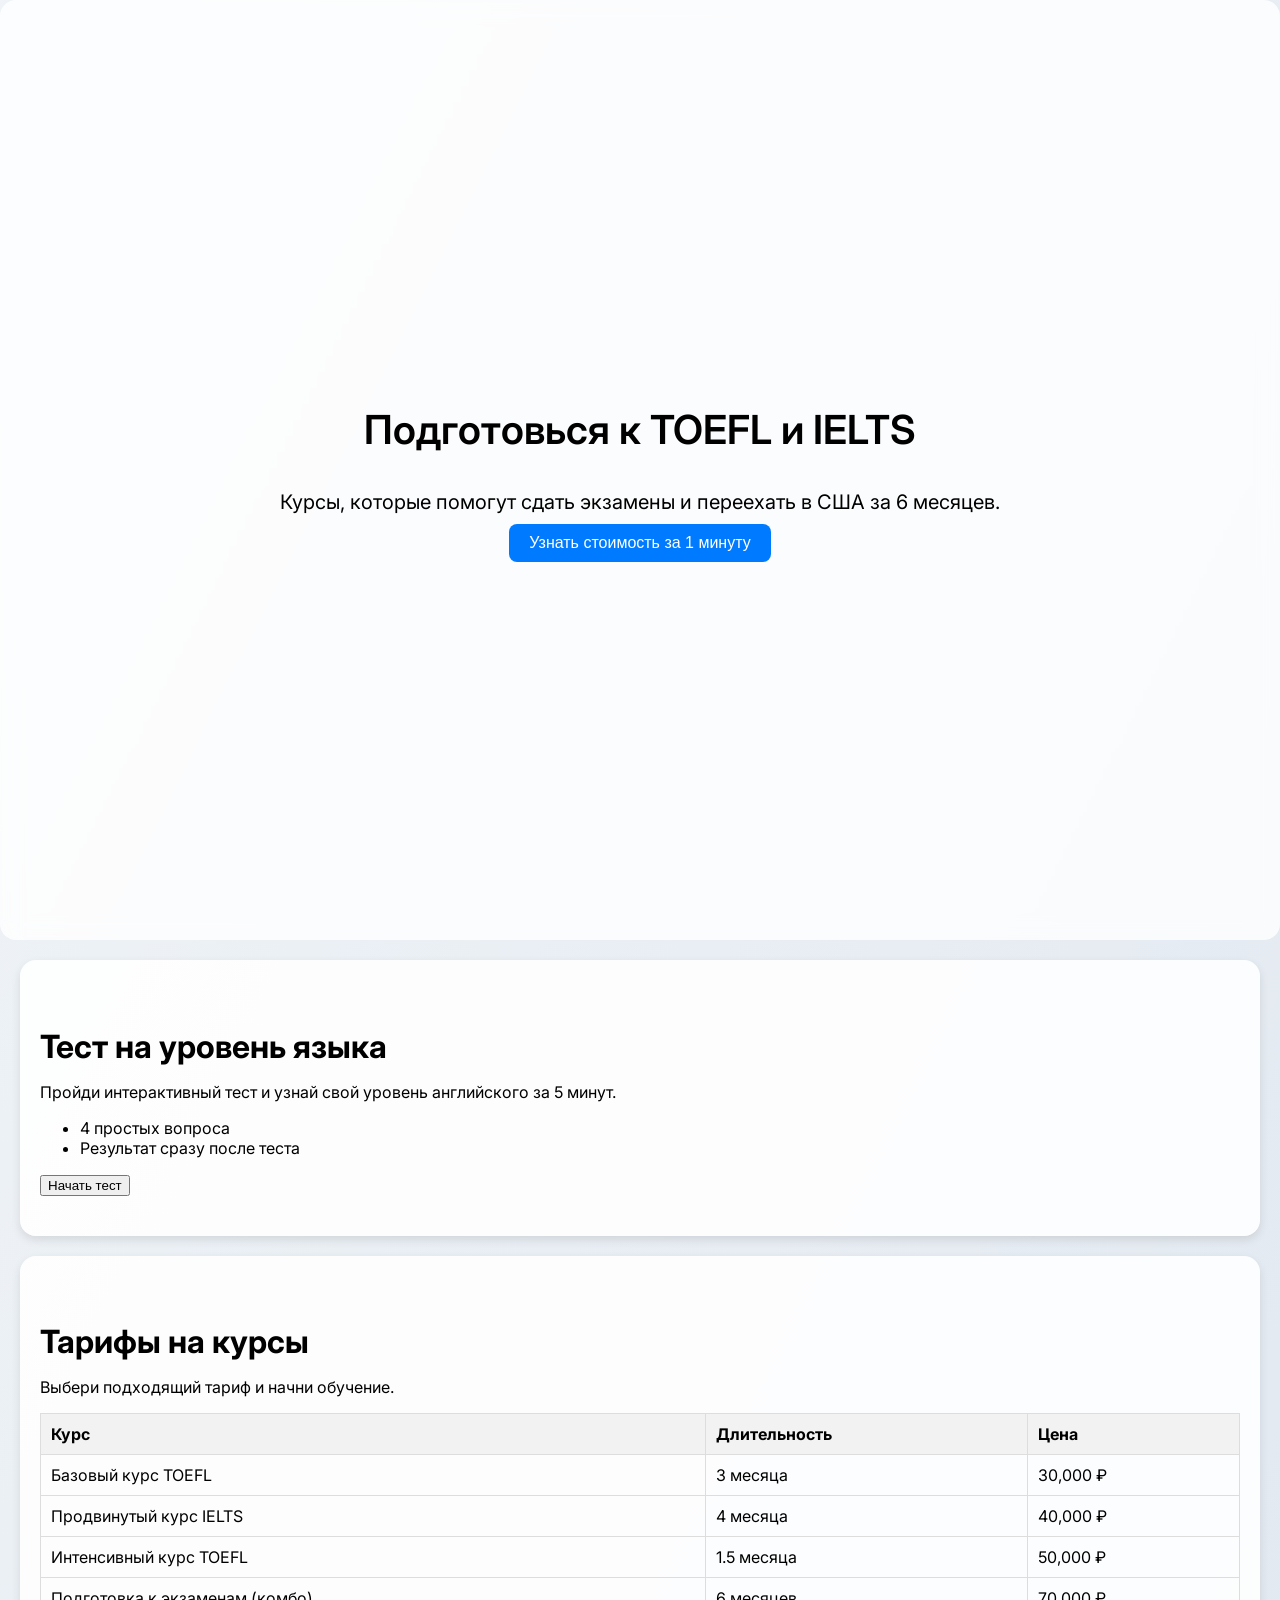
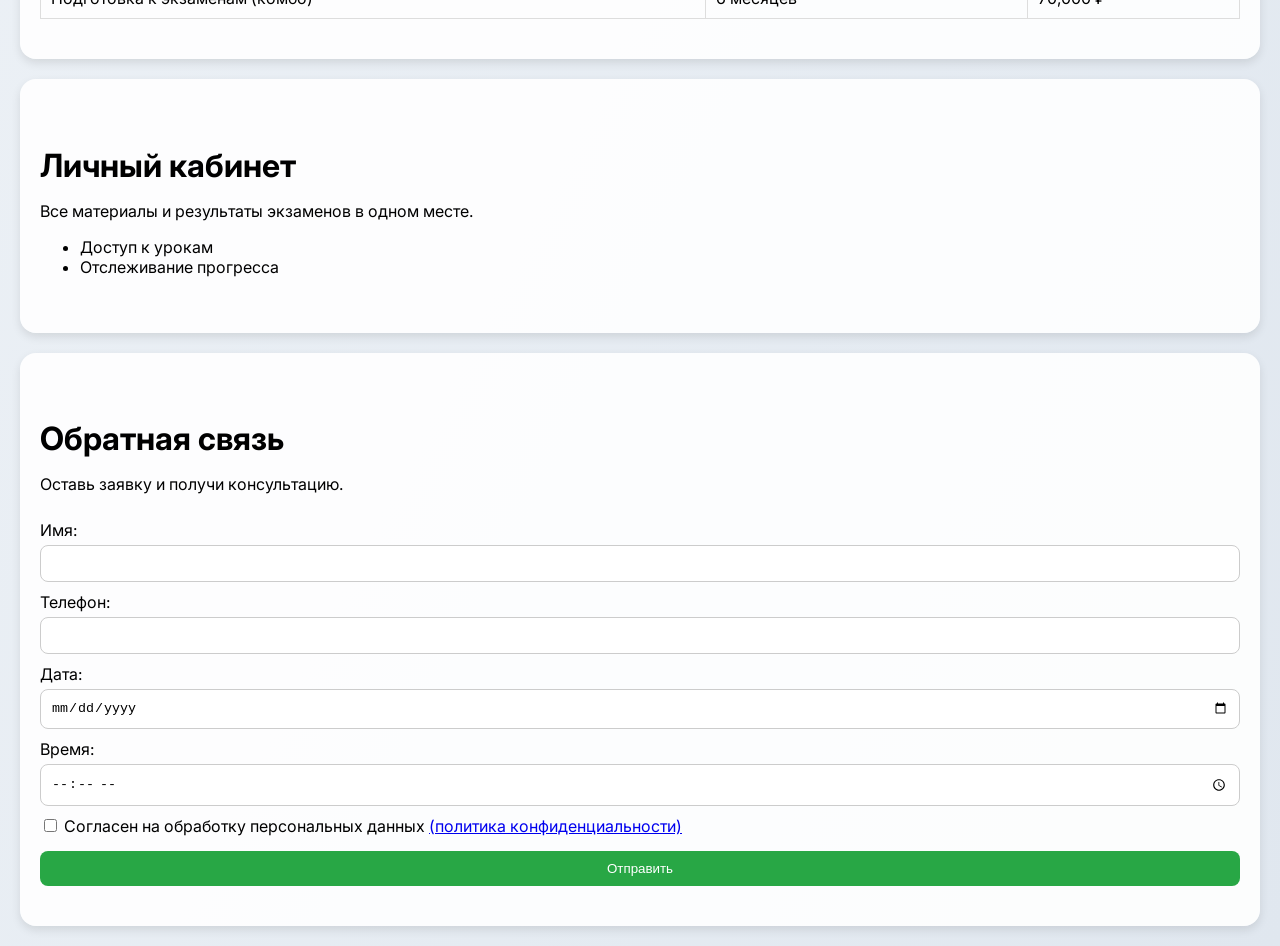
==== index.html @ 40277015 "Antigravity Team: Automatically generated, QA-tested, and Security-audited release" ====
<!DOCTYPE html>
<html lang="ru">
<head>
    <meta charset="UTF-8">
    <meta name="viewport" content="width=device-width, initial-scale=1.0">
    <title>Liberty Academy</title>
    <link href="https://fonts.googleapis.com/css2?family=Inter:wght@400;600&family=Outfit:wght@400;600&display=swap" rel="stylesheet">
    <link rel="stylesheet" href="styles.css">
</head>
<body>
    <header class="hero">
        <h1 class="hero-title">Подготовься к TOEFL и IELTS</h1>
        <p class="hero-subtitle">Курсы, которые помогут сдать экзамены и переехать в США за 6 месяцев.</p>
        <button class="cta-button">Узнать стоимость за 1 минуту</button>
    </header>

    <section class="test">
        <h2>Тест на уровень языка</h2>
        <p>Пройди интерактивный тест и узнай свой уровень английского за 5 минут.</p>
        <ul>
            <li>4 простых вопроса</li>
            <li>Результат сразу после теста</li>
        </ul>
        <button id="start-quiz">Начать тест</button>
    </section>

    <section class="pricing">
        <h2>Тарифы на курсы</h2>
        <p>Выбери подходящий тариф и начни обучение.</p>
        <table>
            <thead>
                <tr>
                    <th>Курс</th>
                    <th>Длительность</th>
                    <th>Цена</th>
                </tr>
            </thead>
            <tbody>
                <tr>
                    <td>Базовый курс TOEFL</td>
                    <td>3 месяца</td>
                    <td>30,000 ₽</td>
                </tr>
                <tr>
                    <td>Продвинутый курс IELTS</td>
                    <td>4 месяца</td>
                    <td>40,000 ₽</td>
                </tr>
                <tr>
                    <td>Интенсивный курс TOEFL</td>
                    <td>1.5 месяца</td>
                    <td>50,000 ₽</td>
                </tr>
                <tr>
                    <td>Подготовка к экзаменам (комбо)</td>
                    <td>6 месяцев</td>
                    <td>70,000 ₽</td>
                </tr>
            </tbody>
        </table>
    </section>

    <section class="personal-cabinet">
        <h2>Личный кабинет</h2>
        <p>Все материалы и результаты экзаменов в одном месте.</p>
        <ul>
            <li>Доступ к урокам</li>
            <li>Отслеживание прогресса</li>
        </ul>
    </section>

    <section class="feedback">
        <h2>Обратная связь</h2>
        <p>Оставь заявку и получи консультацию.</p>
        <form id="feedback-form">
            <label for="name">Имя:</label>
            <input type="text" id="name" name="name" required>
            <label for="phone">Телефон:</label>
            <input type="tel" id="phone" name="phone" required>
            <label for="date">Дата:</label>
            <input type="date" id="date" name="date" required>
            <label for="time">Время:</label>
            <input type="time" id="time" name="time" required>
            <label>
                <input type="checkbox" required>
                Согласен на обработку персональных данных <a href="privacy.html">(политика конфиденциальности)</a>
            </label>
            <button type="submit">Отправить</button>
        </form>
    </section>

    <script src="script.js"></script>
</body>
</html>
---- styles.css ----
body {
    font-family: 'Inter', sans-serif;
    margin: 0;
    padding: 0;
    background: linear-gradient(to bottom right, #f0f4f8, #e0e7ef);
}

.hero {
    display: flex;
    flex-direction: column;
    align-items: center;
    justify-content: center;
    height: 100vh;
    text-align: center;
    background: rgba(255, 255, 255, 0.8);
    backdrop-filter: blur(10px);
    border-radius: 16px;
    padding: 20px;
}

.hero-title {
    font-size: 2.5rem;
    font-weight: 600;
}

.hero-subtitle {
    font-size: 1.25rem;
    margin: 10px 0;
}

.cta-button {
    padding: 10px 20px;
    font-size: 1rem;
    border: none;
    border-radius: 8px;
    background-color: #007bff;
    color: white;
    cursor: pointer;
}

section {
    padding: 40px 20px;
    margin: 20px;
    background: rgba(255, 255, 255, 0.9);
    border-radius: 16px;
    box-shadow: 0 4px 10px rgba(0, 0, 0, 0.1);
}

h2 {
    font-size: 2rem;
    margin-bottom: 10px;
}

table {
    width: 100%;
    border-collapse: collapse;
}

table, th, td {
    border: 1px solid #ddd;
}

th, td {
    padding: 10px;
    text-align: left;
}

th {
    background-color: #f2f2f2;
}

form {
    display: flex;
    flex-direction: column;
}

label {
    margin: 10px 0 5px;
}

input[type="text"], input[type="tel"], input[type="date"], input[type="time"] {
    padding: 10px;
    border: 1px solid #ccc;
    border-radius: 8px;
}

button[type="submit"] {
    margin-top: 10px;
    padding: 10px;
    border: none;
    border-radius: 8px;
    background-color: #28a745;
    color: white;
    cursor: pointer;
}
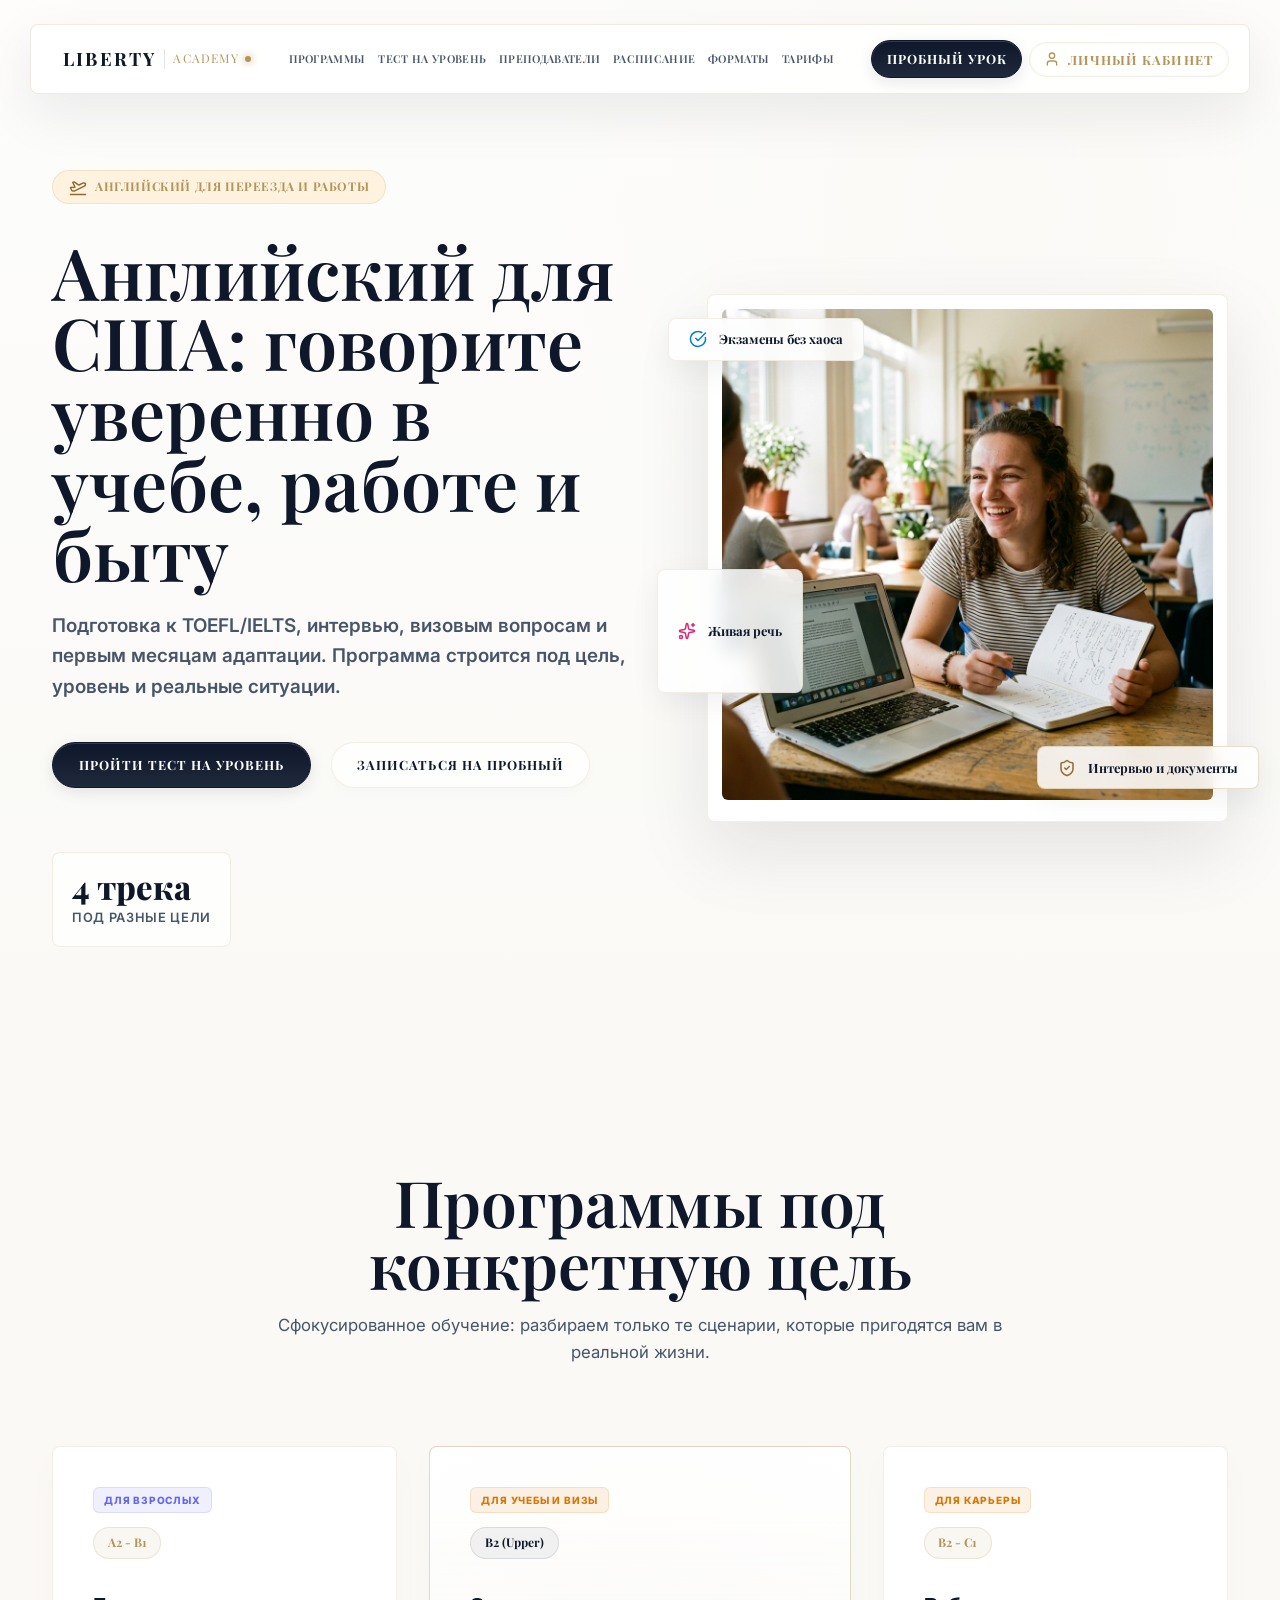
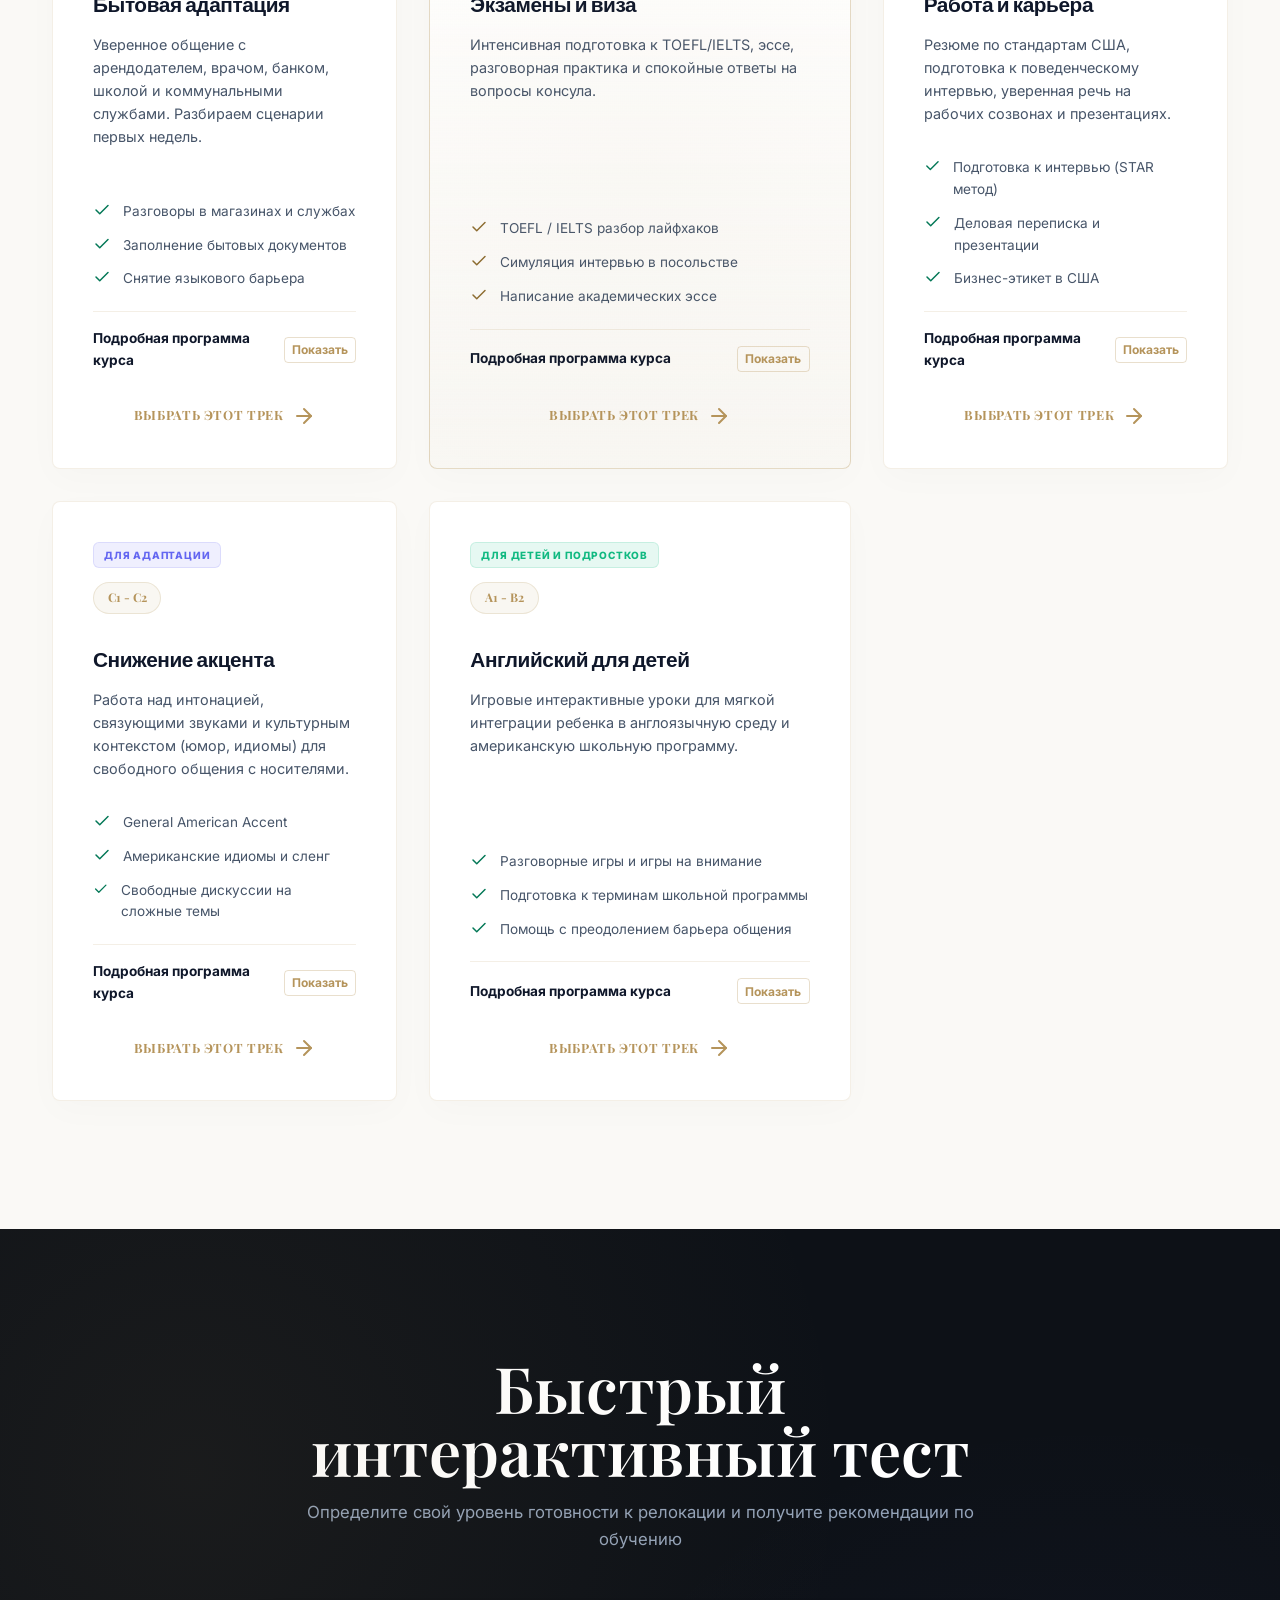
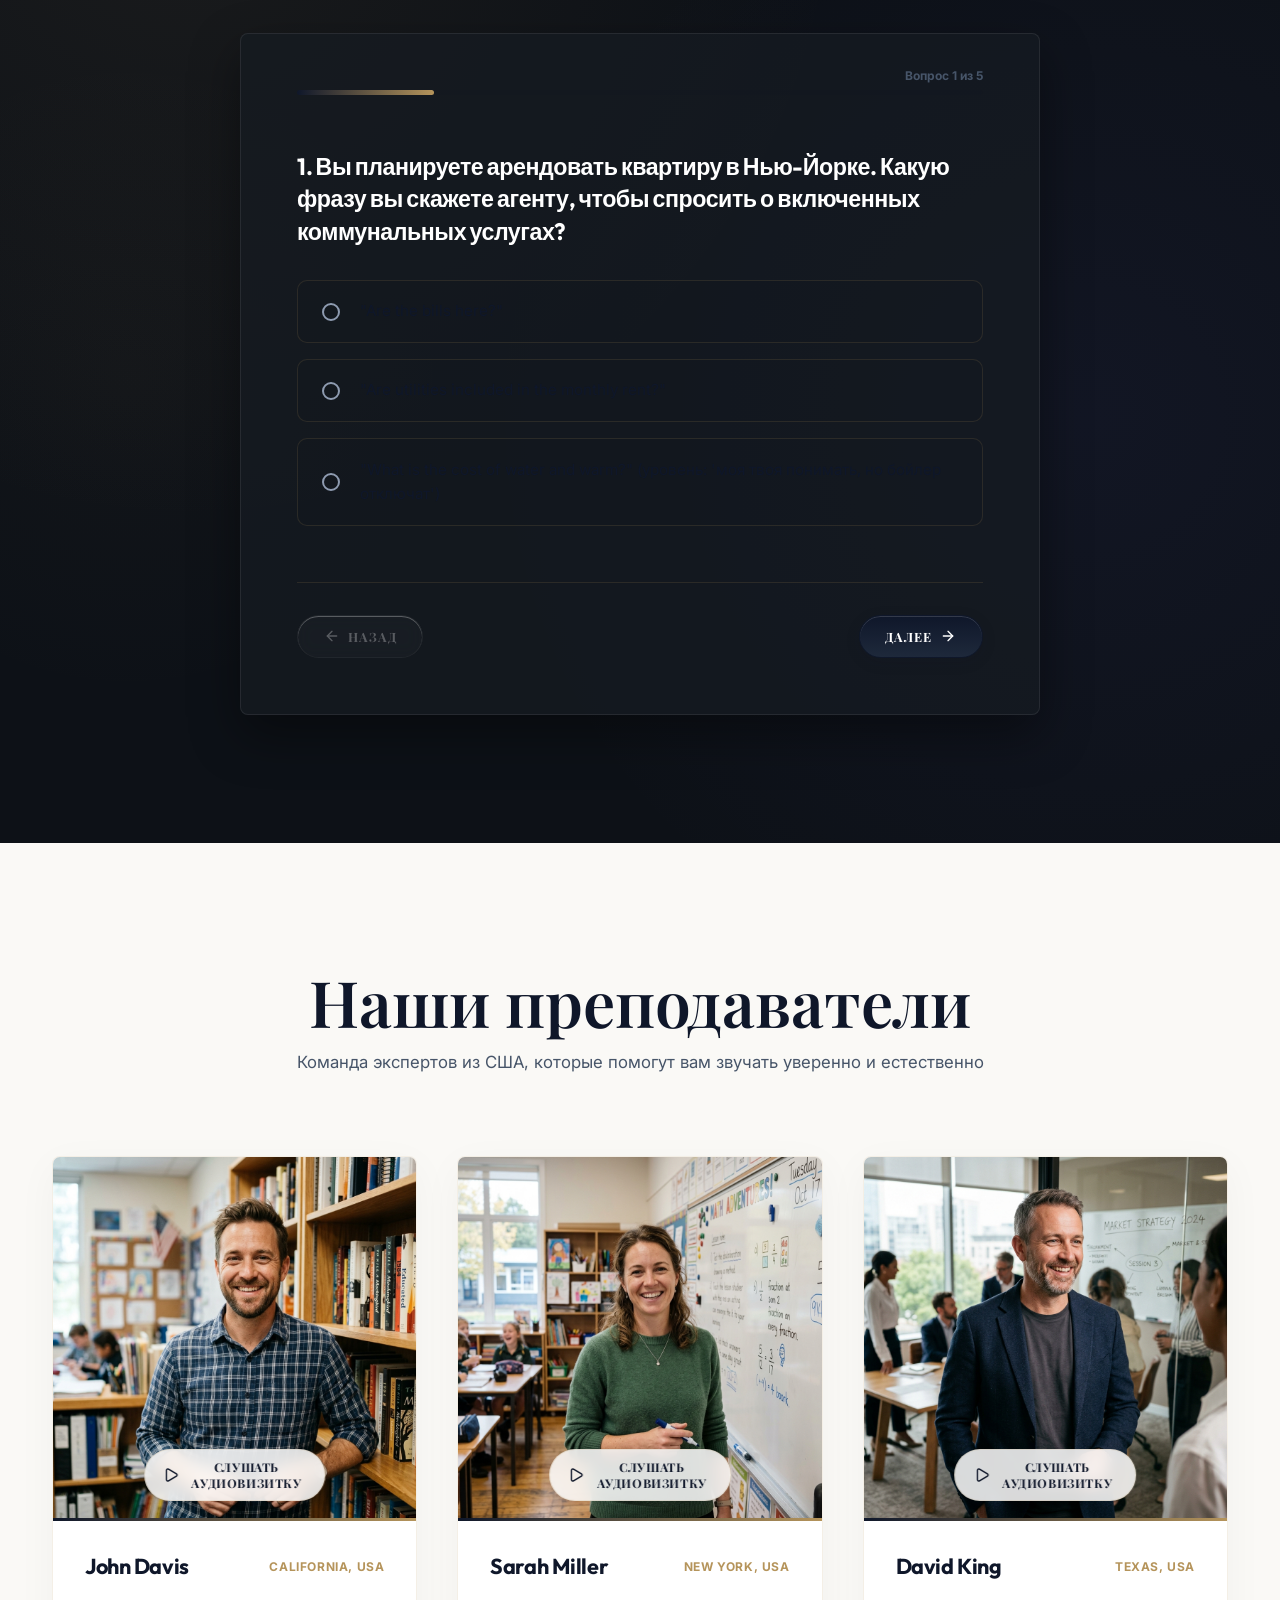
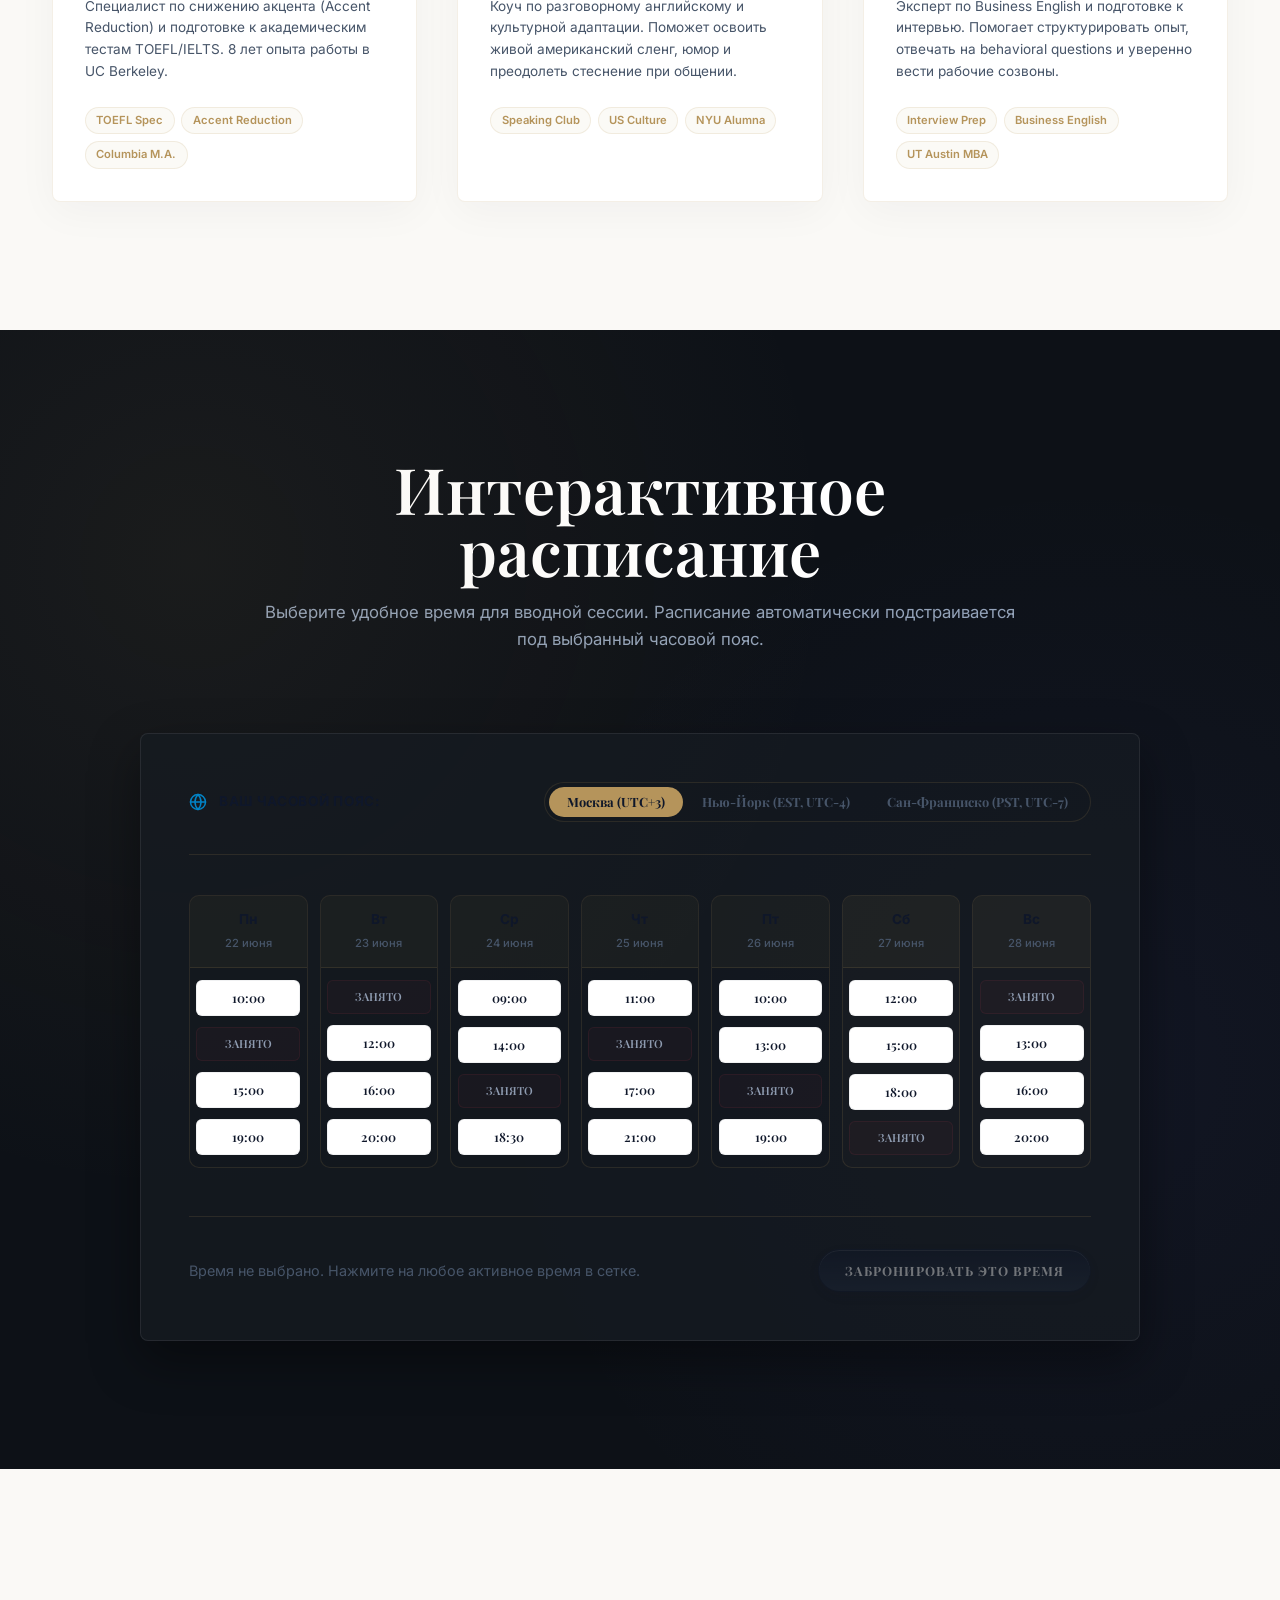
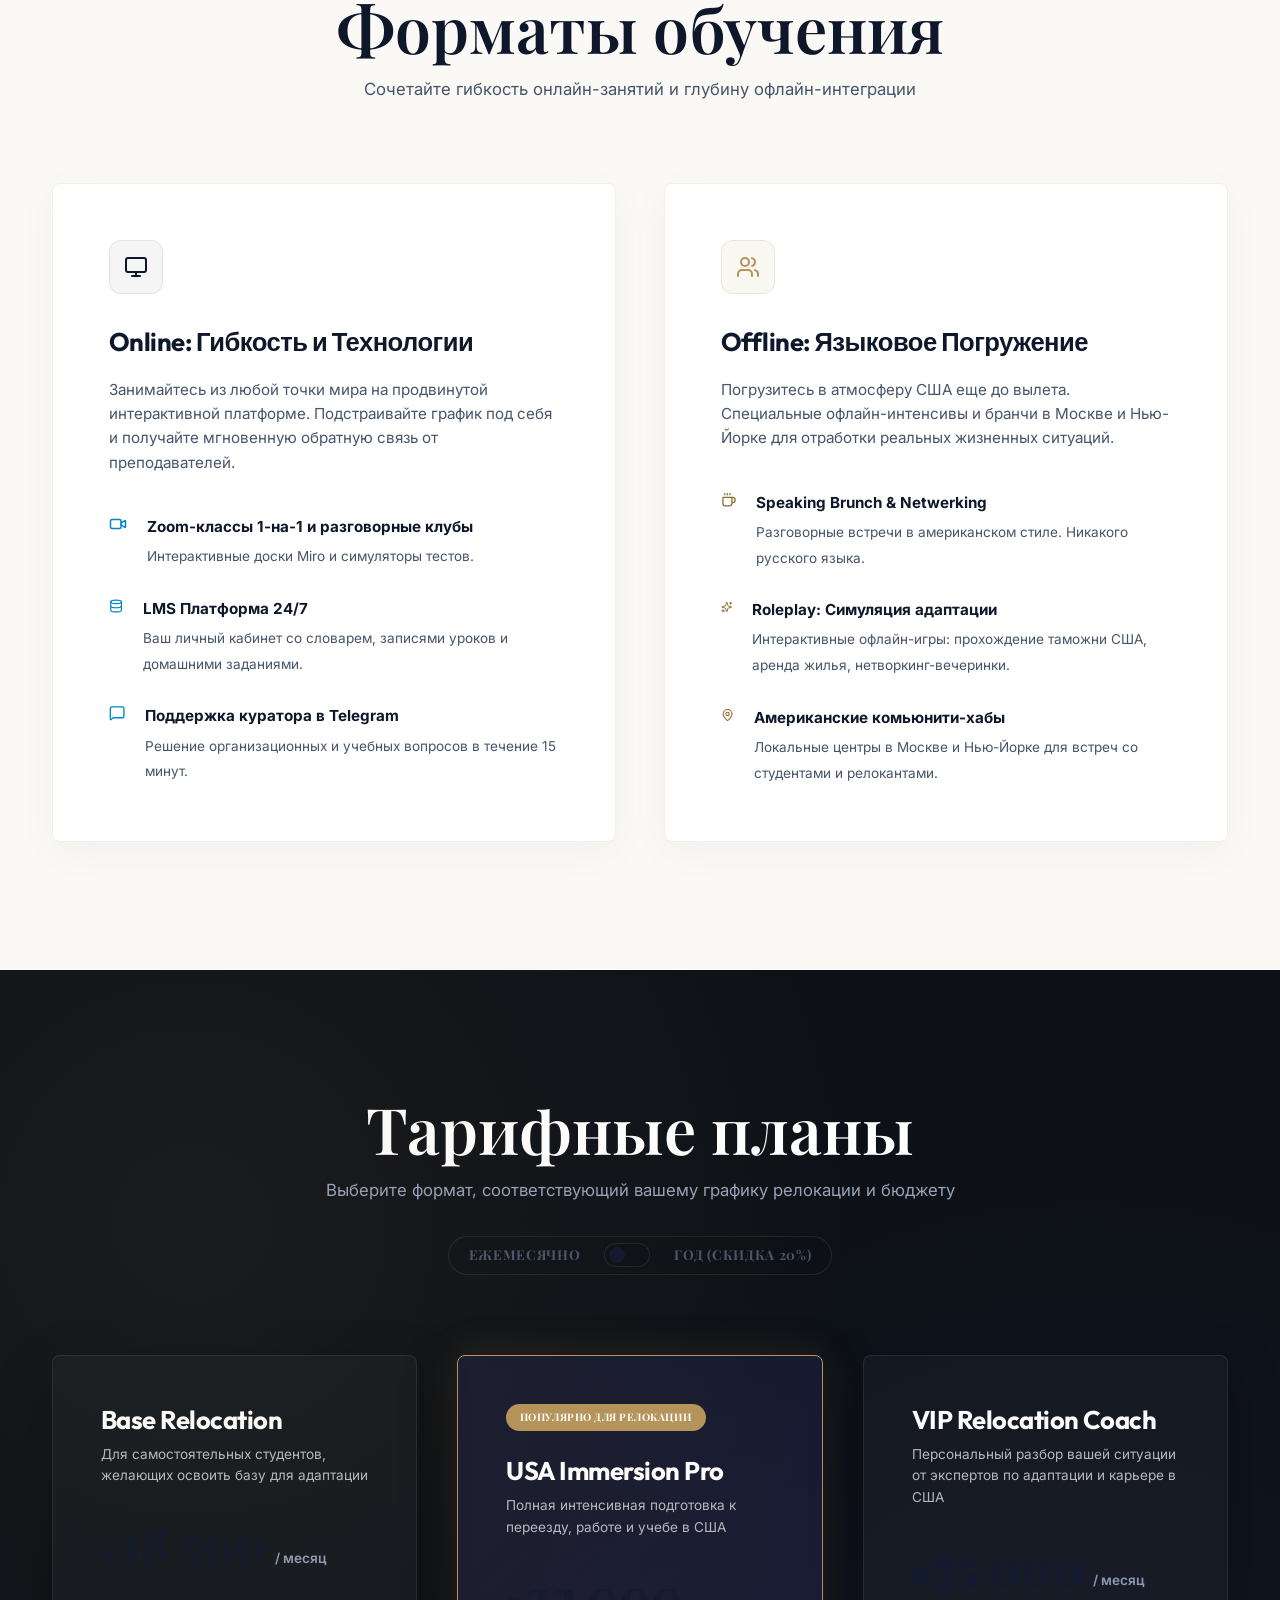
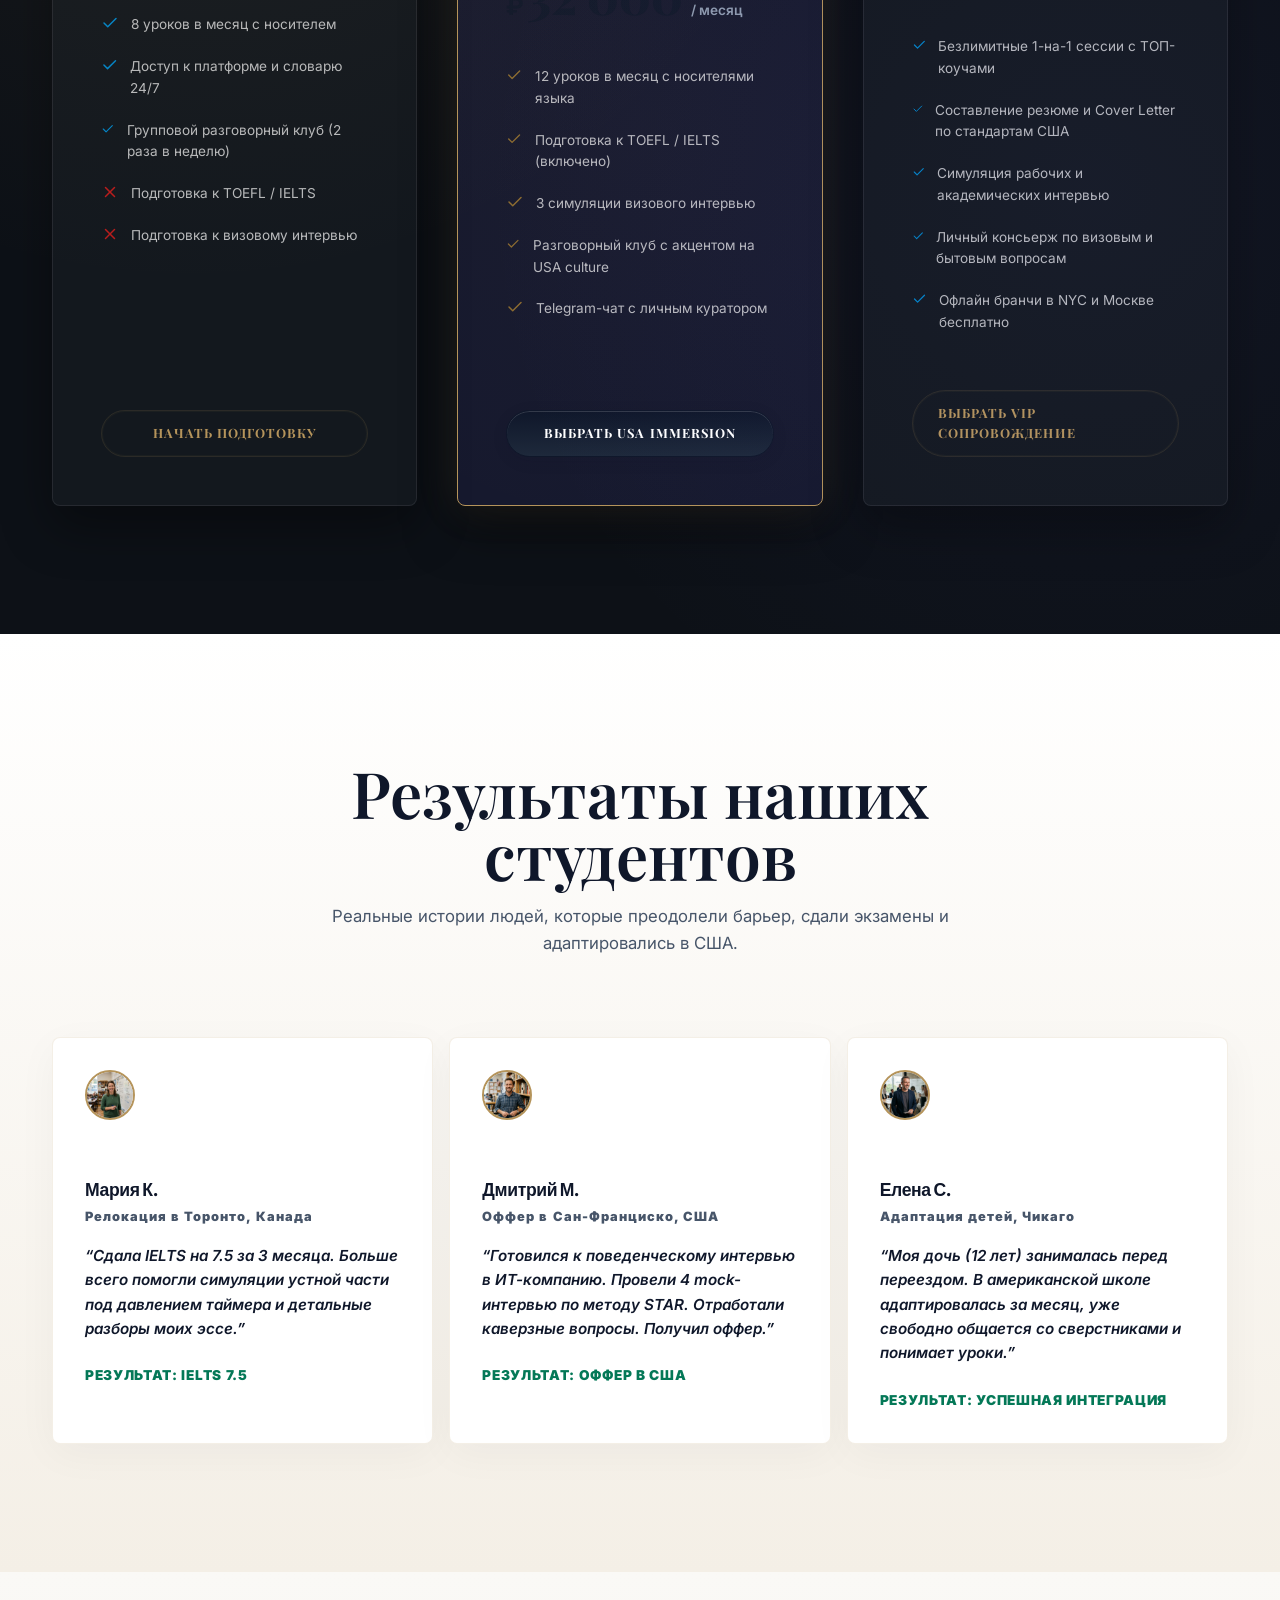
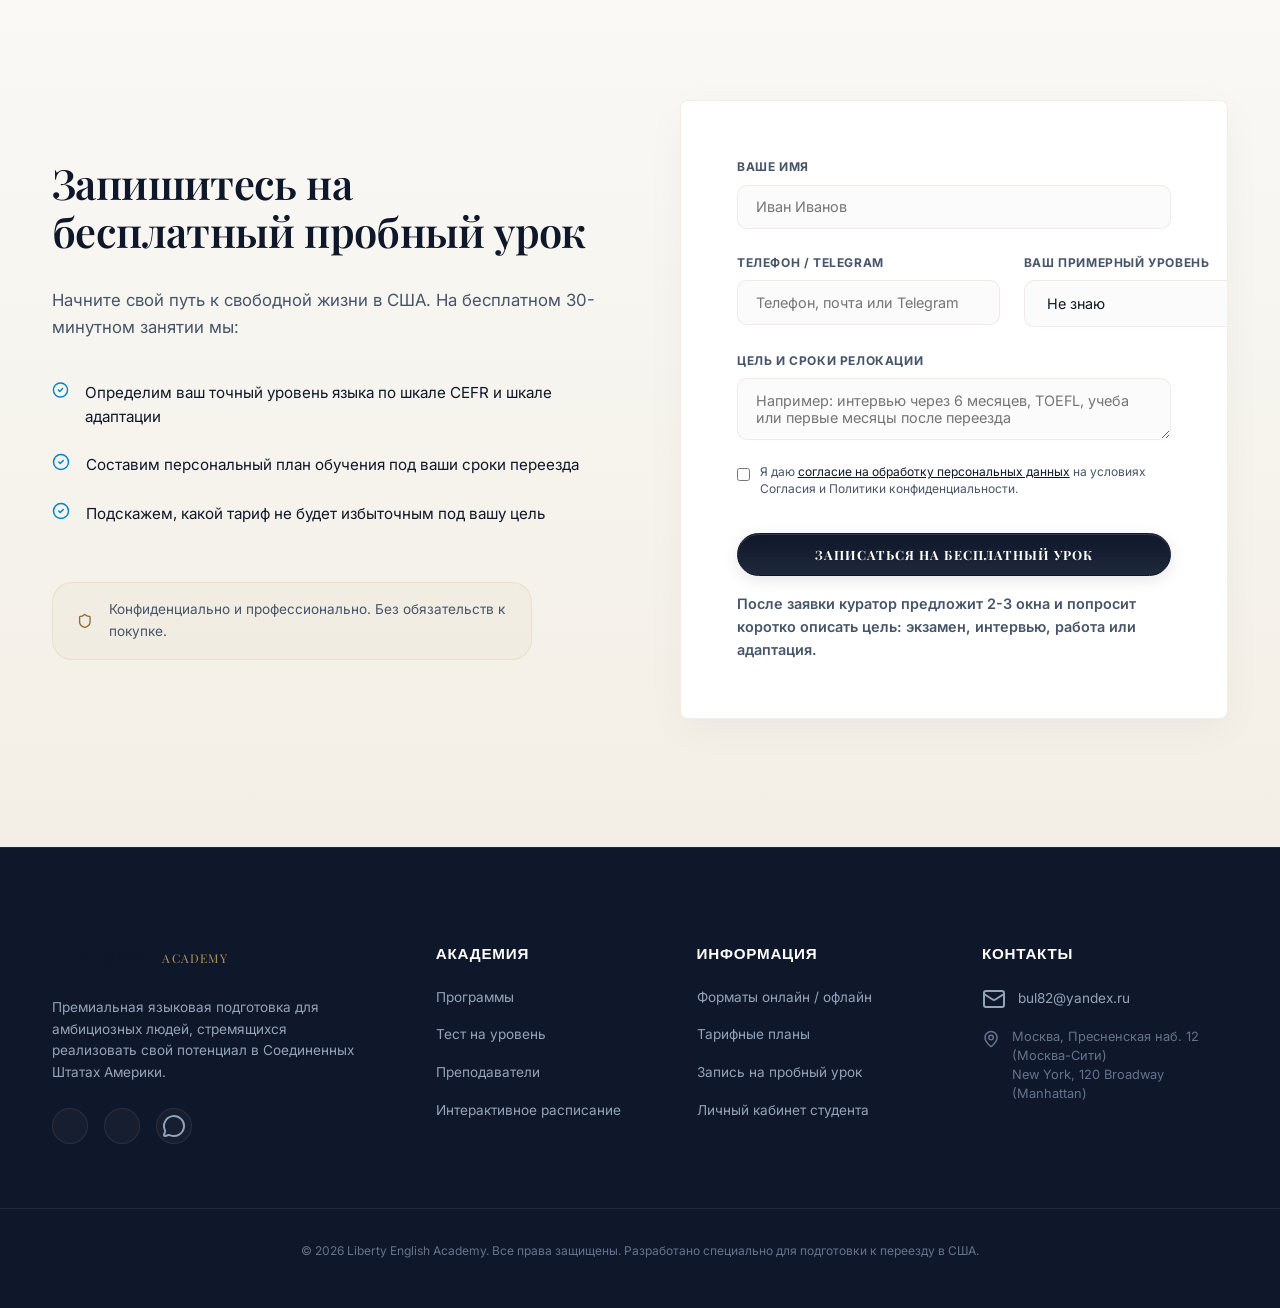
==== commit 6ae3b6f6: "Antigravity Team: Restored original premium layout, integrated Telegram notifications and SQLite dat" ====
--- a/index.html
+++ b/index.html
@@ -3,92 +3,1302 @@
 <head>
     <meta charset="UTF-8">
     <meta name="viewport" content="width=device-width, initial-scale=1.0">
-    <title>Liberty Academy</title>
-    <link href="https://fonts.googleapis.com/css2?family=Inter:wght@400;600&family=Outfit:wght@400;600&display=swap" rel="stylesheet">
-    <link rel="stylesheet" href="styles.css">
+    <title>Liberty Academy | Английский для переезда, учебы и работы</title>
+    <meta name="description" content="Языковая и культурная подготовка к переезду в США: экзамены, интервью, бытовая адаптация и уверенное общение.">
+    <!-- Google Fonts: Outfit & Inter -->
+    <link rel="preconnect" href="https://fonts.googleapis.com">
+    <link rel="preconnect" href="https://fonts.gstatic.com" crossorigin>
+    <link href="https://fonts.googleapis.com/css2?family=Inter:wght@300;400;500;600;700&family=Outfit:wght@400;500;600;700;800&family=Playfair+Display:ital,wght@0,400..900;1,400..900&display=swap" rel="stylesheet">
+    <!-- Style Sheet -->
+    <link rel="stylesheet" href="style.css?v=2.3">
+    <!-- Lucide Icons -->
+    <script src="assets/lucide.min.js?v=2.1" defer></script>
 </head>
 <body>
-    <header class="hero">
-        <h1 class="hero-title">Подготовься к TOEFL и IELTS</h1>
-        <p class="hero-subtitle">Курсы, которые помогут сдать экзамены и переехать в США за 6 месяцев.</p>
-        <button class="cta-button">Узнать стоимость за 1 минуту</button>
+
+    <!-- Sticky Glassmorphic Header -->
+    <header class="header">
+        <div class="header-container">
+            <a href="#" class="logo">
+                <span class="logo-accent">LIBERTY</span><span class="logo-sub">ACADEMY</span>
+                <div class="logo-indicator"></div>
+            </a>
+            <nav class="nav-menu">
+                <a href="#languages" class="nav-link">Программы</a>
+                <a href="#test" class="nav-link">Тест на уровень</a>
+                <a href="#teachers" class="nav-link">Преподаватели</a>
+                <a href="#schedule" class="nav-link">Расписание</a>
+                <a href="#formats" class="nav-link">Форматы</a>
+                <a href="#rates" class="nav-link">Тарифы</a>
+            </nav>
+            <div class="header-actions">
+                <a href="#trial" class="btn btn-primary header-cta">Пробный урок</a>
+                <button class="btn btn-outline btn-cabinet" onclick="toggleCabinetModal()">
+                    <i data-lucide="user" class="icon-small"></i>
+                    <span>Личный кабинет</span>
+                </button>
+            </div>
+            <button class="mobile-nav-toggle" aria-label="Toggle menu">
+                <i data-lucide="menu" id="menu-icon"></i>
+            </button>
+        </div>
     </header>
 
-    <section class="test">
-        <h2>Тест на уровень языка</h2>
-        <p>Пройди интерактивный тест и узнай свой уровень английского за 5 минут.</p>
-        <ul>
-            <li>4 простых вопроса</li>
-            <li>Результат сразу после теста</li>
-        </ul>
-        <button id="start-quiz">Начать тест</button>
+    <!-- Mobile Navigation Drawer -->
+    <div class="mobile-drawer" id="mobileDrawer">
+        <div class="mobile-drawer-content">
+            <nav class="mobile-nav">
+                <a href="#languages" class="mobile-link" onclick="closeMobileMenu()">Программы</a>
+                <a href="#test" class="mobile-link" onclick="closeMobileMenu()">Тест на уровень</a>
+                <a href="#teachers" class="mobile-link" onclick="closeMobileMenu()">Преподаватели</a>
+                <a href="#schedule" class="mobile-link" onclick="closeMobileMenu()">Расписание</a>
+                <a href="#formats" class="mobile-link" onclick="closeMobileMenu()">Форматы</a>
+                <a href="#rates" class="mobile-link" onclick="closeMobileMenu()">Тарифы</a>
+                <a href="#trial" class="mobile-link mobile-cta" onclick="closeMobileMenu()">Пробный урок</a>
+                <button class="btn btn-outline w-full mt-4" onclick="closeMobileMenu(); toggleCabinetModal()">
+                    <i data-lucide="user" class="icon-small"></i>
+                    <span>Личный кабинет</span>
+                </button>
+            </nav>
+        </div>
+    </div>
+
+    <!-- Hero Section -->
+    <section class="hero-section" id="hero">
+        <div class="hero-glow-1"></div>
+        <div class="hero-glow-2"></div>
+        <div class="container hero-container">
+            <div class="hero-content">
+                <div class="badge-relocation">
+                    <i data-lucide="plane-takeoff" class="icon-gold"></i>
+                    <span>Английский для переезда и работы</span>
+                </div>
+                <h1 class="hero-title">
+                    Английский для США: говорите уверенно в учебе, работе и быту
+                </h1>
+                <p class="hero-description">
+                    Подготовка к TOEFL/IELTS, интервью, визовым вопросам и первым месяцам адаптации. Программа строится под цель, уровень и реальные ситуации.
+                </p>
+                <div class="hero-actions">
+                    <a href="#test" class="btn btn-primary btn-glow">Пройти тест на уровень</a>
+                    <a href="#trial" class="btn btn-secondary">Записаться на пробный</a>
+                </div>
+                <div class="hero-stats">
+                    <div class="stat-card">
+                        <span class="stat-number">4 трека</span>
+                        <span class="stat-label">под разные цели</span>
+                    </div>
+                </div>
+            </div>
+
+            <div class="hero-visual">
+                <div class="visual-wrapper">
+                    <img src="assets/hero_learning.png" alt="Студент Liberty Academy" class="hero-image">
+                    <div class="floating-badge badge-1">
+                        <i data-lucide="check-circle" class="icon-cyan"></i>
+                        <span>Экзамены без хаоса</span>
+                    </div>
+                    <div class="floating-badge badge-2">
+                        <i data-lucide="shield-check" class="icon-gold"></i>
+                        <span>Интервью и документы</span>
+                    </div>
+                    <div class="floating-badge badge-3">
+                        <i data-lucide="sparkles" class="icon-pink"></i>
+                        <span>Живая речь</span>
+                    </div>
+                </div>
+            </div>
+        </div>
     </section>
 
-    <section class="pricing">
-        <h2>Тарифы на курсы</h2>
-        <p>Выбери подходящий тариф и начни обучение.</p>
-        <table>
-            <thead>
-                <tr>
-                    <th>Курс</th>
-                    <th>Длительность</th>
-                    <th>Цена</th>
-                </tr>
-            </thead>
-            <tbody>
-                <tr>
-                    <td>Базовый курс TOEFL</td>
-                    <td>3 месяца</td>
-                    <td>30,000 ₽</td>
-                </tr>
-                <tr>
-                    <td>Продвинутый курс IELTS</td>
-                    <td>4 месяца</td>
-                    <td>40,000 ₽</td>
-                </tr>
-                <tr>
-                    <td>Интенсивный курс TOEFL</td>
-                    <td>1.5 месяца</td>
-                    <td>50,000 ₽</td>
-                </tr>
-                <tr>
-                    <td>Подготовка к экзаменам (комбо)</td>
-                    <td>6 месяцев</td>
-                    <td>70,000 ₽</td>
-                </tr>
-            </tbody>
-        </table>
+    <!-- Languages & Levels Section -->
+    <section class="section levels-section" id="courses">
+        <div class="container">
+            <div class="section-header text-center">
+                <h2 class="section-title">Программы под конкретную цель</h2>
+                <p class="section-subtitle">Сфокусированное обучение: разбираем только те сценарии, которые пригодятся вам в реальной жизни.</p>
+            </div>
+            <div class="levels-grid">
+                <!-- Level Card 1 -->
+                <div class="level-card" data-level="A2-B1">
+                    <span class="course-badge adults">Для взрослых</span>
+                    <div class="level-badge">A2 - B1</div>
+                    <h3 class="level-card-title">Бытовая адаптация</h3>
+                    <p class="level-card-text">
+                        Уверенное общение с арендодателем, врачом, банком, школой и коммунальными службами. Разбираем сценарии первых недель.
+                    </p>
+                    <ul class="level-features">
+                        <li><i data-lucide="check" class="icon-green"></i> Разговоры в магазинах и службах</li>
+                        <li><i data-lucide="check" class="icon-green"></i> Заполнение бытовых документов</li>
+                        <li><i data-lucide="check" class="icon-green"></i> Снятие языкового барьера</li>
+                    </ul>
+                    
+                    <details class="syllabus-accordion">
+                        <summary>Подробная программа курса <span>Показать</span></summary>
+                        <div class="syllabus-content">
+                            <div class="syllabus-module">
+                                <h4>Модуль 1: Повседневное общение</h4>
+                                <p>Аренда жилья, контракты, заказ услуг, покупки.</p>
+                            </div>
+                            <div class="syllabus-module">
+                                <h4>Модуль 2: Официальные визиты</h4>
+                                <p>Открытие счетов, визиты к врачу, заполнение бланков.</p>
+                            </div>
+                            <div class="syllabus-module-extra">
+                                <strong>Задание:</strong> Звонок в американскую техподдержку с разбором ошибок.
+                            </div>
+                        </div>
+                    </details>
+                    
+                    <a href="#trial" class="btn btn-text">Выбрать этот трек <i data-lucide="arrow-right"></i></a>
+                </div>
+
+                <!-- Level Card 2 -->
+                <div class="level-card featured" data-level="B2">
+                    <div class="card-glow"></div>
+                    <span class="course-badge career">Для учебы и визы</span>
+                    <div class="level-badge gold">B2 (Upper)</div>
+                    <h3 class="level-card-title">Экзамены и виза</h3>
+                    <p class="level-card-text">
+                        Интенсивная подготовка к TOEFL/IELTS, эссе, разговорная практика и спокойные ответы на вопросы консула.
+                    </p>
+                    <ul class="level-features">
+                        <li><i data-lucide="check" class="icon-gold"></i> TOEFL / IELTS разбор лайфхаков</li>
+                        <li><i data-lucide="check" class="icon-gold"></i> Симуляция интервью в посольстве</li>
+                        <li><i data-lucide="check" class="icon-gold"></i> Написание академических эссе</li>
+                    </ul>
+                    
+                    <details class="syllabus-accordion">
+                        <summary>Подробная программа курса <span>Показать</span></summary>
+                        <div class="syllabus-content">
+                            <div class="syllabus-module">
+                                <h4>Модуль 1: Логика тестов</h4>
+                                <p>Написание эссе без клише, разбор частей Listening/Reading.</p>
+                            </div>
+                            <div class="syllabus-module">
+                                <h4>Модуль 2: Собеседование</h4>
+                                <p>Вопросы консула, преодоление волнения, симуляции.</p>
+                            </div>
+                            <div class="syllabus-module-extra">
+                                <strong>Задание:</strong> Пробный устный тест с оценкой произношения.
+                            </div>
+                        </div>
+                    </details>
+                    
+                    <a href="#trial" class="btn btn-text text-gold">Выбрать этот трек <i data-lucide="arrow-right"></i></a>
+                </div>
+
+                <!-- Level Card 3 -->
+                <div class="level-card" data-level="B2-C1">
+                    <span class="course-badge career">Для карьеры</span>
+                    <div class="level-badge">B2 - C1</div>
+                    <h3 class="level-card-title">Работа и карьера</h3>
+                    <p class="level-card-text">
+                        Резюме по стандартам США, подготовка к поведенческому интервью, уверенная речь на рабочих созвонах и презентациях.
+                    </p>
+                    <ul class="level-features">
+                        <li><i data-lucide="check" class="icon-green"></i> Подготовка к интервью (STAR метод)</li>
+                        <li><i data-lucide="check" class="icon-green"></i> Деловая переписка и презентации</li>
+                        <li><i data-lucide="check" class="icon-green"></i> Бизнес-этикет в США</li>
+                    </ul>
+                    
+                    <details class="syllabus-accordion">
+                        <summary>Подробная программа курса <span>Показать</span></summary>
+                        <div class="syllabus-content">
+                            <div class="syllabus-module">
+                                <h4>Модуль 1: Самопрезентация</h4>
+                                <p>Резюме стандарта США, Elevator Pitch, профиль LinkedIn.</p>
+                            </div>
+                            <div class="syllabus-module">
+                                <h4>Модуль 2: Метод STAR</h4>
+                                <p>Формулирование кейсов, ответы на каверзные вопросы HR.</p>
+                            </div>
+                            <div class="syllabus-module-extra">
+                                <strong>Задание:</strong> Запись STAR-ответа с оценкой от американского HR.
+                            </div>
+                        </div>
+                    </details>
+                    
+                    <a href="#trial" class="btn btn-text">Выбрать этот трек <i data-lucide="arrow-right"></i></a>
+                </div>
+
+                <!-- Level Card 4 -->
+                <div class="level-card" data-level="C1-C2">
+                    <span class="course-badge adults">Для адаптации</span>
+                    <div class="level-badge">C1 - C2</div>
+                    <h3 class="level-card-title">Снижение акцента</h3>
+                    <p class="level-card-text">
+                        Работа над интонацией, связующими звуками и культурным контекстом (юмор, идиомы) для свободного общения с носителями.
+                    </p>
+                    <ul class="level-features">
+                        <li><i data-lucide="check" class="icon-green"></i> General American Accent</li>
+                        <li><i data-lucide="check" class="icon-green"></i> Американские идиомы и сленг</li>
+                        <li><i data-lucide="check" class="icon-green"></i> Свободные дискуссии на сложные темы</li>
+                    </ul>
+                    
+                    <details class="syllabus-accordion">
+                        <summary>Подробная программа курса <span>Показать</span></summary>
+                        <div class="syllabus-content">
+                            <div class="syllabus-module">
+                                <h4>Модуль 1: Американская фоника</h4>
+                                <p>Редукция гласных, интонационные паттерны, связующие звуки.</p>
+                            </div>
+                            <div class="syllabus-module">
+                                <h4>Модуль 2: Культурный контекст</h4>
+                                <p>Светские беседы, идиомы, юмор, мемы.</p>
+                            </div>
+                            <div class="syllabus-module-extra">
+                                <strong>Задание:</strong> Фонетический анализ двухминутного монолога.
+                            </div>
+                        </div>
+                    </details>
+                    
+                    <a href="#trial" class="btn btn-text">Выбрать этот трек <i data-lucide="arrow-right"></i></a>
+                </div>
+
+                <!-- Level Card 5 (Kids & Teens) -->
+                <div class="level-card" data-level="A1-B2">
+                    <span class="course-badge kids">Для детей и подростков</span>
+                    <div class="level-badge">A1 - B2</div>
+                    <h3 class="level-card-title">Английский для детей</h3>
+                    <p class="level-card-text">
+                        Игровые интерактивные уроки для мягкой интеграции ребенка в англоязычную среду и американскую школьную программу.
+                    </p>
+                    <ul class="level-features">
+                        <li><i data-lucide="check" class="icon-green"></i> Разговорные игры и игры на внимание</li>
+                        <li><i data-lucide="check" class="icon-green"></i> Подготовка к терминам школьной программы</li>
+                        <li><i data-lucide="check" class="icon-green"></i> Помощь с преодолением барьера общения</li>
+                    </ul>
+                    
+                    <details class="syllabus-accordion">
+                        <summary>Подробная программа курса <span>Показать</span></summary>
+                        <div class="syllabus-content">
+                            <div class="syllabus-module">
+                                <h4>Модуль 1: Школьная жизнь и дружба</h4>
+                                <p>Общение со сверстниками, обсуждение хобби, школьные предметы.</p>
+                            </div>
+                            <div class="syllabus-module">
+                                <h4>Модуль 2: Лексический старт</h4>
+                                <p>Базовые термины по математике, географии, естествознанию.</p>
+                            </div>
+                            <div class="syllabus-module-extra">
+                                <strong>Задание:</strong> Подготовка мини-презентации о своем увлечении.
+                            </div>
+                        </div>
+                    </details>
+                    
+                    <a href="#trial" class="btn btn-text">Выбрать этот трек <i data-lucide="arrow-right"></i></a>
+                </div>
+            </div>
+        </div>
     </section>
 
-    <section class="personal-cabinet">
-        <h2>Личный кабинет</h2>
-        <p>Все материалы и результаты экзаменов в одном месте.</p>
-        <ul>
-            <li>Доступ к урокам</li>
-            <li>Отслеживание прогресса</li>
-        </ul>
+    <!-- Interactive Level Test Section -->
+    <section class="section test-section section-dark" id="test">
+        <div class="section-glow-left"></div>
+        <div class="container">
+            <div class="section-header text-center">
+                <h2 class="section-title">Быстрый интерактивный тест</h2>
+                <p class="section-subtitle">Определите свой уровень готовности к релокации и получите рекомендации по обучению</p>
+            </div>
+            
+            <div class="test-container glass-card">
+                <!-- Test Wizard Progress Bar -->
+                <div class="test-progress-wrapper">
+                    <div class="test-progress-bar" id="testProgressBar" style="width: 20%;"></div>
+                    <div class="test-progress-text" id="testProgressText">Вопрос 1 из 5</div>
+                </div>
+
+                <!-- Test Wizard Content -->
+                <div class="test-quiz-body" id="quizBody">
+                    <!-- Question Step 1 -->
+                    <div class="quiz-step active" data-step="1">
+                        <h3 class="quiz-question">1. Вы планируете арендовать квартиру в Нью-Йорке. Какую фразу вы скажете агенту, чтобы спросить о включенных коммунальных услугах?</h3>
+                        <div class="quiz-options">
+                            <label class="quiz-option">
+                                <input type="radio" name="q1" value="a">
+                                <span class="option-indicator"></span>
+                                <span class="option-text">"Are the bills here?"</span>
+                            </label>
+                            <label class="quiz-option">
+                                <input type="radio" name="q1" value="b">
+                                <span class="option-indicator"></span>
+                                <span class="option-text">"Are utilities included in the monthly rent?"</span>
+                            </label>
+                            <label class="quiz-option">
+                                <input type="radio" name="q1" value="c">
+                                <span class="option-indicator"></span>
+                                <span class="option-text">"What is the cost of water and warm?" (уровень: 'моя твоя понимать, но бойлер отключат')</span>
+                            </label>
+                        </div>
+                    </div>
+
+                    <!-- Question Step 2 -->
+                    <div class="quiz-step" data-step="2">
+                        <h3 class="quiz-question">2. На собеседовании в США вас просят: "Tell me about a time you dropped the ball". Что от вас хотят услышать?</h3>
+                        <div class="quiz-options">
+                            <label class="quiz-option">
+                                <input type="radio" name="q2" value="a">
+                                <span class="option-indicator"></span>
+                                <span class="option-text">Историю о том, как вы играли в бейсбол на корпоративе и упустили мяч.</span>
+                            </label>
+                            <label class="quiz-option">
+                                <input type="radio" name="q2" value="b">
+                                <span class="option-indicator"></span>
+                                <span class="option-text">Пример вашей крупной ошибки или провала в работе и то, как вы с этим справились.</span>
+                            </label>
+                            <label class="quiz-option">
+                                <input type="radio" name="q2" value="c">
+                                <span class="option-indicator"></span>
+                                <span class="option-text">Рассказ о ваших спортивных увлечениях вне работы.</span>
+                            </label>
+                        </div>
+                    </div>
+
+                    <!-- Question Step 3 -->
+                    <div class="quiz-step" data-step="3">
+                        <h3 class="quiz-question">3. Выберите правильное продолжение американской идиомы, означающей «приступить к делу/начать серьезно работать»: "Let's get down to..."</h3>
+                        <div class="quiz-options">
+                            <label class="quiz-option">
+                                <input type="radio" name="q3" value="a">
+                                <span class="option-indicator"></span>
+                                <span class="option-text">...the work</span>
+                            </label>
+                            <label class="quiz-option">
+                                <input type="radio" name="q3" value="b">
+                                <span class="option-indicator"></span>
+                                <span class="option-text">...business</span>
+                            </label>
+                            <label class="quiz-option">
+                                <input type="radio" name="q3" value="c">
+                                <span class="option-indicator"></span>
+                                <span class="option-text">...brass tacks</span>
+                            </label>
+                        </div>
+                    </div>
+
+                    <!-- Question Step 4 -->
+                    <div class="quiz-step" data-step="4">
+                        <h3 class="quiz-question">4. Выберите корректное предложение с использованием сослагательного наклонения (Subjunctive Mood), часто используемого в официальных письмах США:</h3>
+                        <div class="quiz-options">
+                            <label class="quiz-option">
+                                <input type="radio" name="q4" value="a">
+                                <span class="option-indicator"></span>
+                                <span class="option-text">"It is crucial that he submits the report on time."</span>
+                            </label>
+                            <label class="quiz-option">
+                                <input type="radio" name="q4" value="b">
+                                <span class="option-indicator"></span>
+                                <span class="option-text">"It is crucial that he submit the report on time."</span>
+                            </label>
+                            <label class="quiz-option">
+                                <input type="radio" name="q4" value="c">
+                                <span class="option-indicator"></span>
+                                <span class="option-text">"It is crucial that he will submit the report on time."</span>
+                            </label>
+                        </div>
+                    </div>
+
+                    <!-- Question Step 5 -->
+                    <div class="quiz-step" data-step="5">
+                        <h3 class="quiz-question">5. Ваш американский коллега говорит: "I'm swamped today, let's touch base next week". Что это значит?</h3>
+                        <div class="quiz-options">
+                            <label class="quiz-option">
+                                <input type="radio" name="q5" value="a">
+                                <span class="option-indicator"></span>
+                                <span class="option-text">Он сегодня застрял в болоте и просит вас о помощи.</span>
+                            </label>
+                            <label class="quiz-option">
+                                <input type="radio" name="q5" value="b">
+                                <span class="option-indicator"></span>
+                                <span class="option-text">Он сегодня безумно занят, предлагает связаться на следующей неделе.</span>
+                            </label>
+                            <label class="quiz-option">
+                                <input type="radio" name="q5" value="c">
+                                <span class="option-indicator"></span>
+                                <span class="option-text">Он хочет поехать на военную базу на выходных.</span>
+                            </label>
+                        </div>
+                    </div>
+                </div>
+
+                <!-- Navigation Controls -->
+                <div class="test-controls">
+                    <button class="btn btn-secondary btn-nav-quiz" id="prevQuizBtn" disabled>
+                        <i data-lucide="arrow-left" class="icon-small"></i> Назад
+                    </button>
+                    <button class="btn btn-primary btn-nav-quiz" id="nextQuizBtn">
+                        Далее <i data-lucide="arrow-right" class="icon-small"></i>
+                    </button>
+                </div>
+
+                <!-- Result Screen (Hidden initially) -->
+                <div class="test-result-screen" id="testResultScreen" style="display: none;">
+                    <div class="result-badge-icon">
+                        <i data-lucide="award" class="icon-gold-large"></i>
+                    </div>
+                    <h3 class="result-title">Тест пройден.</h3>
+                    <div class="result-score-container">
+                        <div class="result-score-circle">
+                            <div class="score-number" id="quizScoreNumber">B2</div>
+                            <div class="score-label">Ваш уровень</div>
+                        </div>
+                        <div class="result-details">
+                            <p class="result-description" id="quizResultDescription">
+                                Отличный результат! Вы владеете базой и ориентируетесь в повседневных ситуациях. Дальше стоит усилить рабочую лексику, интервью, произношение и уверенность в живом разговоре.
+                            </p>
+                            <div class="recommended-track-badge">
+                                <span class="track-label">Рекомендуемая программа:</span>
+                                <strong class="track-val" id="quizRecommendedTrack">Работа и карьера</strong>
+                            </div>
+                        </div>
+                    </div>
+                    <div class="result-actions">
+                        <button class="btn btn-primary btn-glow" onclick="scrollToSection('trial')">Записаться на разбор результатов</button>
+                        <button class="btn btn-outline" onclick="resetQuiz()">Пройти заново</button>
+                    </div>
+                </div>
+            </div>
+        </div>
     </section>
 
-    <section class="feedback">
-        <h2>Обратная связь</h2>
-        <p>Оставь заявку и получи консультацию.</p>
-        <form id="feedback-form">
-            <label for="name">Имя:</label>
-            <input type="text" id="name" name="name" required>
-            <label for="phone">Телефон:</label>
-            <input type="tel" id="phone" name="phone" required>
-            <label for="date">Дата:</label>
-            <input type="date" id="date" name="date" required>
-            <label for="time">Время:</label>
-            <input type="time" id="time" name="time" required>
-            <label>
-                <input type="checkbox" required>
-                Согласен на обработку персональных данных <a href="privacy.html">(политика конфиденциальности)</a>
-            </label>
-            <button type="submit">Отправить</button>
-        </form>
+    <!-- Teachers Section -->
+    <section class="section teachers-section" id="teachers">
+        <div class="container">
+            <div class="section-header text-center">
+                <h2 class="section-title">Наши преподаватели</h2>
+                <p class="section-subtitle">Команда экспертов из США, которые помогут вам звучать уверенно и естественно</p>
+            </div>
+            
+            <div class="teachers-grid">
+                <!-- Teacher Card 1 -->
+                <div class="teacher-card glass-card">
+                    <div class="teacher-image-wrapper">
+                        <img src="assets/teacher_john.png" loading="lazy" decoding="async" alt="Teacher John" class="teacher-image">
+                        <div class="teacher-accent-line"></div>
+                        <button class="btn-play-audio" onclick="playTeacherAudio(this, 'john')">
+                            <i data-lucide="play" class="play-icon"></i>
+                            <i data-lucide="pause" class="pause-icon" style="display:none;"></i>
+                            <span>Слушать аудиовизитку</span>
+                        </button>
+                    </div>
+                    <div class="teacher-info">
+                        <div class="teacher-meta">
+                            <h3 class="teacher-name">John Davis</h3>
+                            <span class="teacher-state">California, USA</span>
+                        </div>
+                        <p class="teacher-bio">
+                            Специалист по снижению акцента (Accent Reduction) и подготовке к академическим тестам TOEFL/IELTS. 8 лет опыта работы в UC Berkeley.
+                        </p>
+                        <div class="teacher-tags">
+                            <span class="tag">TOEFL Spec</span>
+                            <span class="tag">Accent Reduction</span>
+                            <span class="tag">Columbia M.A.</span>
+                        </div>
+                    </div>
+                </div>
+
+                <!-- Teacher Card 2 -->
+                <div class="teacher-card glass-card">
+                    <div class="teacher-image-wrapper">
+                        <img src="assets/teacher_sarah.png" loading="lazy" decoding="async" alt="Teacher Sarah" class="teacher-image">
+                        <div class="teacher-accent-line"></div>
+                        <button class="btn-play-audio" onclick="playTeacherAudio(this, 'sarah')">
+                            <i data-lucide="play" class="play-icon"></i>
+                            <i data-lucide="pause" class="pause-icon" style="display:none;"></i>
+                            <span>Слушать аудиовизитку</span>
+                        </button>
+                    </div>
+                    <div class="teacher-info">
+                        <div class="teacher-meta">
+                            <h3 class="teacher-name">Sarah Miller</h3>
+                            <span class="teacher-state">New York, USA</span>
+                        </div>
+                        <p class="teacher-bio">
+                            Коуч по разговорному английскому и культурной адаптации. Поможет освоить живой американский сленг, юмор и преодолеть стеснение при общении.
+                        </p>
+                        <div class="teacher-tags">
+                            <span class="tag">Speaking Club</span>
+                            <span class="tag">US Culture</span>
+                            <span class="tag">NYU Alumna</span>
+                        </div>
+                    </div>
+                </div>
+
+                <!-- Teacher Card 3 -->
+                <div class="teacher-card glass-card">
+                    <div class="teacher-image-wrapper">
+                        <img src="assets/teacher_david.png" loading="lazy" decoding="async" alt="Teacher David" class="teacher-image">
+                        <div class="teacher-accent-line"></div>
+                        <button class="btn-play-audio" onclick="playTeacherAudio(this, 'david')">
+                            <i data-lucide="play" class="play-icon"></i>
+                            <i data-lucide="pause" class="pause-icon" style="display:none;"></i>
+                            <span>Слушать аудиовизитку</span>
+                        </button>
+                    </div>
+                    <div class="teacher-info">
+                        <div class="teacher-meta">
+                            <h3 class="teacher-name">David King</h3>
+                            <span class="teacher-state">Texas, USA</span>
+                        </div>
+                        <p class="teacher-bio">
+                            Эксперт по Business English и подготовке к интервью. Помогает структурировать опыт, отвечать на behavioral questions и уверенно вести рабочие созвоны.
+                        </p>
+                        <div class="teacher-tags">
+                            <span class="tag">Interview Prep</span>
+                            <span class="tag">Business English</span>
+                            <span class="tag">UT Austin MBA</span>
+                        </div>
+                    </div>
+                </div>
+            </div>
+
+            <!-- Audio Player Simulator Display -->
+            <div class="audio-simulator-bar glass-card" id="audioSimulator">
+                <div class="audio-sim-wave">
+                    <span class="wave-bar"></span>
+                    <span class="wave-bar"></span>
+                    <span class="wave-bar"></span>
+                    <span class="wave-bar"></span>
+                    <span class="wave-bar"></span>
+                    <span class="wave-bar"></span>
+                    <span class="wave-bar"></span>
+                    <span class="wave-bar"></span>
+                </div>
+                <div class="audio-sim-content">
+                    <div class="audio-sim-teacher" id="audioTeacherName">John Davis ( California )</div>
+                    <div class="audio-sim-subtitles" id="audioSubtitles">"Hello! Welcome to Liberty Academy. Let's make your American Dream come true!"</div>
+                </div>
+                <button class="btn-close-audio" onclick="stopTeacherAudio()">
+                    <i data-lucide="x"></i>
+                </button>
+            </div>
+        </div>
     </section>
 
-    <script src="script.js"></script>
+    <!-- Schedule Section -->
+    <section class="section schedule-section section-dark" id="schedule">
+        <div class="section-glow-right"></div>
+        <div class="container">
+            <div class="section-header text-center">
+                <h2 class="section-title">Интерактивное расписание</h2>
+                <p class="section-subtitle">Выберите удобное время для вводной сессии. Расписание автоматически подстраивается под выбранный часовой пояс.</p>
+            </div>
+            
+            <div class="schedule-container glass-card">
+                <!-- Timezone Selector Header -->
+                <div class="schedule-header">
+                    <div class="timezone-picker-label">
+                        <i data-lucide="globe" class="icon-cyan"></i>
+                        <span>Ваш часовой пояс:</span>
+                    </div>
+                    <div class="timezone-buttons">
+                        <button class="tz-btn active" data-tz="MSK" onclick="changeTimezone('MSK')">Москва (UTC+3)</button>
+                        <button class="tz-btn" data-tz="EST" onclick="changeTimezone('EST')">Нью-Йорк (EST, UTC-4)</button>
+                        <button class="tz-btn" data-tz="PST" onclick="changeTimezone('PST')">Сан-Франциско (PST, UTC-7)</button>
+                    </div>
+                </div>
+
+                <!-- Schedule Grid Calendar -->
+                <div class="schedule-calendar-grid">
+                    <!-- Days of the week -->
+                    <div class="calendar-day-col" data-day="Mon">
+                        <div class="day-header">Пн <span class="day-date">22 июня</span></div>
+                        <div class="slots-list">
+                            <button class="slot-btn" data-time="10:00" onclick="selectSlot(this, 'Пн, 22 июня', '10:00')">10:00</button>
+                            <button class="slot-btn booked">Занято</button>
+                            <button class="slot-btn" data-time="15:00" onclick="selectSlot(this, 'Пн, 22 июня', '15:00')">15:00</button>
+                            <button class="slot-btn" data-time="19:00" onclick="selectSlot(this, 'Пн, 22 июня', '19:00')">19:00</button>
+                        </div>
+                    </div>
+                    <div class="calendar-day-col" data-day="Tue">
+                        <div class="day-header">Вт <span class="day-date">23 июня</span></div>
+                        <div class="slots-list">
+                            <button class="slot-btn booked">Занято</button>
+                            <button class="slot-btn" data-time="12:00" onclick="selectSlot(this, 'Вт, 23 июня', '12:00')">12:00</button>
+                            <button class="slot-btn" data-time="16:00" onclick="selectSlot(this, 'Вт, 23 июня', '16:00')">16:00</button>
+                            <button class="slot-btn" data-time="20:00" onclick="selectSlot(this, 'Вт, 23 июня', '20:00')">20:00</button>
+                        </div>
+                    </div>
+                    <div class="calendar-day-col" data-day="Wed">
+                        <div class="day-header">Ср <span class="day-date">24 июня</span></div>
+                        <div class="slots-list">
+                            <button class="slot-btn" data-time="09:00" onclick="selectSlot(this, 'Ср, 24 июня', '09:00')">09:00</button>
+                            <button class="slot-btn" data-time="14:00" onclick="selectSlot(this, 'Ср, 24 июня', '14:00')">14:00</button>
+                            <button class="slot-btn booked">Занято</button>
+                            <button class="slot-btn" data-time="18:30" onclick="selectSlot(this, 'Ср, 24 июня', '18:30')">18:30</button>
+                        </div>
+                    </div>
+                    <div class="calendar-day-col" data-day="Thu">
+                        <div class="day-header">Чт <span class="day-date">25 июня</span></div>
+                        <div class="slots-list">
+                            <button class="slot-btn" data-time="11:00" onclick="selectSlot(this, 'Чт, 25 июня', '11:00')">11:00</button>
+                            <button class="slot-btn booked">Занято</button>
+                            <button class="slot-btn" data-time="17:00" onclick="selectSlot(this, 'Чт, 25 июня', '17:00')">17:00</button>
+                            <button class="slot-btn" data-time="21:00" onclick="selectSlot(this, 'Чт, 25 июня', '21:00')">21:00</button>
+                        </div>
+                    </div>
+                    <div class="calendar-day-col" data-day="Fri">
+                        <div class="day-header">Пт <span class="day-date">26 июня</span></div>
+                        <div class="slots-list">
+                            <button class="slot-btn" data-time="10:00" onclick="selectSlot(this, 'Пт, 26 июня', '10:00')">10:00</button>
+                            <button class="slot-btn" data-time="13:00" onclick="selectSlot(this, 'Пт, 26 июня', '13:00')">13:00</button>
+                            <button class="slot-btn booked">Занято</button>
+                            <button class="slot-btn" data-time="19:00" onclick="selectSlot(this, 'Пт, 26 июня', '19:00')">19:00</button>
+                        </div>
+                    </div>
+                    <div class="calendar-day-col weekend" data-day="Sat">
+                        <div class="day-header">Сб <span class="day-date">27 июня</span></div>
+                        <div class="slots-list">
+                            <button class="slot-btn" data-time="12:00" onclick="selectSlot(this, 'Сб, 27 июня', '12:00')">12:00</button>
+                            <button class="slot-btn" data-time="15:00" onclick="selectSlot(this, 'Сб, 27 июня', '15:00')">15:00</button>
+                            <button class="slot-btn" data-time="18:00" onclick="selectSlot(this, 'Сб, 27 июня', '18:00')">18:00</button>
+                            <button class="slot-btn booked">Занято</button>
+                        </div>
+                    </div>
+                    <div class="calendar-day-col weekend" data-day="Sun">
+                        <div class="day-header">Вс <span class="day-date">28 июня</span></div>
+                        <div class="slots-list">
+                            <button class="slot-btn booked">Занято</button>
+                            <button class="slot-btn" data-time="13:00" onclick="selectSlot(this, 'Вс, 28 июня', '13:00')">13:00</button>
+                            <button class="slot-btn" data-time="16:00" onclick="selectSlot(this, 'Вс, 28 июня', '16:00')">16:00</button>
+                            <button class="slot-btn" data-time="20:00" onclick="selectSlot(this, 'Вс, 28 июня', '20:00')">20:00</button>
+                        </div>
+                    </div>
+                </div>
+
+                <!-- Schedule Footer Feedback -->
+                <div class="schedule-footer">
+                    <div class="selected-slot-indicator" id="selectedSlotIndicator">
+                        <span>Время не выбрано. Нажмите на любое активное время в сетке.</span>
+                    </div>
+                    <button class="btn btn-primary" id="scheduleBookBtn" onclick="scrollToSection('trial')" disabled>Забронировать это время</button>
+                </div>
+            </div>
+        </div>
+    </section>
+
+    <!-- Online vs Offline Formats Section -->
+    <section class="section formats-section" id="formats">
+        <div class="container">
+            <div class="section-header text-center">
+                <h2 class="section-title">Форматы обучения</h2>
+                <p class="section-subtitle">Сочетайте гибкость онлайн-занятий и глубину офлайн-интеграции</p>
+            </div>
+            
+            <div class="formats-container">
+                <!-- Online Card -->
+                <div class="format-card glass-card">
+                    <div class="format-icon-box cyan">
+                        <i data-lucide="monitor" class="format-icon"></i>
+                    </div>
+                    <h3 class="format-card-title">Online: Гибкость и Технологии</h3>
+                    <p class="format-card-text">
+                        Занимайтесь из любой точки мира на продвинутой интерактивной платформе. Подстраивайте график под себя и получайте мгновенную обратную связь от преподавателей.
+                    </p>
+                    <div class="format-features">
+                        <div class="feature-item">
+                            <i data-lucide="video" class="icon-cyan"></i>
+                            <div>
+                                <strong>Zoom-классы 1-на-1 и разговорные клубы</strong>
+                                <span>Интерактивные доски Miro и симуляторы тестов.</span>
+                            </div>
+                        </div>
+                        <div class="feature-item">
+                            <i data-lucide="database" class="icon-cyan"></i>
+                            <div>
+                                <strong>LMS Платформа 24/7</strong>
+                                <span>Ваш личный кабинет со словарем, записями уроков и домашними заданиями.</span>
+                            </div>
+                        </div>
+                        <div class="feature-item">
+                            <i data-lucide="message-square" class="icon-cyan"></i>
+                            <div>
+                                <strong>Поддержка куратора в Telegram</strong>
+                                <span>Решение организационных и учебных вопросов в течение 15 минут.</span>
+                            </div>
+                        </div>
+                    </div>
+                </div>
+
+                <!-- Offline Card -->
+                <div class="format-card glass-card">
+                    <div class="format-icon-box gold">
+                        <i data-lucide="users" class="format-icon"></i>
+                    </div>
+                    <h3 class="format-card-title">Offline: Языковое Погружение</h3>
+                    <p class="format-card-text">
+                        Погрузитесь в атмосферу США еще до вылета. Специальные офлайн-интенсивы и бранчи в Москве и Нью-Йорке для отработки реальных жизненных ситуаций.
+                    </p>
+                    <div class="format-features">
+                        <div class="feature-item">
+                            <i data-lucide="coffee" class="icon-gold"></i>
+                            <div>
+                                <strong>Speaking Brunch & Netwerking</strong>
+                                <span>Разговорные встречи в американском стиле. Никакого русского языка.</span>
+                            </div>
+                        </div>
+                        <div class="feature-item">
+                            <i data-lucide="sparkles" class="icon-gold"></i>
+                            <div>
+                                <strong>Roleplay: Симуляция адаптации</strong>
+                                <span>Интерактивные офлайн-игры: прохождение таможни США, аренда жилья, нетворкинг-вечеринки.</span>
+                            </div>
+                        </div>
+                        <div class="feature-item">
+                            <i data-lucide="map-pin" class="icon-gold"></i>
+                            <div>
+                                <strong>Американские комьюнити-хабы</strong>
+                                <span>Локальные центры в Москве и Нью-Йорке для встреч со студентами и релокантами.</span>
+                            </div>
+                        </div>
+                    </div>
+                </div>
+            </div>
+        </div>
+    </section>
+
+    <!-- Pricing / Rates Section -->
+    <section class="section rates-section section-dark" id="rates">
+        <div class="container">
+            <div class="section-header text-center">
+                <h2 class="section-title">Тарифные планы</h2>
+                <p class="section-subtitle">Выберите формат, соответствующий вашему графику релокации и бюджету</p>
+                
+                <!-- Pricing Toggle -->
+                <div class="pricing-toggle-container">
+                    <span class="toggle-label" id="labelMonthly">Ежемесячно</span>
+                    <button class="pricing-toggle-btn" id="priceToggleBtn" onclick="toggleBillingPeriod()">
+                        <span class="toggle-circle"></span>
+                    </button>
+                    <span class="toggle-label" id="labelYearly">Год (скидка 20%)</span>
+                </div>
+            </div>
+
+            <div class="rates-grid">
+                <!-- Tariff 1 -->
+                <div class="rate-card glass-card">
+                    <h3 class="rate-card-name">Base Relocation</h3>
+                    <p class="rate-card-desc">Для самостоятельных студентов, желающих освоить базу для адаптации</p>
+                    <div class="rate-price">
+                        <span class="currency">₽</span>
+                        <span class="price-val" id="priceBase">18 500</span>
+                        <span class="period" id="periodBase">/ месяц</span>
+                    </div>
+                    <ul class="rate-benefits">
+                        <li><i data-lucide="check" class="icon-cyan"></i> 8 уроков в месяц с носителем</li>
+                        <li><i data-lucide="check" class="icon-cyan"></i> Доступ к платформе и словарю 24/7</li>
+                        <li><i data-lucide="check" class="icon-cyan"></i> Групповой разговорный клуб (2 раза в неделю)</li>
+                        <li><i data-lucide="x" class="icon-red"></i> Подготовка к TOEFL / IELTS</li>
+                        <li><i data-lucide="x" class="icon-red"></i> Подготовка к визовому интервью</li>
+                    </ul>
+                    <a href="#trial" class="btn btn-outline w-full mt-auto">Начать подготовку</a>
+                </div>
+
+                <!-- Tariff 2 (Featured) -->
+                <div class="rate-card glass-card featured">
+                    <div class="card-glow"></div>
+                    <div class="popular-badge">Популярно для релокации</div>
+                    <h3 class="rate-card-name">USA Immersion Pro</h3>
+                    <p class="rate-card-desc">Полная интенсивная подготовка к переезду, работе и учебе в США</p>
+                    <div class="rate-price">
+                        <span class="currency">₽</span>
+                        <span class="price-val" id="pricePro">32 000</span>
+                        <span class="period" id="periodPro">/ месяц</span>
+                    </div>
+                    <ul class="rate-benefits">
+                        <li><i data-lucide="check" class="icon-gold"></i> 12 уроков в месяц с носителями языка</li>
+                        <li><i data-lucide="check" class="icon-gold"></i> Подготовка к TOEFL / IELTS (включено)</li>
+                        <li><i data-lucide="check" class="icon-gold"></i> 3 симуляции визового интервью</li>
+                        <li><i data-lucide="check" class="icon-gold"></i> Разговорный клуб с акцентом на USA culture</li>
+                        <li><i data-lucide="check" class="icon-gold"></i> Telegram-чат с личным куратором</li>
+                    </ul>
+                    <a href="#trial" class="btn btn-primary btn-glow w-full mt-auto">Выбрать USA Immersion</a>
+                </div>
+
+                <!-- Tariff 3 -->
+                <div class="rate-card glass-card">
+                    <h3 class="rate-card-name">VIP Relocation Coach</h3>
+                    <p class="rate-card-desc">Персональный разбор вашей ситуации от экспертов по адаптации и карьере в США</p>
+                    <div class="rate-price">
+                        <span class="currency">₽</span>
+                        <span class="price-val" id="priceVip">75 000</span>
+                        <span class="period" id="periodVip">/ месяц</span>
+                    </div>
+                    <ul class="rate-benefits">
+                        <li><i data-lucide="check" class="icon-cyan"></i> Безлимитные 1-на-1 сессии с ТОП-коучами</li>
+                        <li><i data-lucide="check" class="icon-cyan"></i> Составление резюме и Cover Letter по стандартам США</li>
+                        <li><i data-lucide="check" class="icon-cyan"></i> Симуляция рабочих и академических интервью</li>
+                        <li><i data-lucide="check" class="icon-cyan"></i> Личный консьерж по визовым и бытовым вопросам</li>
+                        <li><i data-lucide="check" class="icon-cyan"></i> Офлайн бранчи в NYC и Москве бесплатно</li>
+                    </ul>
+                    <a href="#trial" class="btn btn-outline w-full mt-auto">Выбрать VIP сопровождение</a>
+                </div>
+            </div>
+        </div>
+    </section>
+
+    <!-- Outcomes & Reviews Section -->
+    <section class="section outcome-section" id="reviews">
+        <div class="container">
+            <div class="section-header text-center">
+                <h2 class="section-title">Результаты наших студентов</h2>
+                <p class="section-subtitle">Реальные истории людей, которые преодолели барьер, сдали экзамены и адаптировались в США.</p>
+            </div>
+            <div class="outcome-grid">
+                <!-- Review 1 -->
+                <article class="glass-card outcome-card">
+                    <div class="review-header">
+                        <img src="assets/teacher_sarah.png" alt="Мария" class="review-avatar" style="width:50px; height:50px; border-radius:50%; object-fit:cover; margin-bottom:1rem; border:2px solid var(--color-accent);">
+                        <div>
+                            <h3 style="font-size:1.1rem; margin-bottom:2px;">Мария К.</h3>
+                            <span style="font-size:0.8rem; color:var(--color-text-secondary);">Релокация в Торонто, Канада</span>
+                        </div>
+                    </div>
+                    <p class="review-text" style="font-style:italic; margin-bottom:1.5rem; color:var(--color-text-primary); font-size:0.95rem;">“Сдала IELTS на 7.5 за 3 месяца. Больше всего помогли симуляции устной части под давлением таймера и детальные разборы моих эссе.”</p>
+                    <span class="review-outcome" style="display:block; font-size:0.85rem; text-transform:uppercase; letter-spacing:0.05em; color:var(--color-green);">Результат: <strong style="color:var(--color-green); font-weight:900;">IELTS 7.5</strong></span>
+                </article>
+                <!-- Review 2 -->
+                <article class="glass-card outcome-card">
+                    <div class="review-header">
+                        <img src="assets/teacher_john.png" alt="Дмитрий" class="review-avatar" style="width:50px; height:50px; border-radius:50%; object-fit:cover; margin-bottom:1rem; border:2px solid var(--color-accent);">
+                        <div>
+                            <h3 style="font-size:1.1rem; margin-bottom:2px;">Дмитрий М.</h3>
+                            <span style="font-size:0.8rem; color:var(--color-text-secondary);">Оффер в Сан-Франциско, США</span>
+                        </div>
+                    </div>
+                    <p class="review-text" style="font-style:italic; margin-bottom:1.5rem; color:var(--color-text-primary); font-size:0.95rem;">“Готовился к поведенческому интервью в ИТ-компанию. Провели 4 mock-интервью по методу STAR. Отработали каверзные вопросы. Получил оффер.”</p>
+                    <span class="review-outcome" style="display:block; font-size:0.85rem; text-transform:uppercase; letter-spacing:0.05em; color:var(--color-green);">Результат: <strong style="color:var(--color-green); font-weight:900;">Оффер в США</strong></span>
+                </article>
+                <!-- Review 3 -->
+                <article class="glass-card outcome-card">
+                    <div class="review-header">
+                        <img src="assets/teacher_david.png" alt="Елена" class="review-avatar" style="width:50px; height:50px; border-radius:50%; object-fit:cover; margin-bottom:1rem; border:2px solid var(--color-accent);">
+                        <div>
+                            <h3 style="font-size:1.1rem; margin-bottom:2px;">Елена С.</h3>
+                            <span style="font-size:0.8rem; color:var(--color-text-secondary);">Адаптация детей, Чикаго</span>
+                        </div>
+                    </div>
+                    <p class="review-text" style="font-style:italic; margin-bottom:1.5rem; color:var(--color-text-primary); font-size:0.95rem;">“Моя дочь (12 лет) занималась перед переездом. В американской школе адаптировалась за месяц, уже свободно общается со сверстниками и понимает уроки.”</p>
+                    <span class="review-outcome" style="display:block; font-size:0.85rem; text-transform:uppercase; letter-spacing:0.05em; color:var(--color-green);">Результат: <strong style="color:var(--color-green); font-weight:900;">Успешная интеграция</strong></span>
+                </article>
+            </div>
+        </div>
+    </section>
+
+    <!-- Trial Lesson Section -->
+    <section class="section trial-section section-accent" id="trial">
+        <div class="container trial-container">
+            <div class="trial-info">
+                <h2 class="trial-title">Запишитесь на бесплатный пробный урок</h2>
+                <p class="trial-text">
+                    Начните свой путь к свободной жизни в США. На бесплатном 30-минутном занятии мы:
+                </p>
+                <ul class="trial-list">
+                    <li><i data-lucide="check-circle-2" class="icon-cyan"></i> Определим ваш точный уровень языка по шкале CEFR и шкале адаптации</li>
+                    <li><i data-lucide="check-circle-2" class="icon-cyan"></i> Составим персональный план обучения под ваши сроки переезда</li>
+                    <li><i data-lucide="check-circle-2" class="icon-cyan"></i> Подскажем, какой тариф не будет избыточным под вашу цель</li>
+                </ul>
+                <div class="trial-guarantee">
+                    <i data-lucide="shield" class="icon-gold"></i>
+                    <span>Конфиденциально и профессионально. Без обязательств к покупке.</span>
+                </div>
+            </div>
+            
+            <div class="trial-form-box glass-card">
+                <form id="trialBookingForm" onsubmit="handleFormSubmit(event)">
+                    <div class="form-group">
+                        <label for="userName">Ваше имя</label>
+                        <input type="text" id="userName" name="name" placeholder="Иван Иванов" required>
+                    </div>
+                    <div class="form-row">
+                        <div class="form-group">
+                            <label for="userPhone">Телефон / Telegram</label>
+                            <input type="text" id="userPhone" name="contact" placeholder="Телефон, почта или Telegram" required>
+                        </div>
+                        <div class="form-group">
+                            <label for="userLevel">Ваш примерный уровень</label>
+                            <select id="userLevel" name="level">
+                                <option value="unknown">Не знаю</option>
+                                <option value="A1-A2">A1 - A2 (Начинающий)</option>
+                                <option value="B1">B1 (Средний)</option>
+                                <option value="B2">B2 (Выше среднего)</option>
+                                <option value="C1-C2">C1 - C2 (Продвинутый)</option>
+                            </select>
+                        </div>
+                    </div>
+                    <div class="form-group">
+                        <label for="relocationGoal">Цель и сроки релокации</label>
+                        <textarea id="relocationGoal" name="goal" rows="2" placeholder="Например: интервью через 6 месяцев, TOEFL, учеба или первые месяцы после переезда"></textarea>
+                    </div>
+                    
+                    <!-- Calendar selection reflection -->
+                    <div class="form-slot-reflection" id="formSlotReflection" style="display:none;">
+                        <i data-lucide="calendar-check" class="icon-gold"></i>
+                        <div>
+                            <strong>Выбранное время в расписании:</strong>
+                            <span id="selectedSlotText">Пн, 22 июня в 10:00 (МСК)</span>
+                            <input type="hidden" id="hiddenSlotDate" name="slotDate">
+                            <input type="hidden" id="hiddenSlotTime" name="slotTime">
+                        </div>
+                        <button type="button" class="btn-clear-slot" onclick="clearSelectedSlot(event)" title="Очистить выбор времени">
+                            <i data-lucide="trash-2"></i>
+                        </button>
+                    </div>
+
+                    <div class="form-agreement" style="margin-bottom: 1.25rem; display: flex; gap: 0.6rem; align-items: flex-start; text-align: left;">
+                        <input type="checkbox" id="agreementCheckbox" name="agreement" required style="width: auto; margin-top: 0.25rem; cursor: pointer;">
+                        <label for="agreementCheckbox" style="font-size: 0.75rem; color: var(--color-text-secondary); line-height: 1.4; font-weight: normal; cursor: pointer;">
+                            Я даю <a href="privacy.html" target="_blank" style="color: var(--color-primary); text-decoration: underline;">согласие на обработку персональных данных</a> на условиях Согласия и Политики конфиденциальности.
+                        </label>
+                    </div>
+                    <button type="submit" class="btn btn-primary btn-glow w-full mt-4">Записаться на бесплатный урок</button>
+                    <p class="trial-note">После заявки куратор предложит 2-3 окна и попросит коротко описать цель: экзамен, интервью, работа или адаптация.</p>
+                </form>
+            </div>
+        </div>
+    </section>
+
+    <!-- Personal Account Simulation Dashboard (Interactive overlay modal) -->
+    <div class="cabinet-modal-overlay" id="cabinetModal">
+        <div class="cabinet-modal-container glass-card">
+            <!-- Cabinet Header -->
+            <div class="cabinet-header">
+                <div class="cabinet-brand">
+                    <div class="logo-indicator"></div>
+                    <span class="logo-accent">LIBERTY</span><span class="logo-sub">STUDENT HUB</span>
+                </div>
+                <div class="cabinet-user-summary">
+                    <img src="assets/teacher_sarah.png" loading="lazy" decoding="async" alt="Student Avatar" class="student-avatar">
+                    <div class="student-info-small">
+                        <div class="student-name">Александр К.</div>
+                        <div class="student-program">Программа: <strong>USA Immersion Pro</strong></div>
+                    </div>
+                </div>
+                <button class="btn-close-cabinet" onclick="toggleCabinetModal()">
+                    <i data-lucide="x"></i>
+                </button>
+            </div>
+
+            <!-- Cabinet Body -->
+            <div class="cabinet-body">
+                <!-- Cabinet Sidebar Navigation -->
+                <aside class="cabinet-sidebar">
+                    <button class="cabinet-nav-item active" data-tab="home" onclick="switchCabinetTab('home')">
+                        <i data-lucide="layout-dashboard"></i>
+                        <span>Панель управления</span>
+                    </button>
+                    <button class="cabinet-nav-item" data-tab="vocab" onclick="switchCabinetTab('vocab')">
+                        <i data-lucide="book-marked"></i>
+                        <span>Мой словарь</span>
+                        <span class="vocab-badge" id="vocabBadgeCount">12</span>
+                    </button>
+                    <button class="cabinet-nav-item" data-tab="homework" onclick="switchCabinetTab('homework')">
+                        <i data-lucide="file-check-2"></i>
+                        <span>Домашние задания</span>
+                        <span class="hw-badge" id="hwBadgeCount">2</span>
+                    </button>
+                </aside>
+
+                <!-- Cabinet Content Pane -->
+                <main class="cabinet-content">
+                    
+                    <!-- TAB: HOME -->
+                    <div class="cabinet-tab-pane active" id="tab-home">
+                        <div class="cabinet-welcome">
+                            <h2>С возвращением, Александр!</h2>
+                            <p>Ваша подготовка идет по плану. Готовность к релокации оценивается высоко.</p>
+                        </div>
+                        
+                        <!-- Progress Card and Countdown Row -->
+                        <div class="cabinet-row">
+                            <!-- Progress Circle/Card -->
+                            <div class="cabinet-card progress-card">
+                                <h3>Индекс готовности к переезду</h3>
+                                <div class="progress-container-large">
+                                    <div class="progress-bar-circular" id="relocationProgressCircle">
+                                        <div class="progress-circle-inner">
+                                            <span class="progress-pct" id="relocationProgressPct">68%</span>
+                                        </div>
+                                    </div>
+                                    <div class="progress-details-text">
+                                        <p>Выполняйте домашние задания и учите новые слова, чтобы увеличить ваш индекс готовности.</p>
+                                    </div>
+                                </div>
+                            </div>
+                            
+                            <!-- Countdown Lesson Card -->
+                            <div class="cabinet-card next-lesson-card">
+                                <h3>Следующее занятие</h3>
+                                <div class="lesson-meta">
+                                    <div class="lesson-teacher">
+                                        <img src="assets/teacher_john.png" loading="lazy" decoding="async" alt="John" class="avatar-micro">
+                                        <div>
+                                            <strong>John Davis</strong>
+                                            <span>Разговорный английский & Акцент</span>
+                                        </div>
+                                    </div>
+                                    <div class="lesson-time-box">
+                                        <i data-lucide="clock"></i>
+                                        <span>Сегодня в 19:00 (по Москве)</span>
+                                    </div>
+                                </div>
+                                <div class="countdown-timer-box">
+                                    <div class="timer-title">До начала осталось:</div>
+                                    <div class="timer-digits" id="lessonCountdown">02ч : 14м : 45с</div>
+                                </div>
+                                <div class="lesson-actions">
+                                    <button class="btn btn-primary btn-sm w-full" onclick="simulateJoinLesson()">Войти в класс</button>
+                                    <button class="btn btn-outline btn-sm" onclick="simulateReschedule()">Перенести урок</button>
+                                </div>
+                            </div>
+                        </div>
+
+                        <!-- Feedback from Teacher -->
+                        <div class="cabinet-card teacher-feedback-card">
+                            <div class="card-header-flex">
+                                <h3>Последний фидбек от преподавателя</h3>
+                                <span class="feedback-date">Вчера, 21 июня</span>
+                            </div>
+                            <div class="feedback-body">
+                                <div class="avatar-micro-wrapper">
+                                    <img src="assets/teacher_john.jpg" loading="lazy" decoding="async" alt="John" class="avatar-micro">
+                                </div>
+                                <div class="feedback-text">
+                                    <blockquote>
+                                        "Alexander is showing great progress with phrasal verbs, specifically business idioms related to tech startups. On our next class, we will focus on behavioral interview mock-questions. Make sure to review the vocabulary list!"
+                                    </blockquote>
+                                    <span class="feedback-author">John Davis</span>
+                                </div>
+                            </div>
+                        </div>
+                    </div>
+
+                    <!-- TAB: VOCABULARY -->
+                    <div class="cabinet-tab-pane" id="tab-vocab">
+                        <div class="vocab-header">
+                            <div>
+                                <h2>Интерактивный словарь релоканта</h2>
+                                <p>Учите слова, необходимые для интеграции в американскую среду.</p>
+                            </div>
+                            <button class="btn btn-primary btn-sm" onclick="openAddWordModal()">
+                                <i data-lucide="plus"></i> Добавить слово
+                            </button>
+                        </div>
+
+                        <!-- Flashcard Area -->
+                        <div class="vocab-trainer-box glass-card">
+                            <h3 class="trainer-title">Тренировка слов (Карточки)</h3>
+                            <div class="flashcard-container" id="flashcardDeck" onclick="flipFlashcard()">
+                                <div class="flashcard-inner" id="flashcardInner">
+                                    <div class="flashcard-front">
+                                        <span class="fc-word" id="fcFrontWord">to run custom verification</span>
+                                        <span class="fc-hint">Нажмите для перевода</span>
+                                    </div>
+                                    <div class="flashcard-back">
+                                        <span class="fc-word-translation" id="fcBackWord">выполнять индивидуальную проверку</span>
+                                        <span class="fc-hint">Перевод</span>
+                                    </div>
+                                </div>
+                            </div>
+                            <div class="trainer-controls">
+                                <button class="btn btn-outline btn-sm text-red" onclick="markCardKnowledge(false, event)">
+                                    <i data-lucide="thumbs-down"></i> Не знаю
+                                </button>
+                                <button class="btn btn-primary btn-sm btn-glow text-green" onclick="markCardKnowledge(true, event)">
+                                    <i data-lucide="thumbs-up"></i> Знаю
+                                </button>
+                            </div>
+                            <div class="trainer-progress">
+                                Карточка <span id="currentCardIndex">1</span> из <span id="totalCardsCount">12</span>
+                            </div>
+                        </div>
+
+                        <!-- Word List Table -->
+                        <div class="vocab-list-box">
+                            <h3>Мой список слов</h3>
+                            <div class="vocab-table-wrapper">
+                                <table class="vocab-table">
+                                    <thead>
+                                        <tr>
+                                            <th>Слово / Выражение</th>
+                                            <th>Перевод</th>
+                                            <th>Тип / Категория</th>
+                                            <th>Действия</th>
+                                        </tr>
+                                    </thead>
+                                    <tbody id="vocabTableBody">
+                                        <!-- Will be dynamically populated by JS -->
+                                    </tbody>
+                                </table>
+                            </div>
+                        </div>
+                    </div>
+
+                    <!-- TAB: HOMEWORK -->
+                    <div class="cabinet-tab-pane" id="tab-homework">
+                        <div class="homework-header">
+                            <h2>Домашние задания</h2>
+                            <p>Выполняйте задания для тренировки навыков. Каждый чекбокс повышает ваш Индекс готовности к релокации.</p>
+                        </div>
+                        
+                        <div class="homework-list" id="homeworkListContainer">
+                            <!-- Homework item 1 -->
+                            <div class="homework-item glass-card" id="hw-1">
+                                <div class="hw-checkbox-wrapper">
+                                    <input type="checkbox" id="chk-hw-1" class="hw-checkbox" onchange="toggleHomework('hw-1', this.checked)">
+                                    <label for="chk-hw-1" class="hw-checkbox-label"></label>
+                                </div>
+                                <div class="hw-content">
+                                    <div class="hw-title-row">
+                                        <h3>Написать Cover Letter (чтобы рекрутер прослезился)</h3>
+                                        <span class="hw-status-badge pending">В процессе</span>
+                                    </div>
+                                    <p class="hw-desc">Составьте сопроводительное письмо в Apple или Google. Ваша задача: описать свой опыт так, будто вы единолично спасли интернет от падения в 2024 году, используя 5 агрессивно-уверенных глаголов действия.</p>
+                                    <div class="hw-meta">
+                                        <span><i data-lucide="calendar"></i> Дедлайн: 25 июня</span>
+                                        <span><i data-lucide="award"></i> Влияние на готовность: <strong>+12%</strong></span>
+                                    </div>
+                                </div>
+                            </div>
+
+                            <!-- Homework item 2 -->
+                            <div class="homework-item glass-card" id="hw-2">
+                                <div class="hw-checkbox-wrapper">
+                                    <input type="checkbox" id="chk-hw-2" class="hw-checkbox" onchange="toggleHomework('hw-2', this.checked)">
+                                    <label for="chk-hw-2" class="hw-checkbox-label"></label>
+                                </div>
+                                <div class="hw-content">
+                                    <div class="hw-title-row">
+                                        <h3>Выучить 15 идиом (чтобы не кивать глупо боссу)</h3>
+                                        <span class="hw-status-badge pending">В процессе</span>
+                                    </div>
+                                    <p class="hw-desc">Изучите карточки в разделе «Мой словарь». Вы должны научиться понимать разницу между "to drop the ball" (ошибиться) и "to play it by ear" (действовать по ситуации), чтобы не принести гитару на совещание.</p>
+                                    <div class="hw-meta">
+                                        <span><i data-lucide="calendar"></i> Дедлайн: сегодня, 19:00</span>
+                                        <span><i data-lucide="award"></i> Влияние на готовность: <strong>+10%</strong></span>
+                                    </div>
+                                </div>
+                            </div>
+
+                            <!-- Homework item 3 (completed example) -->
+                            <div class="homework-item glass-card completed" id="hw-3">
+                                <div class="hw-checkbox-wrapper">
+                                    <input type="checkbox" id="chk-hw-3" class="hw-checkbox" checked onchange="toggleHomework('hw-3', this.checked)">
+                                    <label for="chk-hw-3" class="hw-checkbox-label"></label>
+                                </div>
+                                <div class="hw-content">
+                                    <div class="hw-title-row">
+                                        <h3>DS-160: ответы без паники</h3>
+                                        <span class="hw-status-badge done">Выполнено</span>
+                                    </div>
+                                    <p class="hw-desc">Разберите типовые поля анкеты и подготовьте спокойные ответы на вопросы, которые часто вызывают сомнения.</p>
+                                    <div class="hw-meta">
+                                        <span><i data-lucide="calendar"></i> Выполнено: 20 июня</span>
+                                        <span><i data-lucide="award"></i> Влияние на готовность: <strong>+15%</strong></span>
+                                    </div>
+                                </div>
+                            </div>
+                        </div>
+                    </div>
+
+                </main>
+            </div>
+        </div>
+    </div>
+
+    <!-- Word Adding Dialog Modal (Inside Personal Account) -->
+    <div class="modal-overlay" id="addWordModal" style="display: none;">
+        <div class="modal-content glass-card mini-modal">
+            <h3>Добавить слово в словарь</h3>
+            <form id="addWordForm" onsubmit="addNewWord(event)">
+                <div class="form-group">
+                    <label for="newWordEng">Слово / Выражение (Eng)</label>
+                    <input type="text" id="newWordEng" placeholder="touch base" required>
+                </div>
+                <div class="form-group">
+                    <label for="newWordRus">Перевод (Rus)</label>
+                    <input type="text" id="newWordRus" placeholder="связаться / обсудить детали" required>
+                </div>
+                <div class="form-group">
+                    <label for="newWordCategory">Категория</label>
+                    <select id="newWordCategory">
+                        <option value="Idioms">Идиомы</option>
+                        <option value="Relocation">Релокация</option>
+                        <option value="Business">Бизнес и интервью</option>
+                        <option value="Slang">Сленг</option>
+                    </select>
+                </div>
+                <div class="modal-actions">
+                    <button type="button" class="btn btn-secondary btn-sm" onclick="closeAddWordModal()">Отмена</button>
+                    <button type="submit" class="btn btn-primary btn-sm">Добавить</button>
+                </div>
+            </form>
+        </div>
+    </div>
+
+    <!-- Feedback / Form Submission Success Modal -->
+    <div class="modal-overlay" id="successModal" style="display: none;">
+        <div class="modal-content glass-card text-center success-modal">
+            <div class="success-icon-wrapper">
+                <i data-lucide="party-popper" class="icon-gold-large"></i>
+            </div>
+            <h2>Заявка успешно отправлена!</h2>
+            <p id="successModalText">Мы зарезервировали время в расписании и свяжемся с вами в Telegram/WhatsApp в течение 10 минут для подтверждения.</p>
+            <div class="selected-time-summary" id="successSlotSummary" style="display:none;">
+                <i data-lucide="clock"></i>
+                <span id="successSlotText">Пн, 22 июня в 10:00 (МСК)</span>
+            </div>
+            <button class="btn btn-primary btn-glow" onclick="closeSuccessModal()">Отлично</button>
+        </div>
+    </div>
+
+    <!-- Footer -->
+    <footer class="footer-section">
+        <div class="container footer-grid">
+            <div class="footer-brand">
+                <a href="#" class="logo">
+                    <span class="logo-accent">LIBERTY</span><span class="logo-sub">ACADEMY</span>
+                </a>
+                <p class="footer-brand-text">
+                    Премиальная языковая подготовка для амбициозных людей, стремящихся реализовать свой потенциал в Соединенных Штатах Америки.
+                </p>
+                <div class="footer-socials">
+                    <a href="#" class="social-link"><i data-lucide="instagram"></i></a>
+                    <a href="#" class="social-link"><i data-lucide="youtube"></i></a>
+                    <a href="#" class="social-link"><i data-lucide="message-circle"></i></a>
+                </div>
+            </div>
+            
+            <div class="footer-nav">
+                <h3>Академия</h3>
+                <a href="#languages">Программы</a>
+                <a href="#test">Тест на уровень</a>
+                <a href="#teachers">Преподаватели</a>
+                <a href="#schedule">Интерактивное расписание</a>
+            </div>
+
+            <div class="footer-nav">
+                <h3>Информация</h3>
+                <a href="#formats">Форматы онлайн / офлайн</a>
+                <a href="#rates">Тарифные планы</a>
+                <a href="#trial">Запись на пробный урок</a>
+                <a href="#" onclick="toggleCabinetModal(); return false;">Личный кабинет студента</a>
+            </div>
+
+            <div class="footer-contacts">
+                <h3>Контакты</h3>
+                <a href="mailto:bul82@yandex.ru" class="contact-link"><i data-lucide="mail"></i> bul82@yandex.ru</a>
+                <p class="contact-address"><i data-lucide="map-pin"></i> Москва, Пресненская наб. 12 (Москва-Сити)<br>New York, 120 Broadway (Manhattan)</p>
+            </div>
+        </div>
+        
+        <div class="footer-bottom text-center">
+            <p>&copy; 2026 Liberty English Academy. Все права защищены. Разработано специально для подготовки к переезду в США.</p>
+        </div>
+    </footer>
+
+    <!-- App Logic Script -->
+    <script src="app.js?v=2.1"></script>
 </body>
-</html>+</html>
--- a/style.css
+++ b/style.css
@@ -0,0 +1,3273 @@
+/* ==========================================================================
+   Liberty Academy CSS - Luxury Light Theme Redesign
+   ========================================================================== */
+
+/* Design Tokens & Theme Variables */
+:root {
+    --bg-dark: #faf9f6; /* Ivory / Cream White */
+    --bg-deep: #ffffff; /* Pure White */
+    --bg-glass: rgba(255, 255, 255, 0.85);
+    --bg-glass-hover: rgba(255, 255, 255, 0.98);
+    --border-color: rgba(181, 148, 91, 0.15); /* Soft Bronze/Gold */
+    --border-color-glow: rgba(181, 148, 91, 0.35);
+    
+    --color-primary: #0f172a; /* Deep Slate / Midnight Black */
+    --color-primary-hover: #1e293b;
+    --color-primary-glow: rgba(15, 23, 42, 0.05);
+    
+    --color-accent: #b5945b; /* Champagne Gold / Luxury Bronze */
+    --color-accent-hover: #9e7f47;
+    --color-accent-glow: rgba(181, 148, 91, 0.15);
+    
+    --color-text-primary: #0f172a; /* Slate 900 */
+    --color-text-secondary: #475569; /* Slate 600 */
+    --color-text-muted: #8e9bb0;
+    
+    --color-green: #047857; /* Dark Emerald for high contrast */
+    --color-red: #b91c1c; /* Dark Red for high contrast */
+    
+    --font-display: 'Playfair Display', Georgia, serif;
+    --font-accent: 'Outfit', sans-serif;
+    --font-body: 'Inter', sans-serif;
+    
+    --transition-smooth: all 0.5s cubic-bezier(0.16, 1, 0.3, 1);
+    --transition-fast: all 0.25s ease;
+    
+    --radius-sm: 10px;
+    --radius-md: 20px;
+    --radius-lg: 30px;
+    
+    --header-height: 90px;
+}
+
+/* Reset & Base Styles */
+* {
+    margin: 0;
+    padding: 0;
+    box-sizing: border-box;
+}
+
+html {
+    scroll-behavior: smooth;
+    font-size: 16px;
+}
+
+body {
+    background-color: var(--bg-dark);
+    color: var(--color-text-primary);
+    font-family: var(--font-body);
+    line-height: 1.6;
+    overflow-x: hidden;
+    position: relative;
+}
+
+body::before {
+    content: '';
+    position: absolute;
+    top: 0;
+    left: 0;
+    width: 100%;
+    height: 100%;
+    background-image: 
+        radial-gradient(circle at 10% 20%, rgba(181, 148, 91, 0.04) 0%, transparent 40%),
+        radial-gradient(circle at 90% 60%, rgba(15, 23, 42, 0.02) 0%, transparent 40%);
+    pointer-events: none;
+    z-index: -1;
+}
+
+/* Custom Scrollbar */
+::-webkit-scrollbar {
+    width: 8px;
+}
+::-webkit-scrollbar-track {
+    background: var(--bg-dark);
+}
+::-webkit-scrollbar-thumb {
+    background: rgba(181, 148, 91, 0.3);
+    border-radius: 10px;
+}
+::-webkit-scrollbar-thumb:hover {
+    background: var(--color-accent);
+}
+
+/* Typography */
+h1, h2 {
+    font-family: var(--font-display);
+    font-weight: 600;
+    letter-spacing: -0.015em;
+    line-height: 1.15;
+}
+
+h3, h4 {
+    font-family: var(--font-accent);
+    font-weight: 700;
+    letter-spacing: -0.02em;
+    line-height: 1.25;
+}
+
+p {
+    color: var(--color-text-secondary);
+}
+
+a {
+    text-decoration: none;
+    color: inherit;
+    transition: var(--transition-fast);
+}
+
+/* Layout Utilities */
+.container {
+    width: 100%;
+    max-width: 1240px;
+    margin: 0 auto;
+    padding: 0 2rem;
+}
+
+.section {
+    padding: 8rem 0;
+    position: relative;
+}
+
+/* Contrast Section Themes (Anti-Monotony) */
+.section-dark {
+    background-color: #0d1117; /* Deep Slate Midnight */
+    color: rgba(255, 255, 255, 0.7);
+    position: relative;
+}
+
+.section-dark::before {
+    content: '';
+    position: absolute;
+    top: 0;
+    left: 0;
+    width: 100%;
+    height: 100%;
+    background-image: 
+        radial-gradient(circle at 15% 20%, rgba(181, 148, 91, 0.08) 0%, transparent 45%),
+        radial-gradient(circle at 85% 65%, rgba(99, 102, 241, 0.06) 0%, transparent 45%);
+    pointer-events: none;
+    z-index: 1;
+}
+
+.section-dark .section-title {
+    color: #ffffff;
+}
+
+.section-dark .section-subtitle {
+    color: #94a3b8;
+}
+
+.section-dark .glass-card,
+.section-dark .test-container,
+.section-dark .schedule-container,
+.section-dark .rate-card {
+    background: rgba(22, 27, 34, 0.75) !important;
+    border-color: rgba(255, 255, 255, 0.08) !important;
+    color: rgba(255, 255, 255, 0.8) !important;
+    box-shadow: 0 20px 50px rgba(0, 0, 0, 0.4) !important;
+}
+
+.section-dark .glass-card h3,
+.section-dark .glass-card h4,
+.section-dark .test-container h3,
+.section-dark .rate-card h3,
+.section-dark .rate-card strong {
+    color: #ffffff !important;
+}
+
+.section-dark .rate-card-desc,
+.section-dark .rate-benefits li {
+    color: rgba(255, 255, 255, 0.7) !important;
+}
+
+.section-dark .rate-card.featured {
+    background: rgba(99, 102, 241, 0.1) !important;
+    border-color: var(--color-accent) !important;
+    box-shadow: 0 0 40px rgba(181, 148, 91, 0.15), 0 20px 50px rgba(0, 0, 0, 0.5) !important;
+}
+
+.section-dark .btn-secondary {
+    background: rgba(255, 255, 255, 0.08);
+    color: #ffffff;
+    border-color: rgba(255, 255, 255, 0.15);
+}
+
+.section-dark .btn-secondary:hover {
+    background: #ffffff;
+    color: #0f172a;
+}
+
+.section-accent {
+    background: linear-gradient(180deg, #faf9f6 0%, #f3efe6 100%);
+    position: relative;
+}
+
+/* Program Audience Badges */
+.course-badge {
+    display: inline-flex;
+    align-items: center;
+    gap: 4px;
+    font-size: 10px;
+    font-weight: 800;
+    text-transform: uppercase;
+    letter-spacing: 0.08em;
+    padding: 4px 10px;
+    border-radius: 6px;
+    margin-bottom: 14px;
+    width: fit-content;
+}
+
+.course-badge.kids {
+    background: rgba(16, 185, 129, 0.1);
+    color: #10b981;
+    border: 1px solid rgba(16, 185, 129, 0.15);
+}
+
+.course-badge.adults {
+    background: rgba(99, 102, 241, 0.1);
+    color: #6366f1;
+    border: 1px solid rgba(99, 102, 241, 0.15);
+}
+
+.course-badge.career {
+    background: rgba(217, 119, 6, 0.1);
+    color: #d97706;
+    border: 1px solid rgba(217, 119, 6, 0.15);
+}
+
+.text-center {
+    text-align: center;
+}
+
+.w-full { width: 100%; }
+.mt-4 { margin-top: 1rem; }
+.mt-auto { margin-top: auto; }
+
+/* Buttons */
+.btn {
+    display: inline-flex;
+    align-items: center;
+    justify-content: center;
+    gap: 0.5rem;
+    padding: 0.75rem 1.6rem;
+    border-radius: 100px; /* Pill Shape */
+    font-family: var(--font-display);
+    font-weight: 700;
+    font-size: 0.8rem;
+    text-transform: uppercase;
+    letter-spacing: 0.08em;
+    cursor: pointer;
+    transition: var(--transition-smooth);
+    border: 1px solid transparent;
+}
+
+.btn-primary {
+    background: linear-gradient(180deg, var(--color-primary) 0%, #1e293b 100%);
+    color: #ffffff;
+    border: 1px solid var(--color-primary);
+    box-shadow: 0 4px 15px rgba(15, 23, 42, 0.1), inset 0 1px 0 rgba(255, 255, 255, 0.15);
+}
+
+.btn-primary:hover {
+    transform: translateY(-2px);
+    background: var(--color-accent);
+    border-color: var(--color-accent);
+    color: var(--color-primary) !important;
+    box-shadow: 0 6px 20px rgba(181, 148, 91, 0.25);
+}
+
+.btn-glow {
+    position: relative;
+}
+
+.btn-secondary {
+    background: rgba(255, 255, 255, 0.75);
+    color: var(--color-text-primary);
+    border: 1px solid var(--border-color);
+    box-shadow: 0 4px 12px rgba(0, 0, 0, 0.02), inset 0 1px 0 #ffffff;
+    backdrop-filter: blur(8px);
+    -webkit-backdrop-filter: blur(8px);
+}
+
+.btn-secondary:hover {
+    background: var(--color-primary-glow);
+    border-color: rgba(15, 23, 42, 0.15);
+    transform: translateY(-2px);
+}
+
+.btn-outline {
+    background: transparent;
+    color: var(--color-accent);
+    border: 1px solid var(--border-color);
+    box-shadow: inset 0 0 0 1px rgba(181, 148, 91, 0.05);
+}
+
+.btn-outline:hover {
+    background: var(--color-accent);
+    border-color: var(--color-accent);
+    color: #ffffff;
+    transform: translateY(-2px);
+    box-shadow: 0 6px 20px rgba(181, 148, 91, 0.2);
+}
+
+.btn-text {
+    padding: 0;
+    border-radius: 0;
+    color: var(--color-accent);
+    font-weight: 700;
+    font-size: 0.8rem;
+    text-transform: uppercase;
+    letter-spacing: 0.05em;
+    display: inline-flex;
+    align-items: center;
+    gap: 0.5rem;
+    background: transparent;
+    border: none;
+    cursor: pointer;
+}
+.btn-text:hover {
+    color: var(--color-accent-hover);
+}
+.btn-text i {
+    transition: var(--transition-fast);
+    width: 14px;
+    height: 14px;
+}
+.btn-text:hover i {
+    transform: translateX(4px);
+}
+
+/* Glassmorphism Cards */
+.glass-card {
+    background: var(--bg-deep);
+    border: 1px solid var(--border-color);
+    border-radius: var(--radius-lg);
+    box-shadow: 0 10px 40px rgba(15, 23, 42, 0.04);
+    position: relative;
+    overflow: hidden;
+}
+
+/* Header & Navigation (Centered Floating Capsule) */
+.header {
+    position: fixed;
+    top: 1.5rem;
+    left: 50%;
+    transform: translateX(-50%);
+    width: min(76.25rem, calc(100% - 2rem));
+    max-width: none;
+    height: 70px;
+    background: rgba(255, 255, 255, 0.85);
+    backdrop-filter: blur(20px);
+    -webkit-backdrop-filter: blur(20px);
+    border: 1px solid rgba(181, 148, 91, 0.15);
+    border-radius: 100px;
+    box-shadow: 0 10px 30px rgba(15, 23, 42, 0.03);
+    z-index: 100;
+    display: flex;
+    align-items: center;
+    transition: var(--transition-smooth);
+}
+
+.header.scrolled {
+    height: 64px;
+    top: 0.75rem;
+    background: rgba(255, 255, 255, 0.98);
+    box-shadow: 0 15px 40px rgba(15, 23, 42, 0.06);
+    border-color: rgba(181, 148, 91, 0.25);
+}
+
+.header-container {
+    width: 100%;
+    padding: 0 1.25rem 0 2rem;
+    display: flex;
+    align-items: center;
+    justify-content: space-between;
+}
+
+.logo {
+    display: flex;
+    align-items: center;
+    flex: 0 0 auto;
+    font-family: var(--font-display);
+    font-weight: 700;
+    font-size: 1.15rem;
+    letter-spacing: 0.12em;
+    position: relative;
+    text-transform: uppercase;
+}
+
+.logo-accent {
+    color: var(--color-text-primary);
+}
+
+.logo-sub {
+    color: var(--color-accent);
+    font-weight: 300;
+    font-size: 0.75rem;
+    margin-left: 0.5rem;
+    border-left: 1px solid rgba(15, 23, 42, 0.12);
+    padding-left: 0.5rem;
+    letter-spacing: 0.1em;
+}
+
+.logo-indicator {
+    width: 6px;
+    height: 6px;
+    background: var(--color-accent);
+    border-radius: 50%;
+    margin-left: 0.4rem;
+    box-shadow: 0 0 8px var(--color-accent);
+    animation: pulse 2s infinite;
+}
+
+.nav-menu {
+    display: flex;
+    gap: 1rem;
+    align-items: center;
+}
+
+.nav-link {
+    font-family: var(--font-display);
+    font-size: 0.72rem;
+    font-weight: 600;
+    text-transform: uppercase;
+    letter-spacing: 0.04em;
+    color: var(--color-text-secondary);
+    position: relative;
+    padding: 0.5rem 0;
+    white-space: nowrap; /* Prevents wrapping! */
+}
+
+.nav-link:hover {
+    color: var(--color-accent);
+}
+
+.header-actions {
+    display: flex;
+    align-items: center;
+    gap: 0.5rem;
+    flex: 0 0 auto;
+}
+
+.header-actions .btn {
+    padding: 0.55rem 1.1rem;
+}
+
+.btn-cabinet {
+    padding: 0.55rem 1.1rem;
+}
+
+.mobile-nav-toggle {
+    display: none;
+    background: transparent;
+    border: none;
+    color: var(--color-text-primary);
+    cursor: pointer;
+    font-size: 1.5rem;
+}
+
+/* Mobile Drawer */
+.mobile-drawer {
+    position: fixed;
+    top: 90px;
+    left: 0;
+    width: 100%;
+    height: calc(100vh - 90px);
+    background: rgba(250, 249, 246, 0.98);
+    backdrop-filter: blur(20px);
+    z-index: 99;
+    transform: translateY(-100%);
+    transition: var(--transition-smooth);
+    opacity: 0;
+    pointer-events: none;
+}
+
+.mobile-drawer.active {
+    transform: translateY(0);
+    opacity: 1;
+    pointer-events: auto;
+}
+
+.mobile-drawer-content {
+    padding: 3rem 2rem;
+}
+
+.mobile-nav {
+    display: flex;
+    flex-direction: column;
+    gap: 1.5rem;
+}
+
+.mobile-link {
+    font-size: 1.15rem;
+    font-weight: 600;
+    color: var(--color-text-secondary);
+    padding: 0.75rem 0;
+    border-bottom: 1px solid var(--border-color);
+}
+
+.mobile-link:hover {
+    color: var(--color-accent);
+}
+
+.mobile-cta {
+    color: var(--color-accent);
+}
+
+/* Hero Section */
+.hero-section {
+    padding-top: calc(var(--header-height) + 6rem);
+    padding-bottom: 6rem;
+    position: relative;
+    overflow: hidden;
+    min-height: 92vh;
+    display: flex;
+    align-items: center;
+}
+
+.hero-glow-1 {
+    position: absolute;
+    top: 20%;
+    left: -10%;
+    width: 50vw;
+    height: 50vw;
+    background: radial-gradient(circle, rgba(181, 148, 91, 0.05) 0%, transparent 70%);
+    pointer-events: none;
+}
+
+.hero-glow-2 {
+    position: absolute;
+    bottom: 10%;
+    right: -10%;
+    width: 50vw;
+    height: 50vw;
+    background: radial-gradient(circle, rgba(15, 23, 42, 0.02) 0%, transparent 70%);
+    pointer-events: none;
+}
+
+.hero-container {
+    display: grid;
+    grid-template-columns: 1.15fr 0.85fr;
+    gap: 4rem;
+    align-items: center;
+}
+
+.badge-relocation {
+    display: inline-flex;
+    align-items: center;
+    gap: 0.5rem;
+    padding: 0.4rem 1rem;
+    border-radius: 50px;
+    background: rgba(181, 148, 91, 0.08);
+    border: 1px solid rgba(181, 148, 91, 0.18);
+    color: var(--color-accent);
+    font-family: var(--font-display);
+    font-weight: 700;
+    font-size: 0.75rem;
+    text-transform: uppercase;
+    letter-spacing: 0.05em;
+    margin-bottom: 2rem;
+}
+
+.icon-gold {
+    width: 18px !important;
+    height: 18px !important;
+    color: #8c6c30 !important; /* Dark Gold/Bronze for high contrast on light bg */
+    display: inline-block;
+    vertical-align: middle;
+}
+
+.hero-title {
+    font-size: 3.8rem;
+    line-height: 1.15;
+    margin-bottom: 1.5rem;
+    color: var(--color-primary);
+}
+
+.gradient-text {
+    background: linear-gradient(135deg, var(--color-primary) 30%, var(--color-accent) 100%);
+    -webkit-background-clip: text;
+    -webkit-text-fill-color: transparent;
+    display: inline-block;
+}
+
+.hero-description {
+    font-size: 1.1rem;
+    color: var(--color-text-secondary);
+    margin-bottom: 2.5rem;
+    max-width: 600px;
+}
+
+.hero-actions {
+    display: flex;
+    gap: 1.25rem;
+    margin-bottom: 4rem;
+}
+
+.hero-stats {
+    display: flex;
+    gap: 3rem;
+}
+
+.stat-card {
+    display: flex;
+    flex-direction: column;
+}
+
+.stat-number {
+    font-family: var(--font-display);
+    font-size: 2.5rem;
+    font-weight: 800;
+    color: var(--color-text-primary);
+    line-height: 1;
+    margin-bottom: 0.25rem;
+    background: linear-gradient(180deg, var(--color-primary) 0%, var(--color-accent) 100%);
+    -webkit-background-clip: text;
+    -webkit-text-fill-color: transparent;
+}
+
+.stat-label {
+    font-size: 0.8rem;
+    color: var(--color-text-secondary);
+    font-weight: 600;
+    text-transform: uppercase;
+    letter-spacing: 0.05em;
+}
+
+.hero-visual {
+    position: relative;
+    width: 100%;
+}
+
+.visual-wrapper {
+    position: relative;
+    border-radius: 18px;
+    overflow: visible;
+    padding: 0.75rem;
+    border: 1px solid rgba(181, 148, 91, 0.15);
+    background: #ffffff;
+    box-shadow: 0 24px 70px rgba(15, 23, 42, 0.08);
+}
+
+.hero-image {
+    width: 100%;
+    aspect-ratio: 1 / 1;
+    height: auto;
+    object-fit: cover;
+    border-radius: 12px;
+}
+
+.floating-badge {
+    position: absolute;
+    display: flex;
+    align-items: center;
+    gap: 0.75rem;
+    padding: 0.65rem 1.25rem;
+    background: var(--bg-glass);
+    border: 1px solid var(--border-color);
+    border-radius: var(--radius-md);
+    box-shadow: 0 10px 30px rgba(15, 23, 42, 0.06);
+    backdrop-filter: blur(10px);
+    font-family: var(--font-display);
+    font-weight: 700;
+    font-size: 0.8rem;
+    animation: floatBadge 4s ease-in-out infinite;
+}
+
+.icon-cyan { color: #0284c7 !important; width: 18px !important; height: 18px !important; display: inline-block; vertical-align: middle; }
+.icon-pink { color: #db2777 !important; width: 18px !important; height: 18px !important; display: inline-block; vertical-align: middle; }
+.icon-green { color: var(--color-green) !important; width: 18px !important; height: 18px !important; display: inline-block; vertical-align: middle; }
+.icon-red { color: var(--color-red) !important; width: 18px !important; height: 18px !important; display: inline-block; vertical-align: middle; }
+.icon-small { width: 16px !important; height: 16px !important; display: inline-block; vertical-align: middle; }
+
+.badge-1 {
+    top: 8%;
+    left: -8%;
+    animation-delay: 0s;
+}
+
+.badge-2 {
+    bottom: 12%;
+    right: -4%;
+    animation-delay: 1.5s;
+    border-color: rgba(181, 148, 91, 0.3);
+}
+
+.badge-3 {
+    top: 52%;
+    left: -12%;
+    animation-delay: 0.75s;
+}
+
+/* Section Common Headers */
+.section-header {
+    max-width: 750px;
+    margin: 0 auto 5rem;
+}
+
+.section-title {
+    font-size: 2.8rem;
+    margin-bottom: 1rem;
+    color: var(--color-primary);
+}
+
+.section-subtitle {
+    font-size: 1.05rem;
+    color: var(--color-text-secondary);
+}
+
+/* Languages & Levels Section */
+.levels-grid {
+    display: grid;
+    grid-template-columns: repeat(auto-fit, minmax(280px, 1fr));
+    gap: 2rem;
+}
+
+@media (min-width: 1025px) {
+    .levels-grid {
+        grid-template-columns: 1fr 1.22fr 1fr;
+        align-items: stretch;
+    }
+}
+
+.level-card {
+    background: var(--bg-deep);
+    border: 1px solid var(--border-color);
+    border-radius: var(--radius-lg);
+    padding: 2.5rem;
+    display: flex;
+    flex-direction: column;
+    transition: transform 0.4s cubic-bezier(0.16, 1, 0.3, 1), border-color 0.3s ease, box-shadow 0.4s cubic-bezier(0.16, 1, 0.3, 1);
+    position: relative;
+    overflow: hidden;
+    box-shadow: 0 10px 35px rgba(15, 23, 42, 0.02);
+}
+
+.level-card:hover {
+    transform: translateY(-6px);
+    border-color: rgba(181, 148, 91, 0.35);
+    box-shadow: 0 24px 48px rgba(181, 148, 91, 0.08);
+}
+
+.level-badge {
+    align-self: flex-start;
+    padding: 0.35rem 0.85rem;
+    background: rgba(181, 148, 91, 0.08);
+    border: 1px solid rgba(181, 148, 91, 0.2);
+    border-radius: 50px;
+    font-family: var(--font-display);
+    font-weight: 700;
+    font-size: 0.75rem;
+    color: var(--color-accent);
+    margin-bottom: 2rem;
+}
+
+.level-badge.gold {
+    background: var(--color-primary-glow);
+    border: 1px solid rgba(15, 23, 42, 0.1);
+    color: var(--color-primary);
+}
+
+.level-card-title {
+    font-size: 1.3rem;
+    margin-bottom: 1rem;
+    color: var(--color-primary);
+}
+
+.level-card-text {
+    font-size: 0.9rem;
+    color: var(--color-text-secondary);
+    margin-bottom: 2rem;
+    flex-grow: 1;
+}
+
+.level-features {
+    list-style: none;
+    display: flex;
+    flex-direction: column;
+    gap: 0.75rem;
+    margin-bottom: 2.5rem;
+}
+
+.level-features li {
+    display: flex;
+    align-items: flex-start;
+    gap: 0.75rem;
+    font-size: 0.85rem;
+    color: var(--color-text-secondary);
+}
+
+/* Custom Green Icon style is now defined globally with size 18px */
+
+.level-card.featured {
+    border-color: rgba(181, 148, 91, 0.35);
+    background: linear-gradient(180deg, #ffffff 0%, rgba(181, 148, 91, 0.02) 100%);
+}
+
+.level-card.featured:hover {
+    border-color: rgba(181, 148, 91, 0.6);
+    box-shadow: 0 24px 48px rgba(181, 148, 91, 0.12);
+}
+
+.card-glow {
+    position: absolute;
+    top: -50%;
+    left: -50%;
+    width: 200%;
+    height: 200%;
+    background: radial-gradient(circle, rgba(181, 148, 91, 0.03) 0%, transparent 50%);
+    pointer-events: none;
+}
+
+/* Interactive Level Test Section */
+.test-section {
+    position: relative;
+    overflow: hidden;
+}
+
+.section-glow-left {
+    position: absolute;
+    top: 30%;
+    left: -20%;
+    width: 60vw;
+    height: 60vw;
+    background: radial-gradient(circle, rgba(181, 148, 91, 0.03) 0%, transparent 60%);
+    pointer-events: none;
+}
+
+.test-container {
+    max-width: 800px;
+    margin: 0 auto;
+    padding: 3.5rem;
+    position: relative;
+    z-index: 2;
+    background: #ffffff;
+    border: 1px solid var(--border-color);
+}
+
+.test-progress-wrapper {
+    height: 5px;
+    background: rgba(15, 23, 42, 0.03);
+    border-radius: 10px;
+    position: relative;
+    margin-bottom: 3.5rem;
+}
+
+.test-progress-bar {
+    height: 100%;
+    background: linear-gradient(90deg, var(--color-primary) 0%, var(--color-accent) 100%);
+    border-radius: 10px;
+    transition: width 0.4s ease;
+}
+
+.test-progress-text {
+    position: absolute;
+    top: -24px;
+    right: 0;
+    font-size: 0.75rem;
+    font-weight: 700;
+    color: var(--color-text-secondary);
+}
+
+.quiz-step {
+    display: none;
+}
+
+.quiz-step.active {
+    display: block;
+    animation: fadeIn 0.4s ease;
+}
+
+.quiz-question {
+    font-size: 1.45rem;
+    margin-bottom: 2rem;
+    line-height: 1.4;
+    color: var(--color-primary);
+}
+
+.quiz-options {
+    display: flex;
+    flex-direction: column;
+    gap: 1rem;
+}
+
+.quiz-option {
+    display: flex;
+    align-items: center;
+    gap: 1.25rem;
+    padding: 1.15rem 1.5rem;
+    background: rgba(15, 23, 42, 0.015);
+    border: 1px solid var(--border-color);
+    border-radius: var(--radius-sm);
+    cursor: pointer;
+    transition: var(--transition-fast);
+}
+
+.quiz-option:hover {
+    background: rgba(15, 23, 42, 0.04);
+    border-color: rgba(15, 23, 42, 0.15);
+}
+
+.quiz-option input[type="radio"] {
+    display: none;
+}
+
+.option-indicator {
+    width: 18px;
+    height: 18px;
+    border-radius: 50%;
+    border: 2px solid var(--color-text-muted);
+    position: relative;
+    flex-shrink: 0;
+    transition: var(--transition-fast);
+}
+
+.quiz-option input[type="radio"]:checked + .option-indicator {
+    border-color: var(--color-accent);
+    background: var(--color-accent-glow);
+}
+
+.quiz-option input[type="radio"]:checked + .option-indicator::after {
+    content: '';
+    position: absolute;
+    width: 8px;
+    height: 8px;
+    background: var(--color-accent);
+    border-radius: 50%;
+    top: 50%;
+    left: 50%;
+    transform: translate(-50%, -50%);
+}
+
+.option-text {
+    font-size: 0.95rem;
+    color: var(--color-text-primary);
+}
+
+.test-controls {
+    display: flex;
+    justify-content: space-between;
+    margin-top: 3.5rem;
+    padding-top: 2rem;
+    border-top: 1px solid var(--border-color);
+}
+
+.btn-nav-quiz {
+    min-width: 120px;
+}
+
+.btn-nav-quiz:disabled {
+    opacity: 0.3;
+    cursor: not-allowed;
+    pointer-events: none;
+}
+
+/* Quiz Result Display */
+.test-result-screen {
+    animation: scaleUp 0.5s cubic-bezier(0.16, 1, 0.3, 1);
+    text-align: center;
+}
+
+.result-badge-icon {
+    width: 70px;
+    height: 70px;
+    background: rgba(181, 148, 91, 0.08);
+    border: 1px solid rgba(181, 148, 91, 0.2);
+    border-radius: 50%;
+    display: flex;
+    align-items: center;
+    justify-content: center;
+    margin: 0 auto 1.5rem;
+}
+
+.icon-gold-large {
+    width: 32px;
+    height: 32px;
+    color: var(--color-accent);
+}
+
+.result-title {
+    font-size: 2rem;
+    margin-bottom: 2.5rem;
+    color: var(--color-primary);
+}
+
+.result-score-container {
+    display: flex;
+    align-items: center;
+    gap: 3rem;
+    text-align: left;
+    background: rgba(15, 23, 42, 0.01);
+    padding: 2rem;
+    border-radius: var(--radius-md);
+    border: 1px solid var(--border-color);
+    margin-bottom: 3rem;
+}
+
+.result-score-circle {
+    width: 120px;
+    height: 120px;
+    border-radius: 50%;
+    background: radial-gradient(circle, #ffffff 40%, rgba(181, 148, 91, 0.08) 100%);
+    border: 3px solid var(--color-accent);
+    display: flex;
+    flex-direction: column;
+    align-items: center;
+    justify-content: center;
+    flex-shrink: 0;
+    box-shadow: 0 10px 25px rgba(181, 148, 91, 0.15);
+}
+
+.score-number {
+    font-family: var(--font-display);
+    font-size: 3rem;
+    font-weight: 800;
+    color: var(--color-accent);
+    line-height: 1;
+}
+
+.score-label {
+    font-size: 0.75rem;
+    color: var(--color-text-secondary);
+    text-transform: uppercase;
+    letter-spacing: 0.05em;
+    margin-top: 0.25rem;
+}
+
+.result-details {
+    flex-grow: 1;
+}
+
+.result-description {
+    font-size: 0.95rem;
+    margin-bottom: 1.5rem;
+    line-height: 1.6;
+}
+
+.recommended-track-badge {
+    display: inline-flex;
+    flex-direction: column;
+    gap: 0.25rem;
+}
+
+.track-label {
+    font-size: 0.75rem;
+    color: var(--color-text-muted);
+    font-weight: 600;
+    text-transform: uppercase;
+}
+
+.track-val {
+    font-size: 1.1rem;
+    color: var(--color-primary);
+}
+
+.result-actions {
+    display: flex;
+    justify-content: center;
+    gap: 1.25rem;
+}
+
+/* Teachers Section */
+.teachers-grid {
+    display: grid;
+    grid-template-columns: repeat(auto-fit, minmax(340px, 1fr));
+    gap: 2.5rem;
+}
+
+.teacher-card {
+    padding: 0;
+    transition: var(--transition-smooth);
+    background: #ffffff;
+    border: 1px solid var(--border-color);
+}
+
+.teacher-card:hover {
+    transform: translateY(-8px);
+    border-color: rgba(181, 148, 91, 0.35);
+    box-shadow: 0 15px 40px rgba(15, 23, 42, 0.04);
+}
+
+.teacher-image-wrapper {
+    position: relative;
+    width: 100%;
+    aspect-ratio: 1 / 1;
+    overflow: hidden;
+}
+
+.teacher-image {
+    width: 100%;
+    height: 100%;
+    object-fit: cover;
+    transition: var(--transition-smooth);
+}
+
+.teacher-card:hover .teacher-image {
+    transform: scale(1.03);
+}
+
+.teacher-accent-line {
+    position: absolute;
+    bottom: 0;
+    left: 0;
+    width: 100%;
+    height: 3px;
+    background: linear-gradient(90deg, var(--color-primary) 0%, var(--color-accent) 100%);
+}
+
+.btn-play-audio {
+    position: absolute;
+    bottom: 1.25rem;
+    left: 50%;
+    transform: translateX(-50%);
+    background: var(--bg-glass);
+    border: 1px solid var(--border-color);
+    backdrop-filter: blur(8px);
+    -webkit-backdrop-filter: blur(8px);
+    padding: 0.55rem 1.15rem;
+    border-radius: 50px;
+    color: var(--color-text-primary);
+    font-family: var(--font-display);
+    font-size: 0.75rem;
+    font-weight: 700;
+    text-transform: uppercase;
+    letter-spacing: 0.05em;
+    cursor: pointer;
+    display: flex;
+    align-items: center;
+    gap: 0.5rem;
+    box-shadow: 0 5px 15px rgba(15, 23, 42, 0.05);
+    transition: var(--transition-fast);
+    z-index: 2;
+}
+
+.btn-play-audio:hover {
+    background: var(--color-primary);
+    color: #ffffff;
+    border-color: var(--color-primary);
+}
+
+.btn-play-audio.playing {
+    background: var(--color-accent);
+    color: var(--color-primary) !important; /* High contrast text on gold */
+    border-color: var(--color-accent);
+}
+
+.teacher-info {
+    padding: 2rem;
+}
+
+.teacher-meta {
+    display: flex;
+    justify-content: space-between;
+    align-items: flex-start;
+    margin-bottom: 1rem;
+}
+
+.teacher-name {
+    font-size: 1.35rem;
+    color: var(--color-primary);
+}
+
+.teacher-state {
+    font-size: 0.75rem;
+    font-weight: 700;
+    color: var(--color-accent);
+    text-transform: uppercase;
+    letter-spacing: 0.05em;
+    margin-top: 0.25rem;
+}
+
+.teacher-bio {
+    font-size: 0.85rem;
+    margin-bottom: 1.5rem;
+}
+
+.teacher-tags {
+    display: flex;
+    flex-wrap: wrap;
+    gap: 0.4rem;
+}
+
+.tag {
+    padding: 0.25rem 0.65rem;
+    background: rgba(181, 148, 91, 0.05);
+    border: 1px solid rgba(181, 148, 91, 0.15);
+    border-radius: 50px;
+    font-size: 0.7rem;
+    font-weight: 600;
+    color: var(--color-accent);
+}
+
+/* Audio Subtitles Simulator Bar */
+.audio-simulator-bar {
+    position: fixed;
+    bottom: 2rem;
+    left: 50%;
+    transform: translateX(-50%) translateY(150px);
+    width: 90%;
+    max-width: 600px;
+    padding: 1.25rem 2rem;
+    display: flex;
+    align-items: center;
+    gap: 1.5rem;
+    z-index: 1000;
+    transition: var(--transition-smooth);
+    border: 1px solid var(--color-accent);
+    opacity: 0;
+    border-radius: var(--radius-md);
+    background: #ffffff;
+    box-shadow: 0 15px 40px rgba(15, 23, 42, 0.08);
+}
+
+.audio-simulator-bar.active {
+    transform: translateX(-50%) translateY(0);
+    opacity: 1;
+}
+
+.audio-sim-wave {
+    display: flex;
+    align-items: flex-end;
+    gap: 3px;
+    width: 40px;
+    height: 25px;
+    flex-shrink: 0;
+}
+
+.wave-bar {
+    width: 3px;
+    height: 4px;
+    background: var(--color-accent);
+    border-radius: 3px;
+    animation: wavePulse 1.2s infinite ease-in-out;
+}
+
+.wave-bar:nth-child(2) { height: 8px; animation-delay: 0.1s; }
+.wave-bar:nth-child(3) { height: 15px; animation-delay: 0.25s; }
+.wave-bar:nth-child(4) { height: 22px; animation-delay: 0.15s; }
+.wave-bar:nth-child(5) { height: 12px; animation-delay: 0.3s; }
+.wave-bar:nth-child(6) { height: 18px; animation-delay: 0.05s; }
+.wave-bar:nth-child(7) { height: 6px; animation-delay: 0.2s; }
+.wave-bar:nth-child(8) { height: 3px; animation-delay: 0.35s; }
+
+.audio-sim-content {
+    flex-grow: 1;
+}
+
+.audio-sim-teacher {
+    font-size: 0.75rem;
+    font-weight: 700;
+    color: var(--color-accent);
+    margin-bottom: 0.25rem;
+    text-transform: uppercase;
+}
+
+.audio-sim-subtitles {
+    font-family: var(--font-display);
+    font-size: 0.9rem;
+    font-weight: 600;
+    color: var(--color-text-primary);
+    line-height: 1.4;
+}
+
+.btn-close-audio {
+    background: transparent;
+    border: none;
+    color: var(--color-text-muted);
+    cursor: pointer;
+    transition: var(--transition-fast);
+}
+.btn-close-audio:hover {
+    color: var(--color-text-primary);
+}
+
+/* Schedule Section */
+.schedule-container {
+    max-width: 1000px;
+    margin: 0 auto;
+    padding: 3rem;
+    z-index: 2;
+    background: #ffffff;
+    border: 1px solid var(--border-color);
+}
+
+.schedule-header {
+    display: flex;
+    justify-content: space-between;
+    align-items: center;
+    padding-bottom: 2rem;
+    border-bottom: 1px solid rgba(181, 148, 91, 0.15);
+    margin-bottom: 2.5rem;
+}
+
+.timezone-picker-label {
+    display: flex;
+    align-items: center;
+    gap: 0.75rem;
+    font-weight: 700;
+    font-size: 0.85rem;
+    color: var(--color-primary);
+    text-transform: uppercase;
+    letter-spacing: 0.05em;
+}
+
+.timezone-buttons {
+    display: flex;
+    background: rgba(15, 23, 42, 0.02);
+    padding: 0.25rem;
+    border-radius: 50px;
+    border: 1px solid var(--border-color);
+}
+
+.tz-btn {
+    border: none;
+    background: transparent;
+    padding: 0.4rem 1.15rem;
+    font-family: var(--font-display);
+    font-size: 0.8rem;
+    font-weight: 700;
+    border-radius: 50px;
+    cursor: pointer;
+    color: var(--color-text-secondary);
+    transition: var(--transition-fast);
+}
+
+.tz-btn.active {
+    background: var(--color-accent);
+    color: var(--color-primary) !important; /* High contrast text on gold */
+}
+
+.schedule-calendar-grid {
+    display: grid;
+    grid-template-columns: repeat(7, 1fr);
+    gap: 0.75rem;
+    margin-bottom: 3rem;
+}
+
+.calendar-day-col {
+    background: rgba(15, 23, 42, 0.01);
+    border: 1px solid var(--border-color);
+    border-radius: var(--radius-sm);
+    overflow: hidden;
+}
+
+.calendar-day-col.weekend {
+    background: rgba(181, 148, 91, 0.02);
+}
+
+.day-header {
+    background: rgba(181, 148, 91, 0.05);
+    text-align: center;
+    padding: 0.85rem 0.5rem;
+    font-weight: 700;
+    font-size: 0.85rem;
+    color: var(--color-primary);
+    border-bottom: 1px solid var(--border-color);
+    display: flex;
+    flex-direction: column;
+    gap: 0.25rem;
+}
+
+.day-date {
+    font-size: 0.7rem;
+    color: var(--color-text-secondary);
+    font-weight: 500;
+}
+
+.slots-list {
+    display: flex;
+    flex-direction: column;
+    gap: 0.65rem;
+    padding: 0.75rem 0.4rem;
+}
+
+.slot-btn {
+    width: 100%;
+    padding: 0.55rem 0.25rem;
+    border-radius: 6px;
+    border: 1px solid rgba(15, 23, 42, 0.06);
+    background: #ffffff;
+    color: var(--color-text-primary);
+    font-family: var(--font-display);
+    font-size: 0.8rem;
+    font-weight: 600;
+    cursor: pointer;
+    text-align: center;
+    transition: var(--transition-fast);
+}
+
+.slot-btn:hover:not(.booked) {
+    background: rgba(181, 148, 91, 0.08);
+    border-color: var(--color-accent);
+    color: var(--color-accent);
+}
+
+.slot-btn.selected {
+    background: var(--color-accent);
+    color: var(--color-primary) !important; /* High contrast text on gold */
+    border-color: var(--color-accent);
+    box-shadow: 0 5px 15px rgba(181, 148, 91, 0.3);
+}
+
+.slot-btn.booked {
+    background: rgba(244, 63, 94, 0.03);
+    border-color: rgba(244, 63, 94, 0.08);
+    color: var(--color-text-muted);
+    cursor: not-allowed;
+    font-size: 0.7rem;
+    font-weight: 600;
+    text-transform: uppercase;
+}
+
+.schedule-footer {
+    display: flex;
+    justify-content: space-between;
+    align-items: center;
+    border-top: 1px solid rgba(181, 148, 91, 0.15);
+    padding-top: 2rem;
+}
+
+.selected-slot-indicator {
+    display: flex;
+    align-items: center;
+    font-size: 0.9rem;
+    color: var(--color-text-secondary);
+}
+
+.selected-slot-indicator strong {
+    color: var(--color-accent);
+    margin-left: 0.25rem;
+}
+
+#scheduleBookBtn:disabled {
+    opacity: 0.4;
+    cursor: not-allowed;
+    pointer-events: none;
+}
+
+/* Online vs Offline Formats Section */
+.formats-container {
+    display: grid;
+    grid-template-columns: 1fr 1fr;
+    gap: 3rem;
+}
+
+.format-card {
+    padding: 3.5rem;
+    transition: var(--transition-smooth);
+    background: #ffffff;
+    border: 1px solid var(--border-color);
+}
+
+.format-card:hover {
+    transform: translateY(-5px);
+    border-color: rgba(181, 148, 91, 0.35);
+    box-shadow: 0 15px 40px rgba(15, 23, 42, 0.03);
+}
+
+.format-icon-box {
+    width: 54px;
+    height: 54px;
+    border-radius: 12px;
+    display: flex;
+    align-items: center;
+    justify-content: center;
+    margin-bottom: 2rem;
+}
+
+.format-icon-box.cyan {
+    background: rgba(15, 23, 42, 0.04);
+    border: 1px solid rgba(15, 23, 42, 0.08);
+    color: var(--color-primary);
+}
+
+.format-icon-box.gold {
+    background: rgba(181, 148, 91, 0.08);
+    border: 1px solid rgba(181, 148, 91, 0.18);
+    color: var(--color-accent);
+}
+
+.format-icon {
+    width: 24px;
+    height: 24px;
+}
+
+.format-card-title {
+    font-size: 1.6rem;
+    margin-bottom: 1.25rem;
+    color: var(--color-primary);
+}
+
+.format-card-text {
+    font-size: 0.95rem;
+    color: var(--color-text-secondary);
+    margin-bottom: 2.5rem;
+}
+
+.format-features {
+    display: flex;
+    flex-direction: column;
+    gap: 1.75rem;
+}
+
+.feature-item {
+    display: flex;
+    gap: 1.25rem;
+}
+
+.feature-item i {
+    flex-shrink: 0;
+    margin-top: 3px;
+    width: 18px;
+    height: 18px;
+}
+
+.feature-item strong {
+    display: block;
+    font-size: 0.95rem;
+    color: var(--color-text-primary);
+    margin-bottom: 0.25rem;
+}
+
+.feature-item span {
+    font-size: 0.85rem;
+    color: var(--color-text-secondary);
+}
+
+/* Pricing Section */
+.pricing-toggle-container {
+    display: inline-flex;
+    align-items: center;
+    gap: 1.5rem;
+    margin-top: 2rem;
+    background: rgba(15, 23, 42, 0.02);
+    padding: 0.4rem 1.25rem;
+    border-radius: 50px;
+    border: 1px solid var(--border-color);
+}
+
+.toggle-label {
+    font-family: var(--font-display);
+    font-size: 0.85rem;
+    font-weight: 700;
+    color: var(--color-text-secondary);
+    text-transform: uppercase;
+    letter-spacing: 0.05em;
+    transition: var(--transition-fast);
+}
+
+.toggle-label.active {
+    color: var(--color-accent);
+}
+
+.pricing-toggle-btn {
+    width: 46px;
+    height: 24px;
+    background: rgba(15, 23, 42, 0.08);
+    border-radius: 50px;
+    border: 1px solid var(--border-color);
+    position: relative;
+    cursor: pointer;
+    transition: var(--transition-fast);
+}
+
+.pricing-toggle-btn.yearly {
+    background: var(--color-accent-glow);
+    border-color: var(--color-accent);
+}
+
+.toggle-circle {
+    position: absolute;
+    width: 16px;
+    height: 16px;
+    background: var(--color-primary);
+    border-radius: 50%;
+    top: 3px;
+    left: 4px;
+    transition: var(--transition-smooth);
+}
+
+.pricing-toggle-btn.yearly .toggle-circle {
+    left: 24px;
+    background: var(--color-accent);
+}
+
+.rates-grid {
+    display: grid;
+    grid-template-columns: repeat(auto-fit, minmax(320px, 1fr));
+    gap: 2.5rem;
+}
+
+.rate-card {
+    padding: 3rem;
+    display: flex;
+    flex-direction: column;
+    transition: var(--transition-smooth);
+    min-height: 550px;
+    background: #ffffff;
+    border: 1px solid var(--border-color);
+}
+
+.rate-card:hover {
+    transform: translateY(-8px);
+    border-color: rgba(181, 148, 91, 0.35);
+    box-shadow: 0 15px 40px rgba(15, 23, 42, 0.04);
+}
+
+.rate-card-name {
+    font-size: 1.6rem;
+    color: var(--color-primary);
+    margin-bottom: 0.5rem;
+}
+
+.rate-card-desc {
+    font-size: 0.85rem;
+    color: var(--color-text-secondary);
+    margin-bottom: 2rem;
+}
+
+.rate-price {
+    display: flex;
+    align-items: baseline;
+    margin-bottom: 2.5rem;
+}
+
+.currency {
+    font-size: 1.5rem;
+    font-weight: 700;
+    color: var(--color-text-primary);
+    margin-right: 0.25rem;
+}
+
+.price-val {
+    font-family: var(--font-display);
+    font-size: 3rem;
+    font-weight: 800;
+    line-height: 1;
+    color: var(--color-text-primary);
+}
+
+.period {
+    font-size: 0.85rem;
+    color: var(--color-text-muted);
+    font-weight: 600;
+    margin-left: 0.5rem;
+}
+
+.rate-benefits {
+    list-style: none;
+    display: flex;
+    flex-direction: column;
+    gap: 1.25rem;
+    margin-bottom: 3.5rem;
+}
+
+.rate-benefits li {
+    display: flex;
+    align-items: flex-start;
+    gap: 0.75rem;
+    font-size: 0.85rem;
+    color: var(--color-text-secondary);
+}
+
+.rate-benefits li i {
+    margin-top: 3px;
+    flex-shrink: 0;
+    width: 14px;
+    height: 14px;
+}
+
+/* Custom Red Icon style is now defined globally with size 18px */
+
+.rate-card.featured {
+    border-color: rgba(181, 148, 91, 0.45);
+    background: linear-gradient(180deg, #ffffff 0%, rgba(181, 148, 91, 0.02) 100%);
+    box-shadow: 0 15px 40px rgba(181, 148, 91, 0.05);
+}
+
+.rate-card.featured:hover {
+    border-color: rgba(181, 148, 91, 0.8);
+}
+
+.popular-badge {
+    align-self: flex-start;
+    padding: 0.35rem 0.85rem;
+    background: var(--color-accent);
+    color: #ffffff;
+    border-radius: 50px;
+    font-family: var(--font-display);
+    font-weight: 700;
+    font-size: 0.65rem;
+    text-transform: uppercase;
+    letter-spacing: 0.05em;
+    margin-bottom: 1.5rem;
+}
+
+/* Trial Lesson Booking Form */
+.trial-container {
+    display: grid;
+    grid-template-columns: 1fr 1fr;
+    gap: 5rem;
+    align-items: center;
+}
+
+.trial-title {
+    font-size: 2.6rem;
+    margin-bottom: 2rem;
+    color: var(--color-primary);
+}
+
+.trial-text {
+    font-size: 1.05rem;
+    margin-bottom: 2.5rem;
+}
+
+.trial-list {
+    list-style: none;
+    display: flex;
+    flex-direction: column;
+    gap: 1.5rem;
+    margin-bottom: 3.5rem;
+}
+
+.trial-list li {
+    display: flex;
+    align-items: flex-start;
+    gap: 1rem;
+    font-size: 0.95rem;
+}
+
+.trial-list li i {
+    flex-shrink: 0;
+    margin-top: 3px;
+    width: 18px;
+    height: 18px;
+}
+
+.trial-guarantee {
+    display: flex;
+    align-items: center;
+    gap: 1rem;
+    background: rgba(181, 148, 91, 0.05);
+    border: 1px solid var(--border-color);
+    padding: 1rem 1.5rem;
+    border-radius: var(--radius-md);
+    max-width: 480px;
+}
+
+.trial-guarantee span {
+    font-size: 0.85rem;
+    color: var(--color-text-secondary);
+}
+
+.trial-form-box {
+    padding: 3.5rem;
+    background: #ffffff;
+    border: 1px solid var(--border-color);
+}
+
+.form-group {
+    display: flex;
+    flex-direction: column;
+    gap: 0.5rem;
+    margin-bottom: 1.5rem;
+}
+
+.form-group label {
+    font-size: 0.75rem;
+    font-weight: 700;
+    text-transform: uppercase;
+    letter-spacing: 0.05em;
+    color: var(--color-text-secondary);
+}
+
+.form-group input,
+.form-group select,
+.form-group textarea {
+    background: rgba(15, 23, 42, 0.015);
+    border: 1px solid var(--border-color);
+    border-radius: var(--radius-sm);
+    padding: 0.8rem 1.15rem;
+    color: var(--color-text-primary);
+    font-family: var(--font-body);
+    font-size: 0.9rem;
+    transition: var(--transition-fast);
+}
+
+.form-group input:focus,
+.form-group select:focus,
+.form-group textarea:focus {
+    outline: none;
+    border-color: var(--color-accent);
+    box-shadow: 0 0 10px var(--color-accent-glow);
+    background: #ffffff;
+}
+
+.form-row {
+    display: grid;
+    grid-template-columns: 1fr 1fr;
+    gap: 1.5rem;
+}
+
+.form-slot-reflection {
+    display: flex;
+    align-items: center;
+    gap: 1rem;
+    background: rgba(181, 148, 91, 0.08);
+    border: 1px solid rgba(181, 148, 91, 0.25);
+    padding: 0.85rem 1.15rem;
+    border-radius: var(--radius-sm);
+    margin-bottom: 2rem;
+    position: relative;
+    animation: slideUp 0.3s ease;
+}
+
+.form-slot-reflection div {
+    display: flex;
+    flex-direction: column;
+    gap: 0.25rem;
+    font-size: 0.8rem;
+}
+
+.form-slot-reflection strong {
+    color: var(--color-text-primary);
+}
+
+.form-slot-reflection span {
+    color: var(--color-accent);
+}
+
+.btn-clear-slot {
+    position: absolute;
+    right: 1.15rem;
+    top: 50%;
+    transform: translateY(-50%);
+    background: transparent;
+    border: none;
+    color: var(--color-text-muted);
+    cursor: pointer;
+    transition: var(--transition-fast);
+}
+.btn-clear-slot:hover {
+    color: var(--color-red);
+}
+
+/* Cabinet Overlay Modal Dashboard */
+.cabinet-modal-overlay {
+    position: fixed;
+    top: 0;
+    left: 0;
+    width: 100%;
+    height: 100%;
+    background: rgba(15, 23, 42, 0.6);
+    backdrop-filter: blur(8px);
+    -webkit-backdrop-filter: blur(8px);
+    z-index: 1000;
+    display: flex;
+    align-items: center;
+    justify-content: center;
+    opacity: 0;
+    pointer-events: none;
+    transition: var(--transition-smooth);
+}
+
+.cabinet-modal-overlay.active {
+    opacity: 1;
+    pointer-events: auto;
+}
+
+.cabinet-modal-container {
+    width: 92%;
+    max-width: 1100px;
+    height: 85vh;
+    display: flex;
+    flex-direction: column;
+    padding: 0;
+    border: 1px solid var(--border-color);
+    background: #ffffff;
+    box-shadow: 0 30px 80px rgba(15, 23, 42, 0.15);
+    transform: scale(0.95);
+    transition: var(--transition-smooth);
+    border-radius: var(--radius-lg);
+    overflow: hidden;
+}
+
+.cabinet-modal-overlay.active .cabinet-modal-container {
+    transform: scale(1);
+}
+
+.cabinet-header {
+    height: 80px;
+    border-bottom: 1px solid var(--border-color);
+    padding: 0 2.5rem;
+    display: flex;
+    align-items: center;
+    justify-content: space-between;
+    flex-shrink: 0;
+    background: rgba(250, 249, 246, 0.5);
+}
+
+.cabinet-brand {
+    display: flex;
+    align-items: center;
+    font-family: var(--font-display);
+    font-weight: 800;
+    font-size: 1.15rem;
+    letter-spacing: 0.08em;
+    text-transform: uppercase;
+}
+
+.cabinet-user-summary {
+    display: flex;
+    align-items: center;
+    gap: 1rem;
+}
+
+.student-avatar {
+    width: 40px;
+    height: 40px;
+    border-radius: 50%;
+    object-fit: cover;
+    border: 2px solid var(--color-accent);
+}
+
+.student-info-small {
+    font-size: 0.8rem;
+}
+
+.student-name {
+    font-weight: 700;
+    color: var(--color-text-primary);
+}
+
+.student-program {
+    color: var(--color-text-secondary);
+}
+
+.student-program strong {
+    color: var(--color-accent);
+}
+
+.btn-close-cabinet {
+    width: 34px;
+    height: 34px;
+    border-radius: 50%;
+    background: rgba(15, 23, 42, 0.03);
+    border: 1px solid var(--border-color);
+    color: var(--color-text-muted);
+    cursor: pointer;
+    display: flex;
+    align-items: center;
+    justify-content: center;
+    transition: var(--transition-fast);
+}
+
+.btn-close-cabinet:hover {
+    color: var(--color-text-primary);
+    background: rgba(15, 23, 42, 0.08);
+}
+
+.cabinet-body {
+    display: flex;
+    flex-grow: 1;
+    overflow: hidden;
+}
+
+/* Sidebar nav */
+.cabinet-sidebar {
+    width: 250px;
+    border-right: 1px solid var(--border-color);
+    padding: 2.5rem 1rem;
+    display: flex;
+    flex-direction: column;
+    gap: 0.5rem;
+    flex-shrink: 0;
+    background: rgba(250, 249, 246, 0.4);
+}
+
+.cabinet-nav-item {
+    background: transparent;
+    border: none;
+    display: flex;
+    align-items: center;
+    gap: 1rem;
+    padding: 0.8rem 1.15rem;
+    border-radius: var(--radius-sm);
+    color: var(--color-text-secondary);
+    font-family: var(--font-display);
+    font-size: 0.85rem;
+    font-weight: 700;
+    text-transform: uppercase;
+    letter-spacing: 0.05em;
+    cursor: pointer;
+    width: 100%;
+    text-align: left;
+    transition: var(--transition-fast);
+}
+
+.cabinet-nav-item:hover {
+    background: rgba(15, 23, 42, 0.02);
+    color: var(--color-text-primary);
+}
+
+.cabinet-nav-item.active {
+    background: var(--color-accent-glow);
+    color: var(--color-accent);
+}
+
+.vocab-badge, .hw-badge {
+    margin-left: auto;
+    font-size: 0.7rem;
+    font-weight: 700;
+    padding: 0.15rem 0.55rem;
+    border-radius: 20px;
+}
+
+.vocab-badge {
+    background: rgba(181, 148, 91, 0.1);
+    color: var(--color-accent);
+}
+
+.hw-badge {
+    background: rgba(15, 23, 42, 0.08);
+    color: var(--color-primary);
+}
+
+/* Content Area */
+.cabinet-content {
+    flex-grow: 1;
+    padding: 2.5rem;
+    overflow-y: auto;
+    background: #ffffff;
+}
+
+.cabinet-tab-pane {
+    display: none;
+}
+
+.cabinet-tab-pane.active {
+    display: block;
+    animation: fadeIn 0.4s ease;
+}
+
+.cabinet-welcome {
+    margin-bottom: 2.5rem;
+}
+
+.cabinet-welcome h2 {
+    font-size: 1.8rem;
+    color: var(--color-primary);
+    margin-bottom: 0.5rem;
+}
+
+.cabinet-row {
+    display: grid;
+    grid-template-columns: 1.1fr 0.9fr;
+    gap: 2rem;
+    margin-bottom: 2rem;
+}
+
+.cabinet-card {
+    background: #ffffff;
+    border: 1px solid var(--border-color);
+    border-radius: var(--radius-md);
+    padding: 2rem;
+    box-shadow: 0 5px 20px rgba(0, 0, 0, 0.01);
+}
+
+.cabinet-card h3 {
+    font-size: 1.05rem;
+    margin-bottom: 1.5rem;
+    color: var(--color-primary);
+    border-bottom: 1px solid var(--border-color);
+    padding-bottom: 0.75rem;
+    text-transform: uppercase;
+    letter-spacing: 0.05em;
+}
+
+/* Dashboard items */
+.progress-container-large {
+    display: flex;
+    align-items: center;
+    gap: 2rem;
+}
+
+.progress-bar-circular {
+    width: 110px;
+    height: 110px;
+    border-radius: 50%;
+    background: conic-gradient(var(--color-accent) 68%, rgba(15, 23, 42, 0.03) 0);
+    display: flex;
+    align-items: center;
+    justify-content: center;
+    flex-shrink: 0;
+    transition: var(--transition-smooth);
+}
+
+.progress-circle-inner {
+    width: 92px;
+    height: 92px;
+    background: #ffffff;
+    border-radius: 50%;
+    display: flex;
+    align-items: center;
+    justify-content: center;
+    box-shadow: inset 0 2px 10px rgba(0, 0, 0, 0.02);
+}
+
+.progress-pct {
+    font-family: var(--font-display);
+    font-size: 1.8rem;
+    font-weight: 800;
+    color: var(--color-primary);
+}
+
+.progress-details-text p {
+    font-size: 0.85rem;
+    line-height: 1.5;
+}
+
+.next-lesson-card {
+    display: flex;
+    flex-direction: column;
+}
+
+.lesson-meta {
+    margin-bottom: 1.5rem;
+}
+
+.lesson-teacher {
+    display: flex;
+    align-items: center;
+    gap: 1rem;
+    margin-bottom: 1rem;
+}
+
+.avatar-micro {
+    width: 34px;
+    height: 34px;
+    border-radius: 50%;
+    object-fit: cover;
+}
+
+.lesson-teacher div {
+    display: flex;
+    flex-direction: column;
+}
+
+.lesson-teacher strong {
+    font-size: 0.9rem;
+    color: var(--color-text-primary);
+}
+
+.lesson-teacher span {
+    font-size: 0.75rem;
+    color: var(--color-text-muted);
+}
+
+.lesson-time-box {
+    display: flex;
+    align-items: center;
+    gap: 0.5rem;
+    font-size: 0.85rem;
+    color: var(--color-accent);
+    font-weight: 700;
+    text-transform: uppercase;
+}
+
+.lesson-time-box i {
+    width: 14px;
+    height: 14px;
+}
+
+.countdown-timer-box {
+    background: rgba(181, 148, 91, 0.05);
+    border: 1px solid rgba(181, 148, 91, 0.15);
+    border-radius: 8px;
+    padding: 1rem;
+    margin-bottom: 1.5rem;
+    text-align: center;
+}
+
+.timer-title {
+    font-size: 0.7rem;
+    color: var(--color-text-secondary);
+    text-transform: uppercase;
+    letter-spacing: 0.05em;
+    margin-bottom: 0.25rem;
+    font-weight: 700;
+}
+
+.timer-digits {
+    font-family: var(--font-display);
+    font-size: 1.35rem;
+    font-weight: 800;
+    color: var(--color-accent);
+}
+
+.lesson-actions {
+    display: flex;
+    gap: 0.75rem;
+}
+
+/* Teacher feedback */
+.teacher-feedback-card .card-header-flex {
+    display: flex;
+    justify-content: space-between;
+    align-items: center;
+    margin-bottom: 1.5rem;
+    border-bottom: 1px solid var(--border-color);
+    padding-bottom: 0.75rem;
+}
+
+.teacher-feedback-card h3 {
+    border: none;
+    padding: 0;
+    margin: 0;
+}
+
+.feedback-date {
+    font-size: 0.75rem;
+    color: var(--color-text-muted);
+}
+
+.feedback-body {
+    display: flex;
+    gap: 1.5rem;
+}
+
+.avatar-micro-wrapper {
+    flex-shrink: 0;
+}
+
+.avatar-micro-wrapper img {
+    width: 44px;
+    height: 44px;
+}
+
+.feedback-text blockquote {
+    font-style: italic;
+    font-size: 0.9rem;
+    color: var(--color-text-secondary);
+    margin-bottom: 0.75rem;
+    line-height: 1.5;
+}
+
+.feedback-author {
+    font-weight: 700;
+    font-size: 0.8rem;
+    color: var(--color-primary);
+}
+
+/* TAB: VOCABULARY inside Cabinet */
+.vocab-header {
+    display: flex;
+    justify-content: space-between;
+    align-items: flex-start;
+    margin-bottom: 2rem;
+}
+
+.vocab-header h2 {
+    font-size: 1.8rem;
+    color: var(--color-primary);
+    margin-bottom: 0.25rem;
+}
+
+.vocab-trainer-box {
+    padding: 2rem;
+    margin-bottom: 3rem;
+    text-align: center;
+    border: 1px solid var(--border-color);
+    background: rgba(181, 148, 91, 0.02);
+}
+
+.trainer-title {
+    font-size: 0.95rem;
+    margin-bottom: 1.5rem;
+    color: var(--color-text-secondary);
+    font-weight: 700;
+    text-transform: uppercase;
+}
+
+.flashcard-container {
+    width: 100%;
+    max-width: 450px;
+    height: 160px;
+    margin: 0 auto 1.5rem;
+    perspective: 1000px;
+    cursor: pointer;
+}
+
+.flashcard-inner {
+    position: relative;
+    width: 100%;
+    height: 100%;
+    text-align: center;
+    transition: transform 0.6s;
+    transform-style: preserve-3d;
+}
+
+.flashcard-container.flipped .flashcard-inner {
+    transform: rotateY(180deg);
+}
+
+.flashcard-front, .flashcard-back {
+    position: absolute;
+    width: 100%;
+    height: 100%;
+    -webkit-backface-visibility: hidden;
+    backface-visibility: hidden;
+    display: flex;
+    flex-direction: column;
+    justify-content: center;
+    align-items: center;
+    border-radius: var(--radius-sm);
+    border: 1px solid var(--border-color);
+    padding: 2rem;
+    background: #ffffff;
+}
+
+.flashcard-back {
+    background: rgba(181, 148, 91, 0.03);
+    transform: rotateY(180deg);
+    border-color: var(--color-accent);
+}
+
+.fc-word {
+    font-family: var(--font-display);
+    font-size: 1.45rem;
+    font-weight: 700;
+    color: var(--color-text-primary);
+    margin-bottom: 0.5rem;
+}
+
+.fc-word-translation {
+    font-family: var(--font-display);
+    font-size: 1.45rem;
+    font-weight: 700;
+    color: var(--color-accent);
+    margin-bottom: 0.5rem;
+}
+
+.fc-hint {
+    font-size: 0.7rem;
+    color: var(--color-text-muted);
+    text-transform: uppercase;
+    letter-spacing: 0.05em;
+    font-weight: 600;
+}
+
+.trainer-controls {
+    display: flex;
+    justify-content: center;
+    gap: 1.5rem;
+    margin-bottom: 1.5rem;
+}
+
+.trainer-controls button {
+    min-width: 120px;
+}
+
+.text-red {
+    border-color: rgba(244, 63, 94, 0.4);
+    color: var(--color-red) !important;
+}
+.text-red:hover {
+    background: rgba(244, 63, 94, 0.05);
+}
+
+.text-green {
+    border-color: rgba(16, 185, 129, 0.4);
+    color: var(--color-green) !important;
+}
+.text-green:hover {
+    background: rgba(16, 185, 129, 0.05);
+}
+
+.trainer-progress {
+    font-size: 0.8rem;
+    color: var(--color-text-muted);
+}
+
+.vocab-list-box h3 {
+    margin-bottom: 1.25rem;
+    color: var(--color-primary);
+    text-transform: uppercase;
+    font-size: 1rem;
+    letter-spacing: 0.05em;
+}
+
+.vocab-table-wrapper {
+    background: #ffffff;
+    border: 1px solid var(--border-color);
+    border-radius: var(--radius-sm);
+    overflow: hidden;
+}
+
+.vocab-table {
+    width: 100%;
+    border-collapse: collapse;
+    text-align: left;
+    font-size: 0.85rem;
+}
+
+.vocab-table th, .vocab-table td {
+    padding: 1rem 1.5rem;
+    border-bottom: 1px solid var(--border-color);
+}
+
+.vocab-table th {
+    background: rgba(181, 148, 91, 0.03);
+    font-family: var(--font-display);
+    font-weight: 700;
+    color: var(--color-primary);
+    text-transform: uppercase;
+    font-size: 0.75rem;
+    letter-spacing: 0.05em;
+}
+
+.vocab-table tr:last-child td {
+    border-bottom: none;
+}
+
+.col-eng {
+    font-weight: 700;
+    color: var(--color-accent);
+}
+
+.btn-delete-word {
+    background: transparent;
+    border: none;
+    color: var(--color-text-muted);
+    cursor: pointer;
+    transition: var(--transition-fast);
+}
+.btn-delete-word:hover {
+    color: var(--color-red);
+}
+
+/* TAB: HOMEWORK in Cabinet */
+.homework-header h2 {
+    font-size: 1.8rem;
+    color: var(--color-primary);
+    margin-bottom: 0.25rem;
+}
+
+.homework-list {
+    display: flex;
+    flex-direction: column;
+    gap: 1.5rem;
+}
+
+.homework-item {
+    display: flex;
+    gap: 1.5rem;
+    padding: 2rem;
+    transition: var(--transition-smooth);
+    border: 1px solid var(--border-color);
+    background: #ffffff;
+}
+
+.homework-item.completed {
+    border-color: rgba(16, 185, 129, 0.2);
+    background: rgba(16, 185, 129, 0.01);
+    opacity: 0.8;
+}
+
+.hw-checkbox-wrapper {
+    display: flex;
+    align-items: flex-start;
+    padding-top: 3px;
+}
+
+.hw-checkbox {
+    display: none;
+}
+
+.hw-checkbox-label {
+    width: 20px;
+    height: 20px;
+    border-radius: 4px;
+    border: 2px solid var(--color-text-muted);
+    cursor: pointer;
+    display: inline-block;
+    position: relative;
+    transition: var(--transition-fast);
+}
+
+.hw-checkbox:checked + .hw-checkbox-label {
+    border-color: var(--color-green);
+    background: rgba(16, 185, 129, 0.1);
+}
+
+.hw-checkbox:checked + .hw-checkbox-label::after {
+    content: '';
+    position: absolute;
+    width: 8px;
+    height: 4px;
+    border-left: 2px solid var(--color-green);
+    border-bottom: 2px solid var(--color-green);
+    transform: rotate(-45deg);
+    top: 4px;
+    left: 4px;
+}
+
+.hw-content {
+    flex-grow: 1;
+}
+
+.hw-title-row {
+    display: flex;
+    justify-content: space-between;
+    align-items: flex-start;
+    margin-bottom: 0.5rem;
+}
+
+.hw-title-row h3 {
+    font-size: 1.1rem;
+    color: var(--color-primary);
+}
+
+.homework-item.completed .hw-title-row h3 {
+    text-decoration: line-through;
+    color: var(--color-text-muted);
+}
+
+.hw-status-badge {
+    font-size: 0.65rem;
+    padding: 0.2rem 0.6rem;
+    border-radius: 20px;
+    font-weight: 700;
+    text-transform: uppercase;
+    letter-spacing: 0.05em;
+}
+
+.hw-status-badge.pending {
+    background: rgba(181, 148, 91, 0.08);
+    color: var(--color-accent);
+}
+
+.hw-status-badge.done {
+    background: rgba(16, 185, 129, 0.1);
+    color: var(--color-green);
+}
+
+.hw-desc {
+    font-size: 0.85rem;
+    color: var(--color-text-secondary);
+    margin-bottom: 1.25rem;
+}
+
+.hw-meta {
+    display: flex;
+    gap: 2rem;
+    font-size: 0.75rem;
+    color: var(--color-text-muted);
+    font-weight: 600;
+}
+
+.hw-meta span {
+    display: flex;
+    align-items: center;
+    gap: 0.5rem;
+}
+
+.hw-meta strong {
+    color: var(--color-accent);
+}
+
+/* Modals General overlay */
+.modal-overlay {
+    position: fixed;
+    top: 0;
+    left: 0;
+    width: 100%;
+    height: 100%;
+    background: rgba(15, 23, 42, 0.5);
+    backdrop-filter: blur(8px);
+    -webkit-backdrop-filter: blur(8px);
+    z-index: 2000;
+    display: flex;
+    align-items: center;
+    justify-content: center;
+    animation: fadeIn 0.3s ease;
+}
+
+.modal-content {
+    width: 90%;
+    max-width: 500px;
+    padding: 3rem;
+    background: #ffffff;
+    border: 1px solid var(--border-color);
+}
+
+.mini-modal {
+    max-width: 400px;
+    padding: 2.5rem;
+}
+
+.mini-modal h3 {
+    font-size: 1.3rem;
+    margin-bottom: 1.5rem;
+    color: var(--color-primary);
+}
+
+.modal-actions {
+    display: flex;
+    justify-content: flex-end;
+    gap: 1rem;
+    margin-top: 2rem;
+}
+
+/* Success Modal specific */
+.success-modal {
+    max-width: 450px;
+}
+
+.success-icon-wrapper {
+    width: 60px;
+    height: 60px;
+    background: rgba(181, 148, 91, 0.08);
+    border: 1px solid rgba(181, 148, 91, 0.2);
+    border-radius: 50%;
+    display: flex;
+    align-items: center;
+    justify-content: center;
+    margin: 0 auto 1.5rem;
+}
+
+.success-modal h2 {
+    font-size: 1.6rem;
+    margin-bottom: 1rem;
+    color: var(--color-primary);
+}
+
+.success-modal p {
+    font-size: 0.9rem;
+    margin-bottom: 2rem;
+}
+
+.selected-time-summary {
+    display: flex;
+    align-items: center;
+    justify-content: center;
+    gap: 0.75rem;
+    background: rgba(181, 148, 91, 0.05);
+    border: 1px solid rgba(181, 148, 91, 0.15);
+    color: var(--color-accent);
+    padding: 0.85rem;
+    border-radius: var(--radius-sm);
+    margin-bottom: 2.5rem;
+    font-weight: 700;
+    font-size: 0.9rem;
+}
+
+.selected-time-summary i {
+    width: 16px;
+    height: 16px;
+}
+
+/* Footer styling */
+.footer-section {
+    background: #0f172a; /* Luxury Midnight Dark Footer */
+    border-top: 1px solid rgba(255, 255, 255, 0.08);
+    padding: 6rem 0 3rem;
+    color: #f1f5f9;
+}
+
+.footer-grid {
+    display: grid;
+    grid-template-columns: 1.3fr 0.8fr 0.9fr 1fr;
+    gap: 4rem;
+    margin-bottom: 4rem;
+}
+
+.footer-brand {
+    display: flex;
+    flex-direction: column;
+    gap: 1.5rem;
+}
+
+.footer-brand-text {
+    font-size: 0.85rem;
+    color: #94a3b8;
+}
+
+.footer-socials {
+    display: flex;
+    gap: 1rem;
+}
+
+.social-link {
+    width: 36px;
+    height: 36px;
+    border-radius: 50%;
+    background: rgba(255, 255, 255, 0.03);
+    border: 1px solid rgba(255, 255, 255, 0.08);
+    display: flex;
+    align-items: center;
+    justify-content: center;
+    color: #94a3b8;
+    transition: var(--transition-fast);
+}
+
+.social-link:hover {
+    background: var(--color-accent);
+    color: #ffffff;
+    border-color: var(--color-accent);
+}
+
+.footer-nav {
+    display: flex;
+    flex-direction: column;
+    gap: 1rem;
+}
+
+.footer-nav h3, .footer-contacts h3 {
+    font-size: 0.95rem;
+    font-weight: 700;
+    color: #ffffff;
+    margin-bottom: 0.5rem;
+    text-transform: uppercase;
+    letter-spacing: 0.05em;
+}
+
+.footer-nav a {
+    font-size: 0.85rem;
+    color: #94a3b8;
+}
+
+.footer-nav a:hover {
+    color: var(--color-accent);
+}
+
+.footer-contacts {
+    display: flex;
+    flex-direction: column;
+    gap: 1rem;
+}
+
+.contact-link {
+    font-size: 0.85rem;
+    color: #94a3b8;
+    display: flex;
+    align-items: center;
+    gap: 0.75rem;
+}
+
+.contact-link:hover {
+    color: var(--color-accent);
+}
+
+.contact-address {
+    font-size: 0.8rem;
+    color: #64748b;
+    display: flex;
+    align-items: flex-start;
+    gap: 0.75rem;
+    line-height: 1.5;
+}
+
+.contact-address i {
+    flex-shrink: 0;
+    margin-top: 3px;
+}
+
+.footer-bottom {
+    border-top: 1px solid rgba(255, 255, 255, 0.08);
+    padding-top: 2rem;
+}
+
+.footer-bottom p {
+    font-size: 0.75rem;
+    color: #64748b;
+}
+
+/* Animations */
+@keyframes fadeIn {
+    from { opacity: 0; }
+    to { opacity: 1; }
+}
+
+@keyframes scaleUp {
+    from { transform: scale(0.95); opacity: 0; }
+    to { transform: scale(1); opacity: 1; }
+}
+
+@keyframes slideUp {
+    from { transform: translateY(10px); opacity: 0; }
+    to { transform: translateY(0); opacity: 1; }
+}
+
+@keyframes pulse {
+    0% { transform: scale(1); box-shadow: 0 0 5px rgba(181, 148, 91, 0.4); }
+    50% { transform: scale(1.1); box-shadow: 0 0 12px rgba(181, 148, 91, 0.6); }
+    100% { transform: scale(1); box-shadow: 0 0 5px rgba(181, 148, 91, 0.4); }
+}
+
+@keyframes floatBadge {
+    0% { transform: translateY(0px); }
+    50% { transform: translateY(-8px); }
+    100% { transform: translateY(0px); }
+}
+
+@keyframes wavePulse {
+    0%, 100% { transform: scaleY(1); }
+    50% { transform: scaleY(1.7); }
+}
+
+/* Responsive Grid and Typography */
+@media (max-width: 1024px) {
+    html { font-size: 15px; }
+    .header {
+        width: 95%;
+    }
+    .nav-menu, .header-actions {
+        display: none;
+    }
+    .mobile-nav-toggle {
+        display: block;
+    }
+    .hero-container {
+        grid-template-columns: 1fr;
+        gap: 3rem;
+        text-align: center;
+    }
+    .hero-description {
+        margin-left: auto;
+        margin-right: auto;
+    }
+    .hero-actions {
+        justify-content: center;
+    }
+    .hero-stats {
+        justify-content: center;
+    }
+    .hero-image {
+        max-width: 600px;
+        margin: 0 auto;
+        display: block;
+    }
+    .floating-badge {
+        display: none;
+    }
+    .formats-container {
+        grid-template-columns: 1fr;
+        gap: 2.5rem;
+    }
+    .trial-container {
+        grid-template-columns: 1fr;
+        gap: 3.5rem;
+    }
+    .cabinet-modal-container {
+        height: 95vh;
+    }
+}
+
+@media (max-width: 768px) {
+    .section {
+        padding: 5rem 0;
+    }
+    .header {
+        border-radius: 0;
+        top: 0;
+        width: 100%;
+        height: 70px;
+    }
+    .header.scrolled {
+        top: 0;
+        height: 60px;
+    }
+    .header-container {
+        padding: 0 1.5rem;
+    }
+    .mobile-drawer {
+        top: 70px;
+        height: calc(100vh - 70px);
+    }
+    .hero-title {
+        font-size: 2.8rem;
+    }
+    .section-title {
+        font-size: 2.2rem;
+    }
+    .test-container {
+        padding: 2rem;
+    }
+    .result-score-container {
+        flex-direction: column;
+        align-items: center;
+        text-align: center;
+        gap: 2rem;
+    }
+    .schedule-calendar-grid {
+        grid-template-columns: repeat(3, 1fr);
+    }
+    .schedule-header {
+        flex-direction: column;
+        gap: 1.5rem;
+        align-items: flex-start;
+    }
+    .cabinet-body {
+        flex-direction: column;
+    }
+    .cabinet-sidebar {
+        width: 100%;
+        border-right: none;
+        border-bottom: 1px solid var(--border-color);
+        padding: 1rem;
+        flex-direction: row;
+        overflow-x: auto;
+        gap: 0.5rem;
+    }
+    .cabinet-nav-item {
+        white-space: nowrap;
+        padding: 0.6rem 1rem;
+    }
+    .cabinet-row {
+        grid-template-columns: 1fr;
+    }
+    .progress-container-large {
+        flex-direction: column;
+        text-align: center;
+    }
+    .footer-grid {
+        grid-template-columns: 1fr;
+        gap: 2.5rem;
+    }
+}
+
+@media (max-width: 480px) {
+    .hero-title {
+        font-size: 2.2rem;
+    }
+    .hero-actions {
+        flex-direction: column;
+        gap: 1rem;
+    }
+    .hero-stats {
+        flex-direction: column;
+        gap: 1.5rem;
+    }
+    .schedule-calendar-grid {
+        grid-template-columns: 1fr;
+    }
+    .form-row {
+        grid-template-columns: 1fr;
+        gap: 0;
+    }
+}
+
+/* Premium pass: calmer education brand, less template gloss */
+body::before,
+.hero-glow-1,
+.hero-glow-2 {
+    display: none;
+}
+
+.header {
+    border-radius: 8px;
+    border-color: rgba(181, 148, 91, 0.2);
+    box-shadow: 0 20px 54px rgba(15, 23, 42, 0.08);
+}
+
+.hero-section {
+    min-height: 94vh;
+    padding-top: calc(var(--header-height) + 5rem);
+    background:
+        linear-gradient(180deg, rgba(255, 255, 255, 0.64), rgba(250, 249, 246, 0.96)),
+        radial-gradient(circle at 78% 20%, rgba(181, 148, 91, 0.09), transparent 28rem);
+}
+
+.hero-container {
+    grid-template-columns: minmax(0, 1fr) minmax(430px, 0.9fr);
+    gap: clamp(3rem, 6vw, 6rem);
+}
+
+.badge-relocation {
+    border-radius: 999px;
+    background: #fff3df;
+}
+
+.hero-title {
+    max-width: 760px;
+    font-size: clamp(3.7rem, 5.6vw, 5.8rem);
+    line-height: 0.98;
+    letter-spacing: 0;
+}
+
+.hero-description {
+    max-width: 640px;
+    font-size: 1.18rem;
+    font-weight: 600;
+    line-height: 1.6;
+}
+
+.hero-stats {
+    gap: 1rem;
+}
+
+.stat-card {
+    min-width: 150px;
+    padding: 1.1rem 1.2rem;
+    border: 1px solid rgba(181, 148, 91, 0.16);
+    border-radius: 8px;
+    background: rgba(255, 255, 255, 0.72);
+}
+
+.stat-number {
+    -webkit-text-fill-color: currentColor;
+    background: none;
+    color: var(--color-primary);
+    font-size: 2.05rem;
+}
+
+.visual-wrapper {
+    border-radius: 8px;
+    padding: 0.85rem;
+    box-shadow: 0 28px 76px rgba(15, 23, 42, 0.1);
+}
+
+.hero-image {
+    border-radius: 6px;
+    filter: saturate(0.96) contrast(1.02);
+}
+
+.floating-badge {
+    border-radius: 8px;
+    animation: none;
+}
+
+.badge-1 {
+    top: 1.4rem;
+    left: -2.5rem;
+}
+
+.badge-2 {
+    right: -2rem;
+    bottom: 2rem;
+}
+
+.badge-3 {
+    left: -3.2rem;
+    bottom: 8rem;
+}
+
+.glass-card,
+.level-card,
+.rate-card,
+.test-container,
+.trial-form-box {
+    border-radius: 8px;
+}
+
+.section-title {
+    font-size: clamp(3rem, 5vw, 5.8rem);
+    line-height: 0.98;
+    letter-spacing: 0;
+}
+
+.outcome-section {
+    background: linear-gradient(180deg, #ffffff, #f4efe6);
+}
+
+.outcome-grid {
+    display: grid;
+    grid-template-columns: repeat(3, minmax(0, 1fr));
+    gap: 1rem;
+    margin-top: 2.2rem;
+}
+
+.outcome-card {
+    min-height: 260px;
+    padding: 2rem;
+}
+
+.outcome-card span {
+    color: var(--color-accent);
+    font-weight: 900;
+    letter-spacing: 0.08em;
+}
+
+.outcome-card h3 {
+    margin-top: 2.2rem;
+    font-size: 1.7rem;
+}
+
+.outcome-card p {
+    margin-top: 1rem;
+    font-weight: 600;
+}
+
+.outcome-card.quote {
+    background: var(--color-primary);
+}
+
+.outcome-card.quote p,
+.outcome-card.quote strong {
+    color: #fff;
+}
+
+.outcome-card.quote strong {
+    display: block;
+    margin-top: 1.4rem;
+}
+
+.trial-note {
+    margin-top: 1rem;
+    color: var(--color-text-secondary);
+    font-size: 0.9rem;
+    font-weight: 600;
+}
+
+@media (max-width: 1024px) {
+    .hero-container {
+        grid-template-columns: 1fr;
+        text-align: left;
+    }
+
+    .hero-actions,
+    .hero-stats {
+        justify-content: flex-start;
+    }
+}
+
+@media (max-width: 768px) {
+    .header {
+        border-radius: 0;
+    }
+
+    .hero-section {
+        padding-top: 7rem;
+    }
+
+    .hero-title {
+        font-size: clamp(3.1rem, 13vw, 4.7rem);
+    }
+
+    .hero-actions {
+        align-items: stretch;
+    }
+
+    .hero-stats {
+        display: grid;
+        grid-template-columns: 1fr;
+    }
+
+    .outcome-grid {
+        grid-template-columns: 1fr;
+    }
+}
+
+/* Syllabus details accordion styles */
+.syllabus-accordion {
+  margin-top: -1.2rem;
+  margin-bottom: 2rem;
+  font-size: 0.85rem;
+  border-top: 1px solid var(--border-color);
+  padding-top: 1rem;
+  text-align: left;
+}
+
+.syllabus-accordion[open] {
+  padding-bottom: 0.5rem;
+}
+
+.syllabus-accordion summary {
+  cursor: pointer;
+  list-style: none;
+  display: flex;
+  justify-content: space-between;
+  align-items: center;
+  font-weight: 700;
+  color: var(--color-primary);
+  user-select: none;
+  outline: none;
+}
+
+.syllabus-accordion summary::-webkit-details-marker {
+  display: none;
+}
+
+.syllabus-accordion summary span {
+  font-size: 0.75rem;
+  color: var(--color-accent);
+  border: 1px solid rgba(181, 148, 91, 0.3);
+  padding: 0.15rem 0.45rem;
+  border-radius: 4px;
+  transition: all 0.25s ease;
+}
+
+.syllabus-accordion[open] summary span {
+  background: var(--color-accent);
+  color: #fff;
+}
+
+.syllabus-content {
+  margin-top: 1rem;
+  display: flex;
+  flex-direction: column;
+  gap: 0.75rem;
+  animation: syllabusSlideDown 0.25s ease-out;
+}
+
+.syllabus-module {
+  padding-left: 0.5rem;
+  border-left: 2px solid var(--color-accent);
+}
+
+.syllabus-module h4 {
+  font-size: 0.8rem;
+  margin: 0 0 0.2rem;
+  color: var(--color-primary);
+  font-weight: 700;
+}
+
+.syllabus-module p {
+  margin: 0;
+  color: var(--color-text-secondary);
+  font-size: 0.75rem;
+  line-height: 1.45;
+}
+
+.syllabus-module-extra {
+  font-size: 0.75rem;
+  background: rgba(181, 148, 91, 0.04);
+  padding: 0.5rem 0.75rem;
+  border-radius: 6px;
+  color: var(--color-text-secondary);
+  border: 1px dashed rgba(181, 148, 91, 0.2);
+}
+
+@keyframes syllabusSlideDown {
+  from { opacity: 0; transform: translateY(-5px); }
+  to { opacity: 1; transform: translateY(0); }
+}
+
+/* Collapse header navigation on tablets and smaller desktops to prevent overcrowding */
+@media (max-width: 1200px) {
+    .nav-menu, 
+    .header-actions {
+        display: none;
+    }
+    .mobile-nav-toggle {
+        display: block;
+    }
+}
+
+/* Adapt header navigation on medium screens to prevent overcrowding */
+@media (max-width: 1350px) {
+    .nav-menu {
+        gap: 0.8rem;
+    }
+    .nav-link {
+        font-size: 0.68rem;
+        letter-spacing: 0.03em;
+    }
+    .header-actions {
+        gap: 0.4rem;
+    }
+    .header-actions .btn {
+        padding: 0.5rem 0.9rem;
+    }
+}
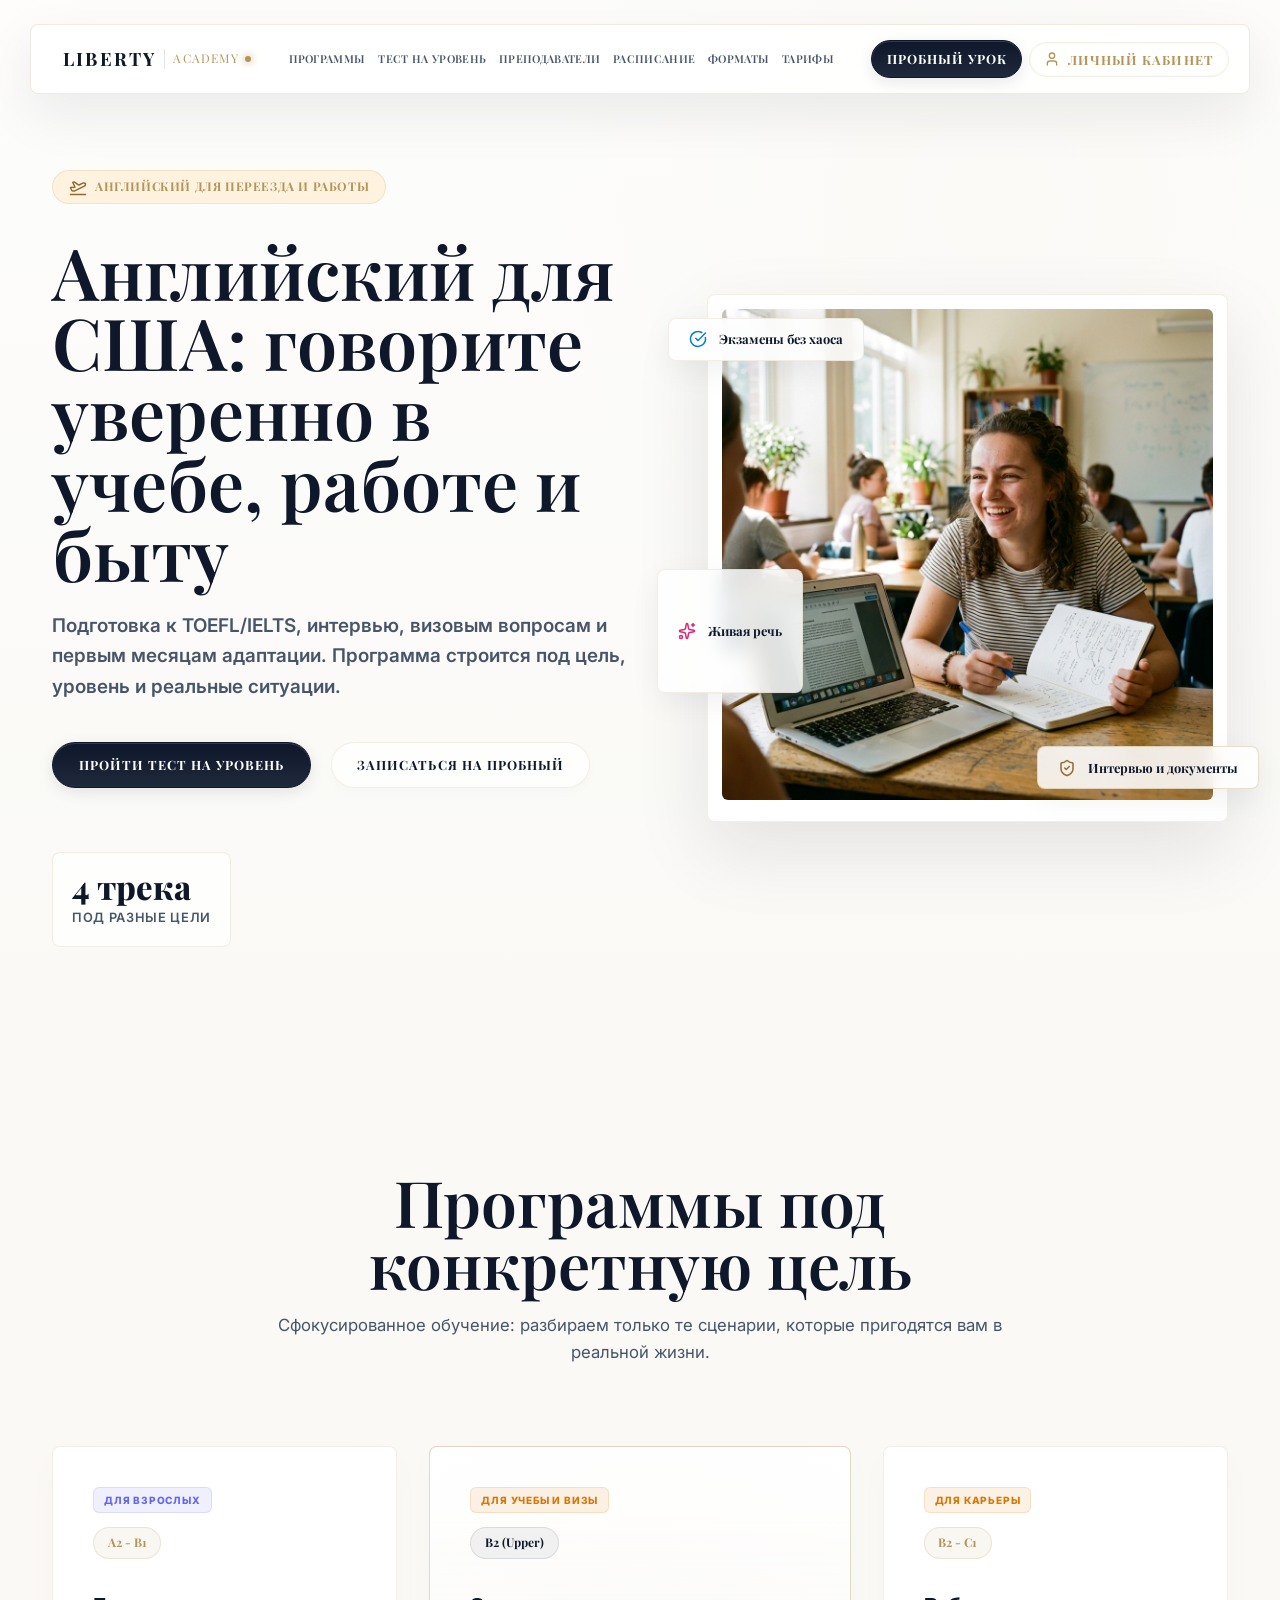
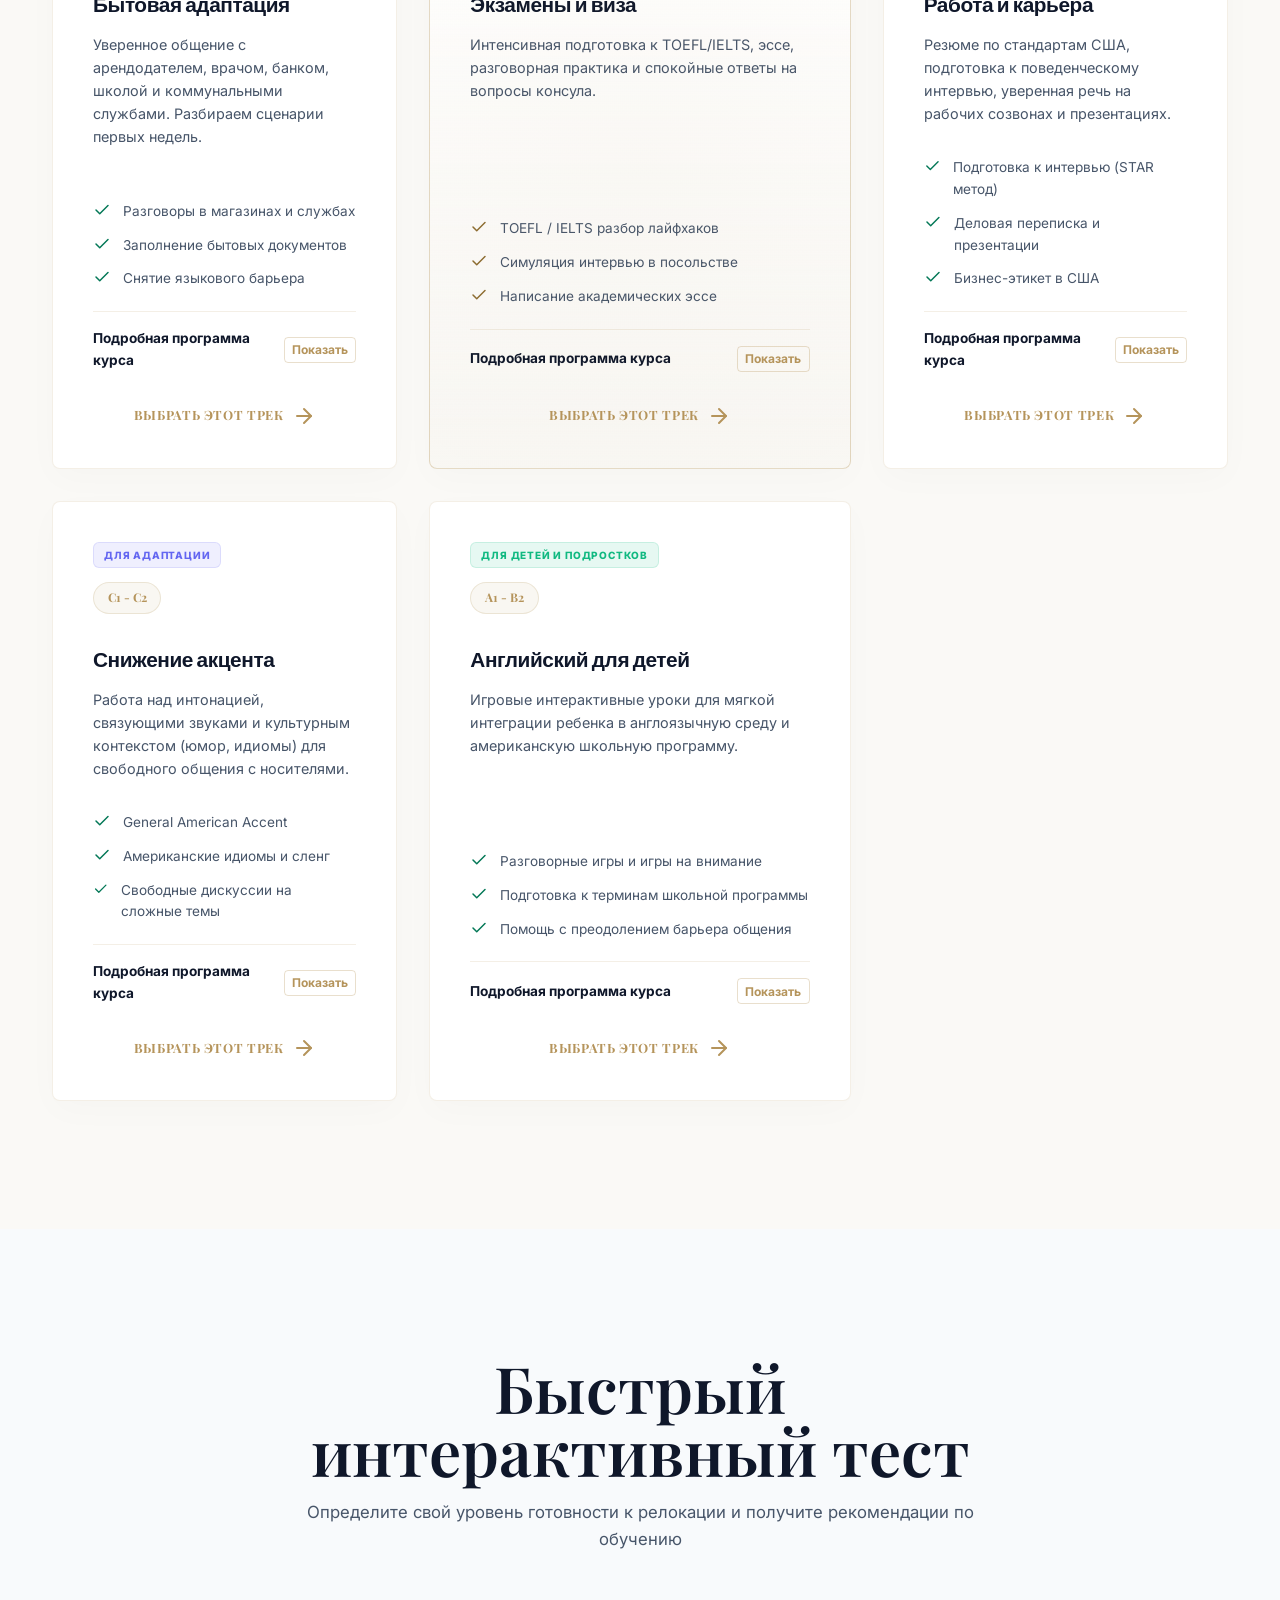
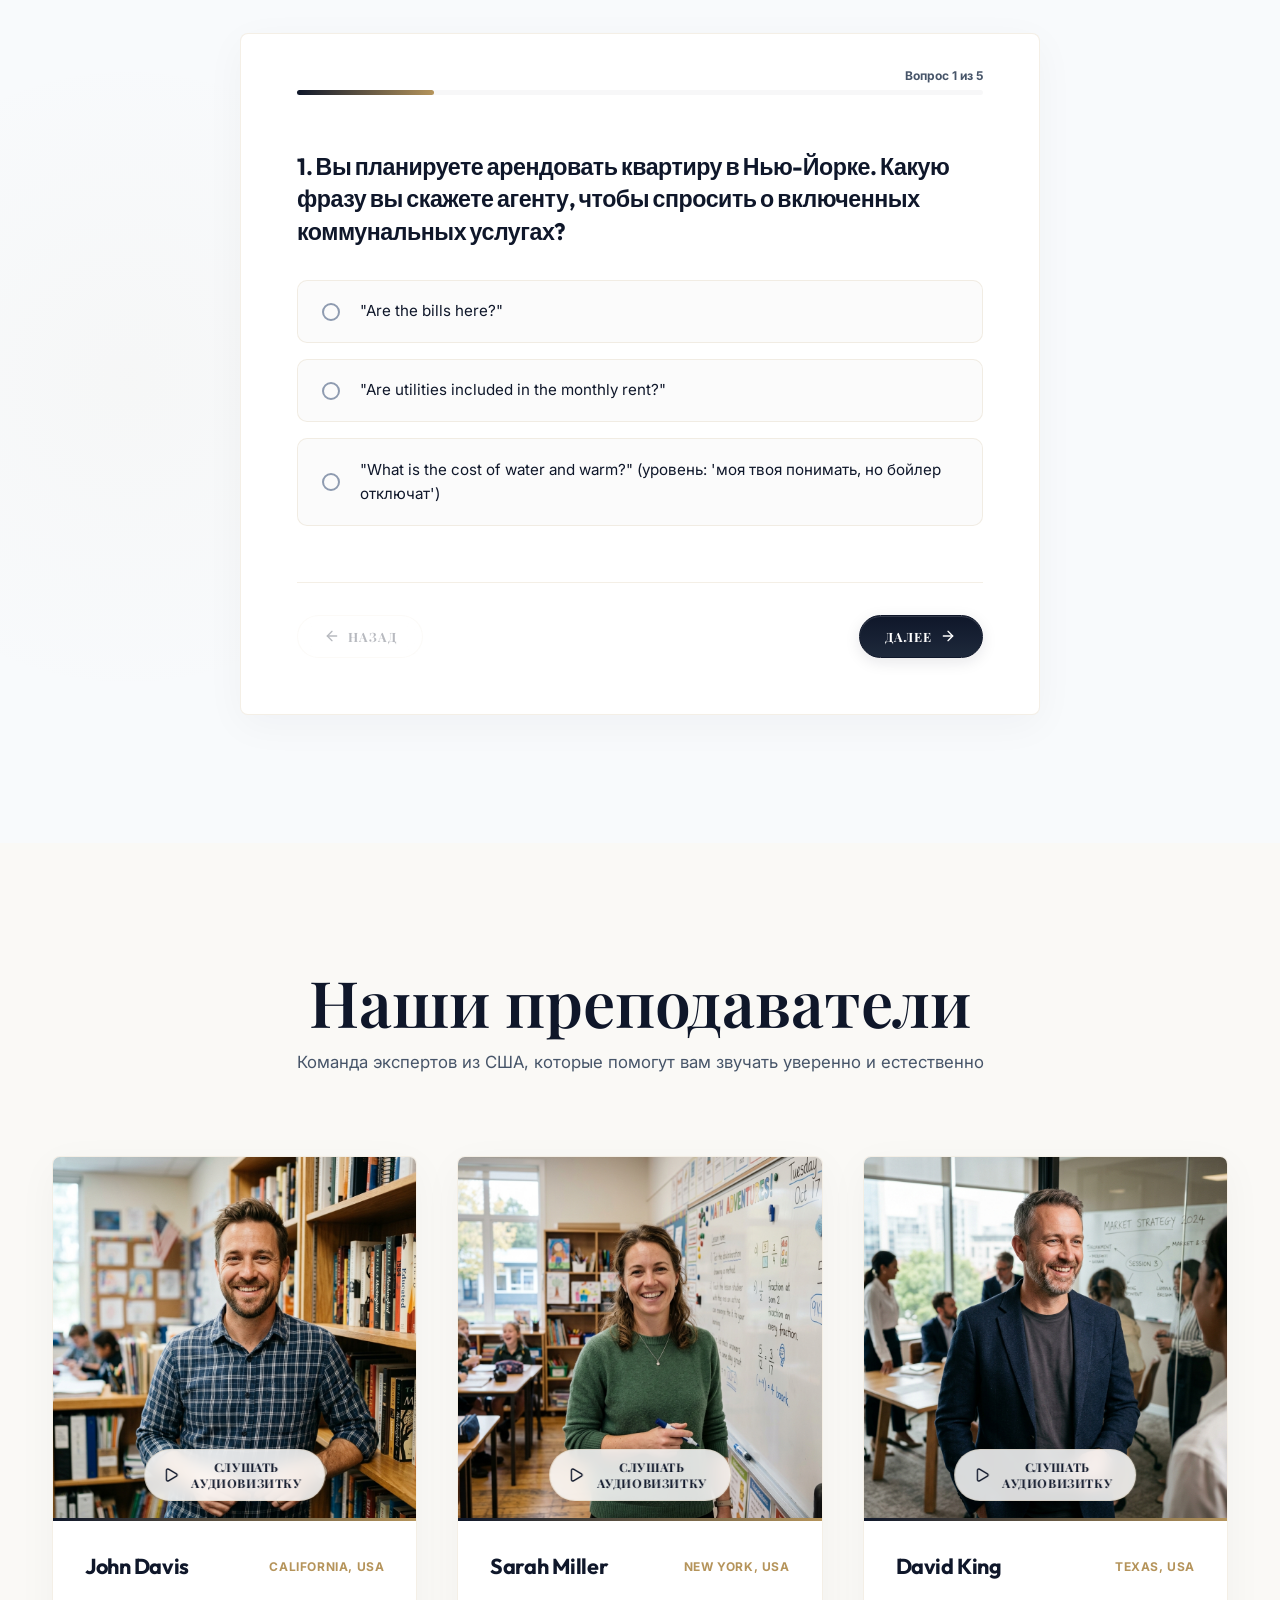
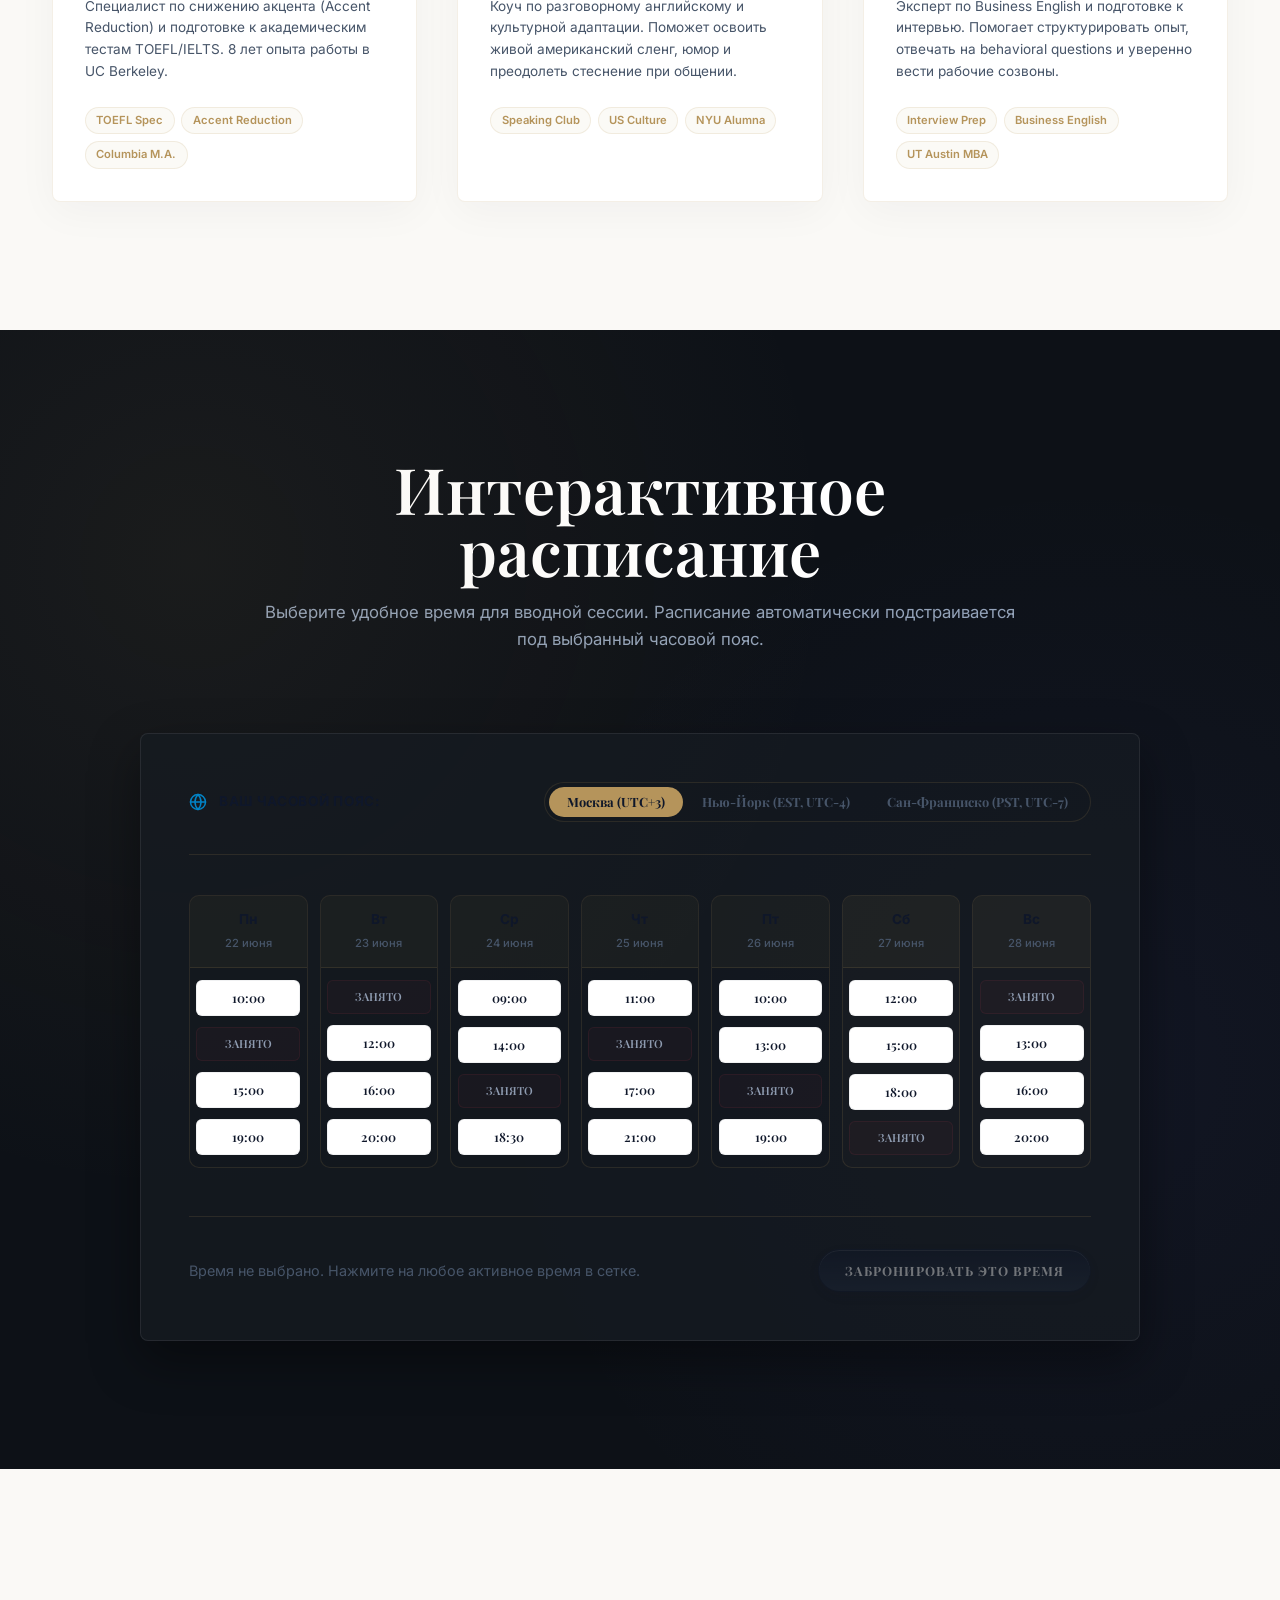
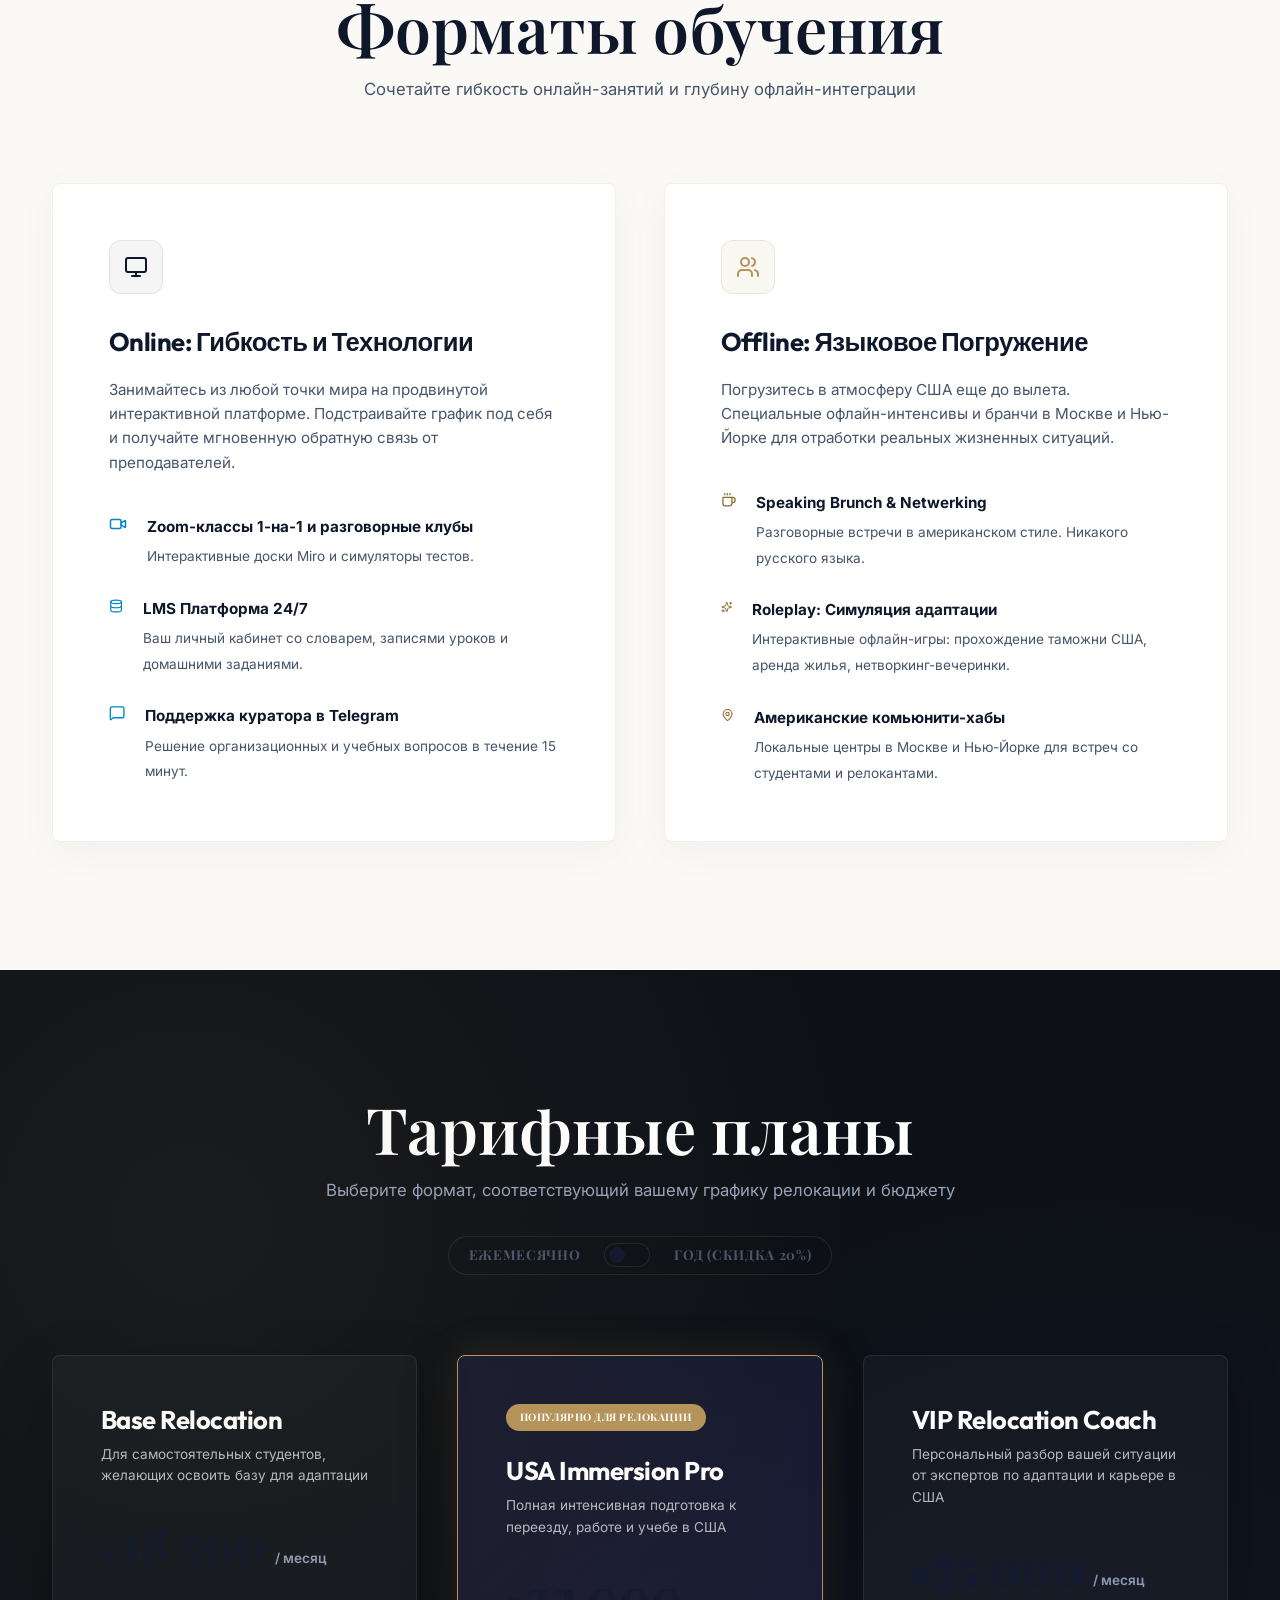
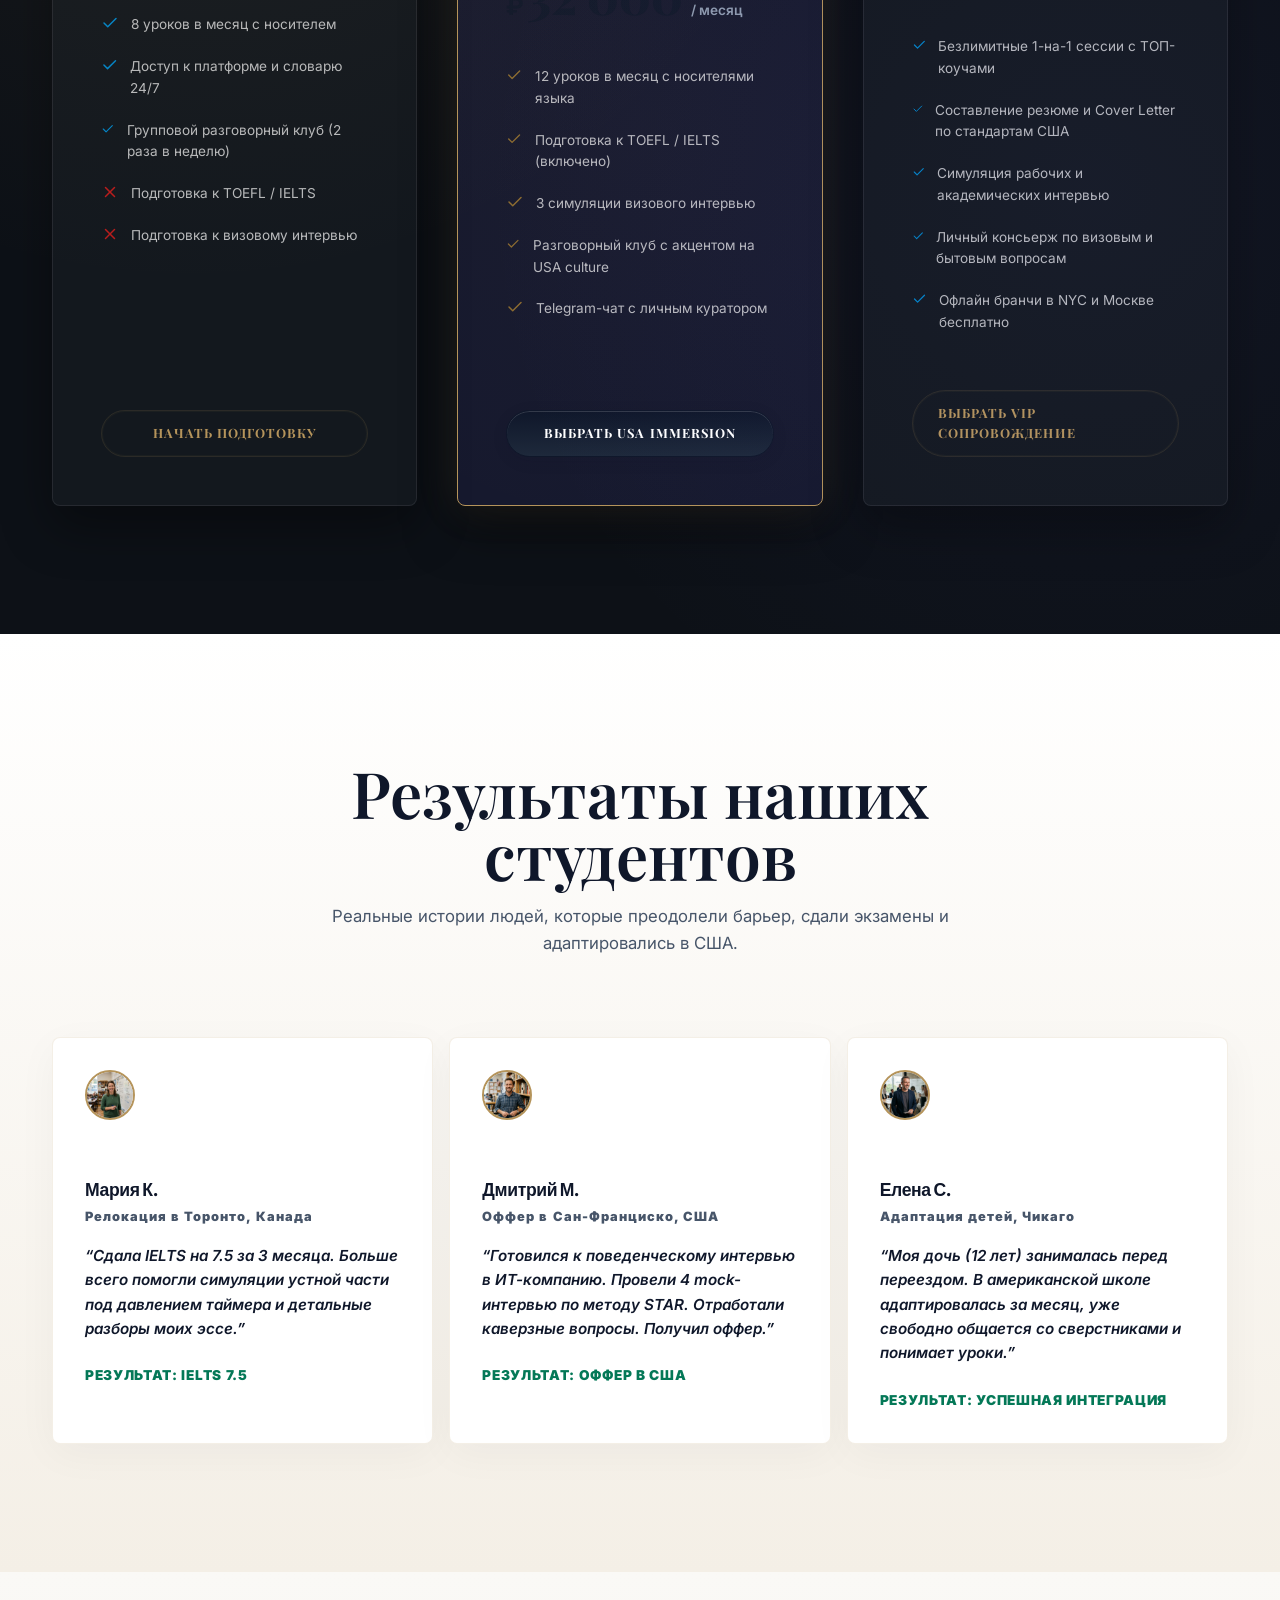
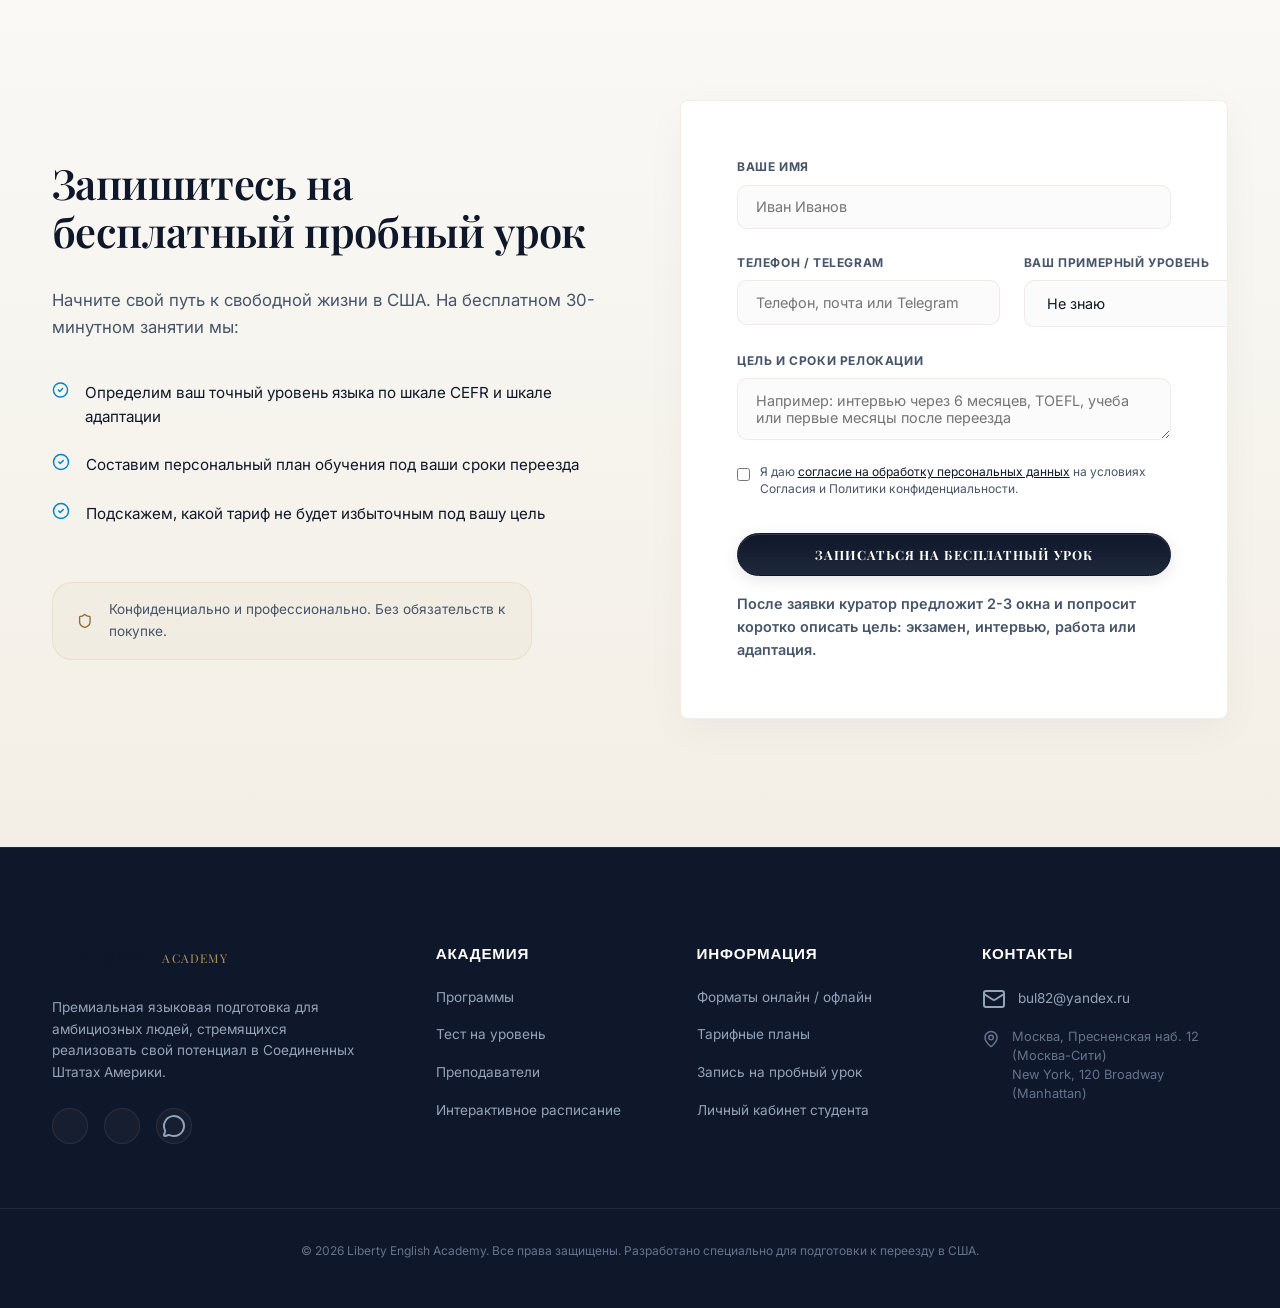
==== commit 67022c93: "Fix: change test section background from dark to light (#f8fafc)" ====
--- a/index.html
+++ b/index.html
@@ -294,7 +294,7 @@
     </section>
 
     <!-- Interactive Level Test Section -->
-    <section class="section test-section section-dark" id="test">
+    <section class="section test-section" id="test">
         <div class="section-glow-left"></div>
         <div class="container">
             <div class="section-header text-center">
--- a/style.css
+++ b/style.css
@@ -823,6 +823,16 @@
 .test-section {
     position: relative;
     overflow: hidden;
+    background-color: #f8fafc;
+    color: var(--color-text-primary, #0f172a);
+}
+
+.test-section .section-title {
+    color: var(--color-heading, #0f172a);
+}
+
+.test-section .section-subtitle {
+    color: var(--color-text-secondary, #64748b);
 }
 
 .section-glow-left {
